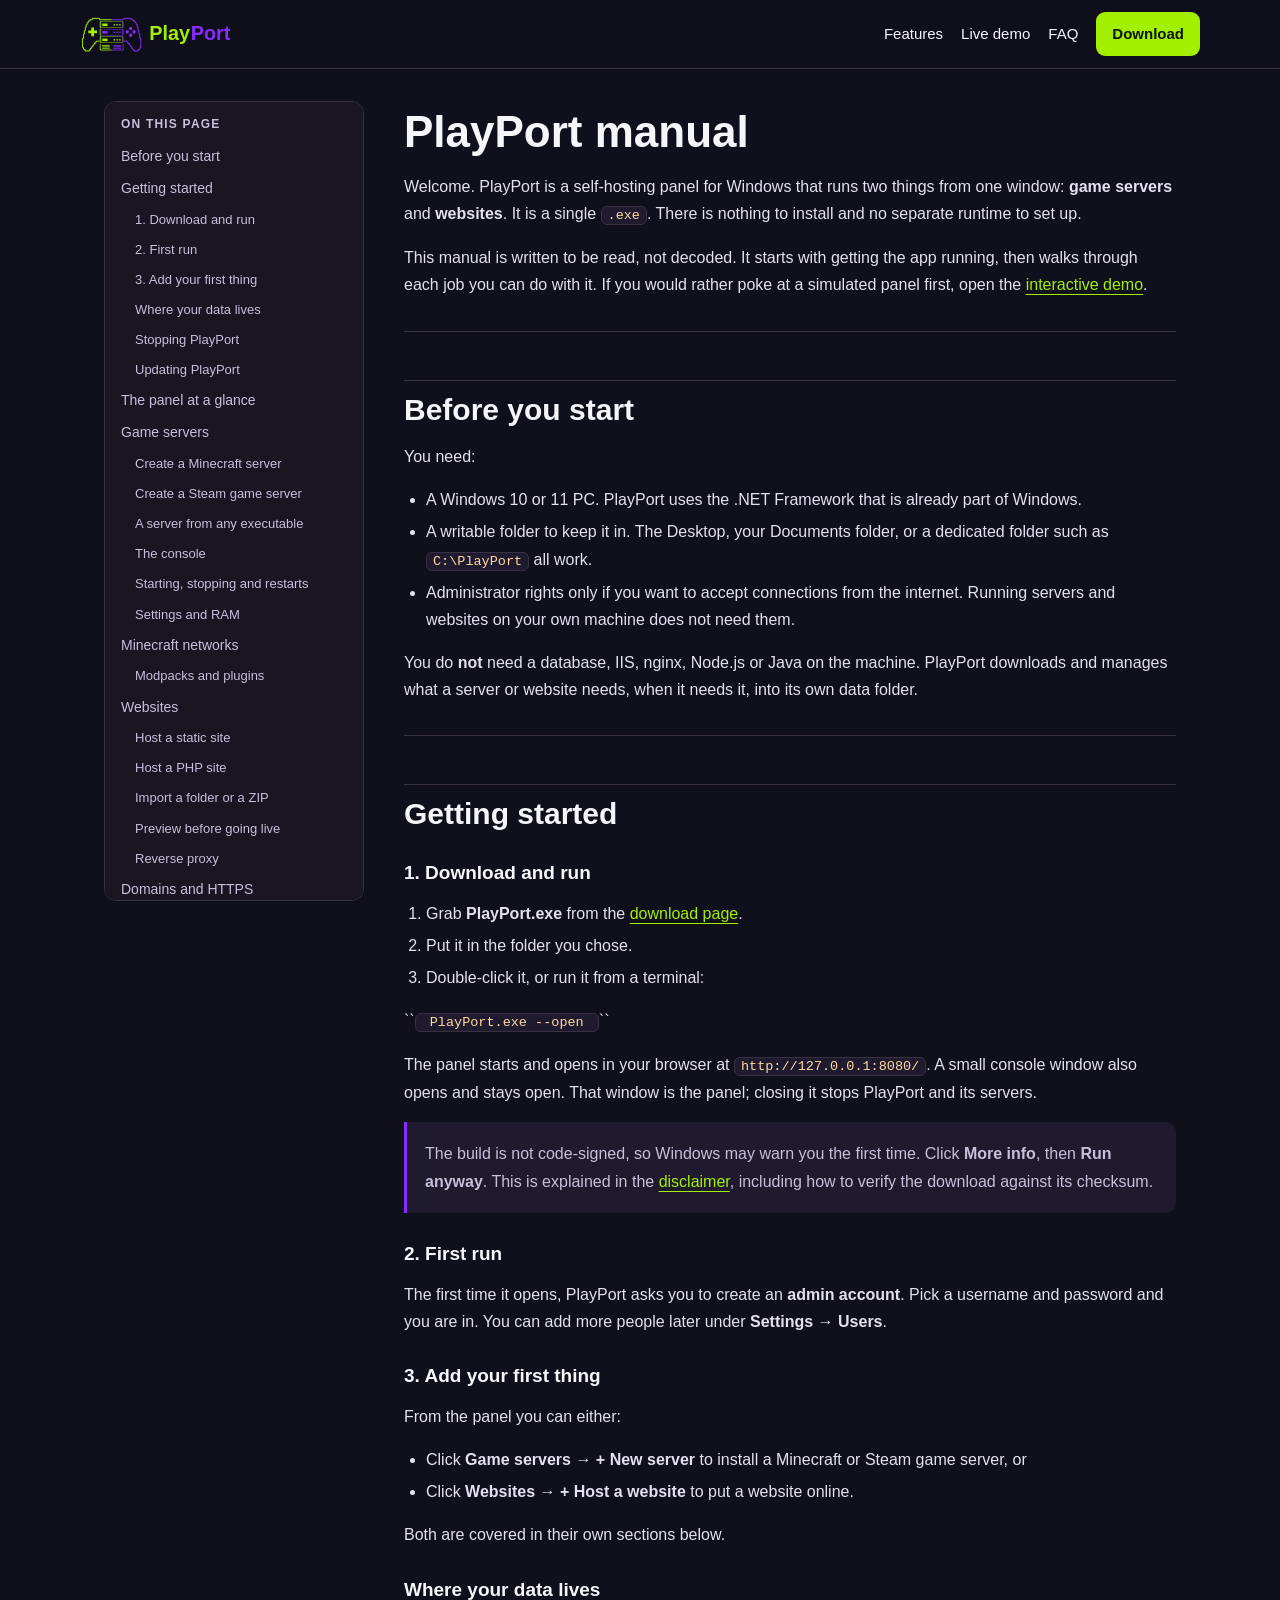
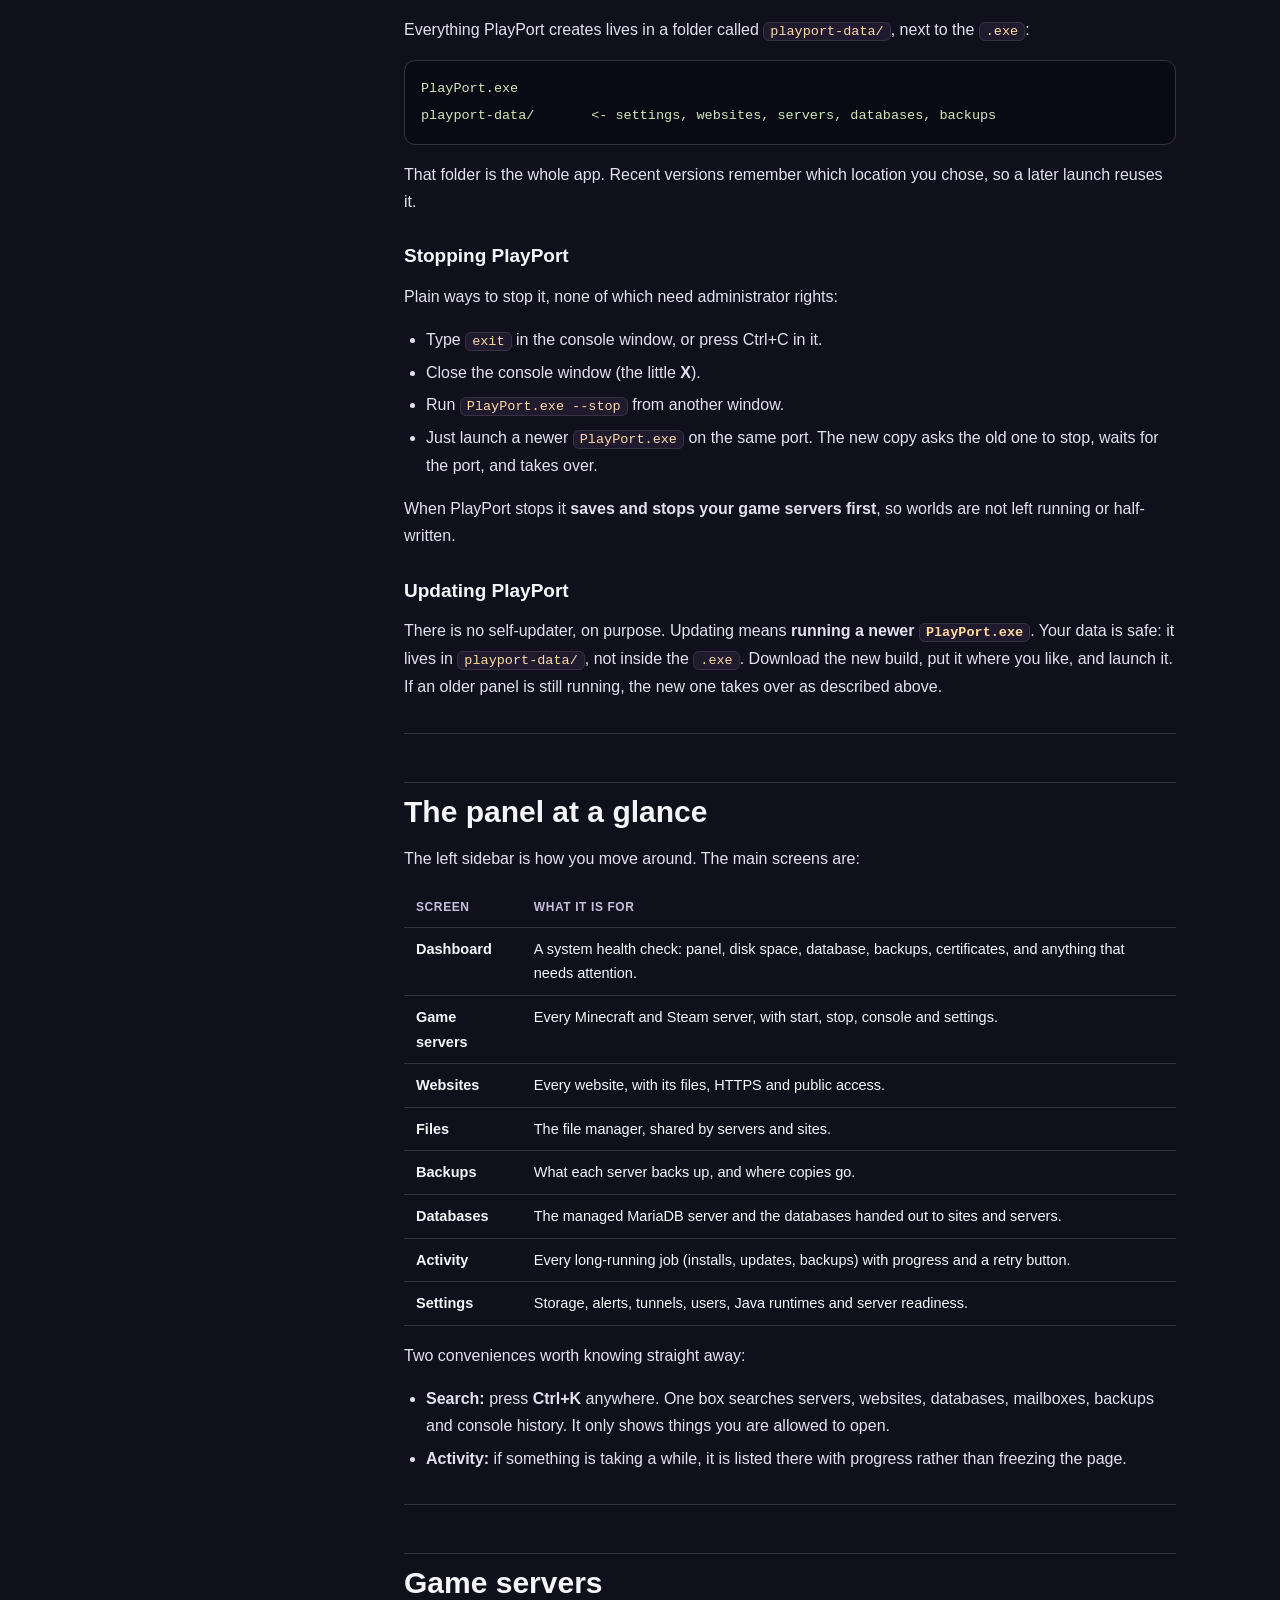
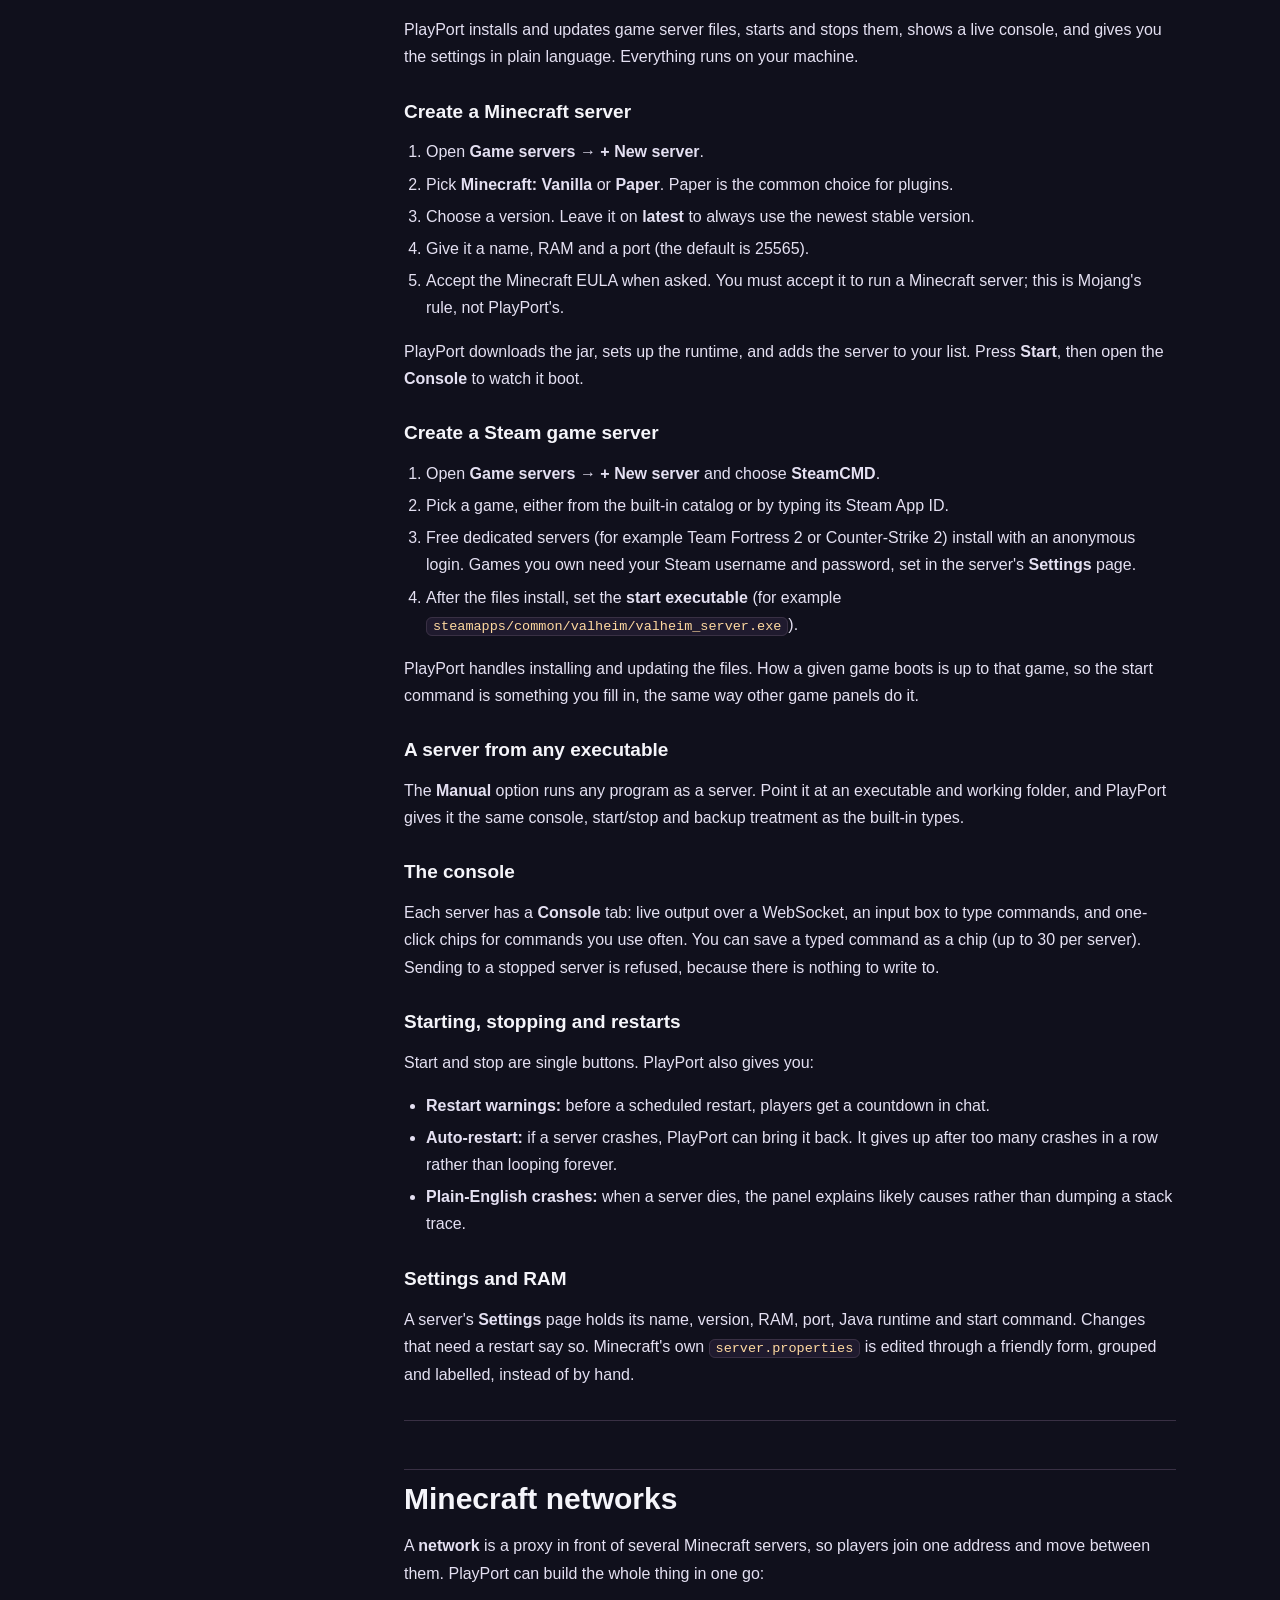
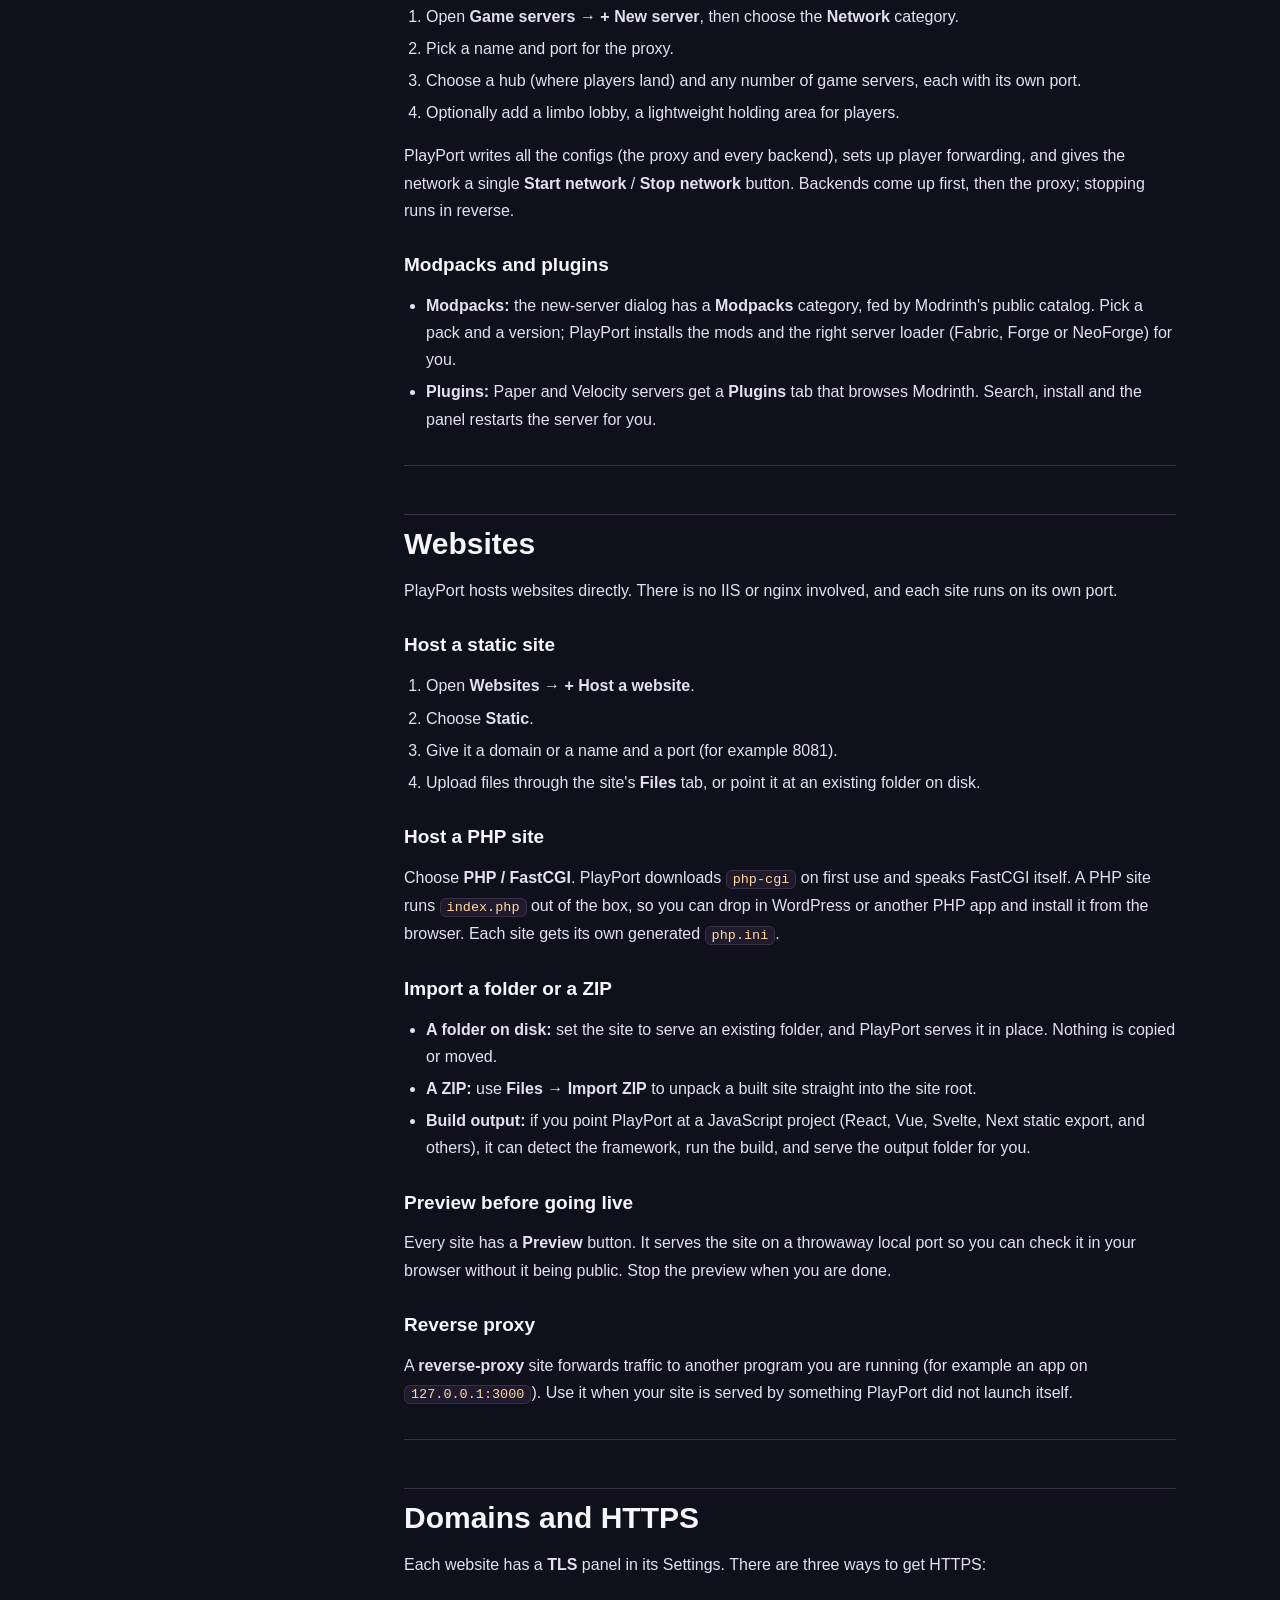
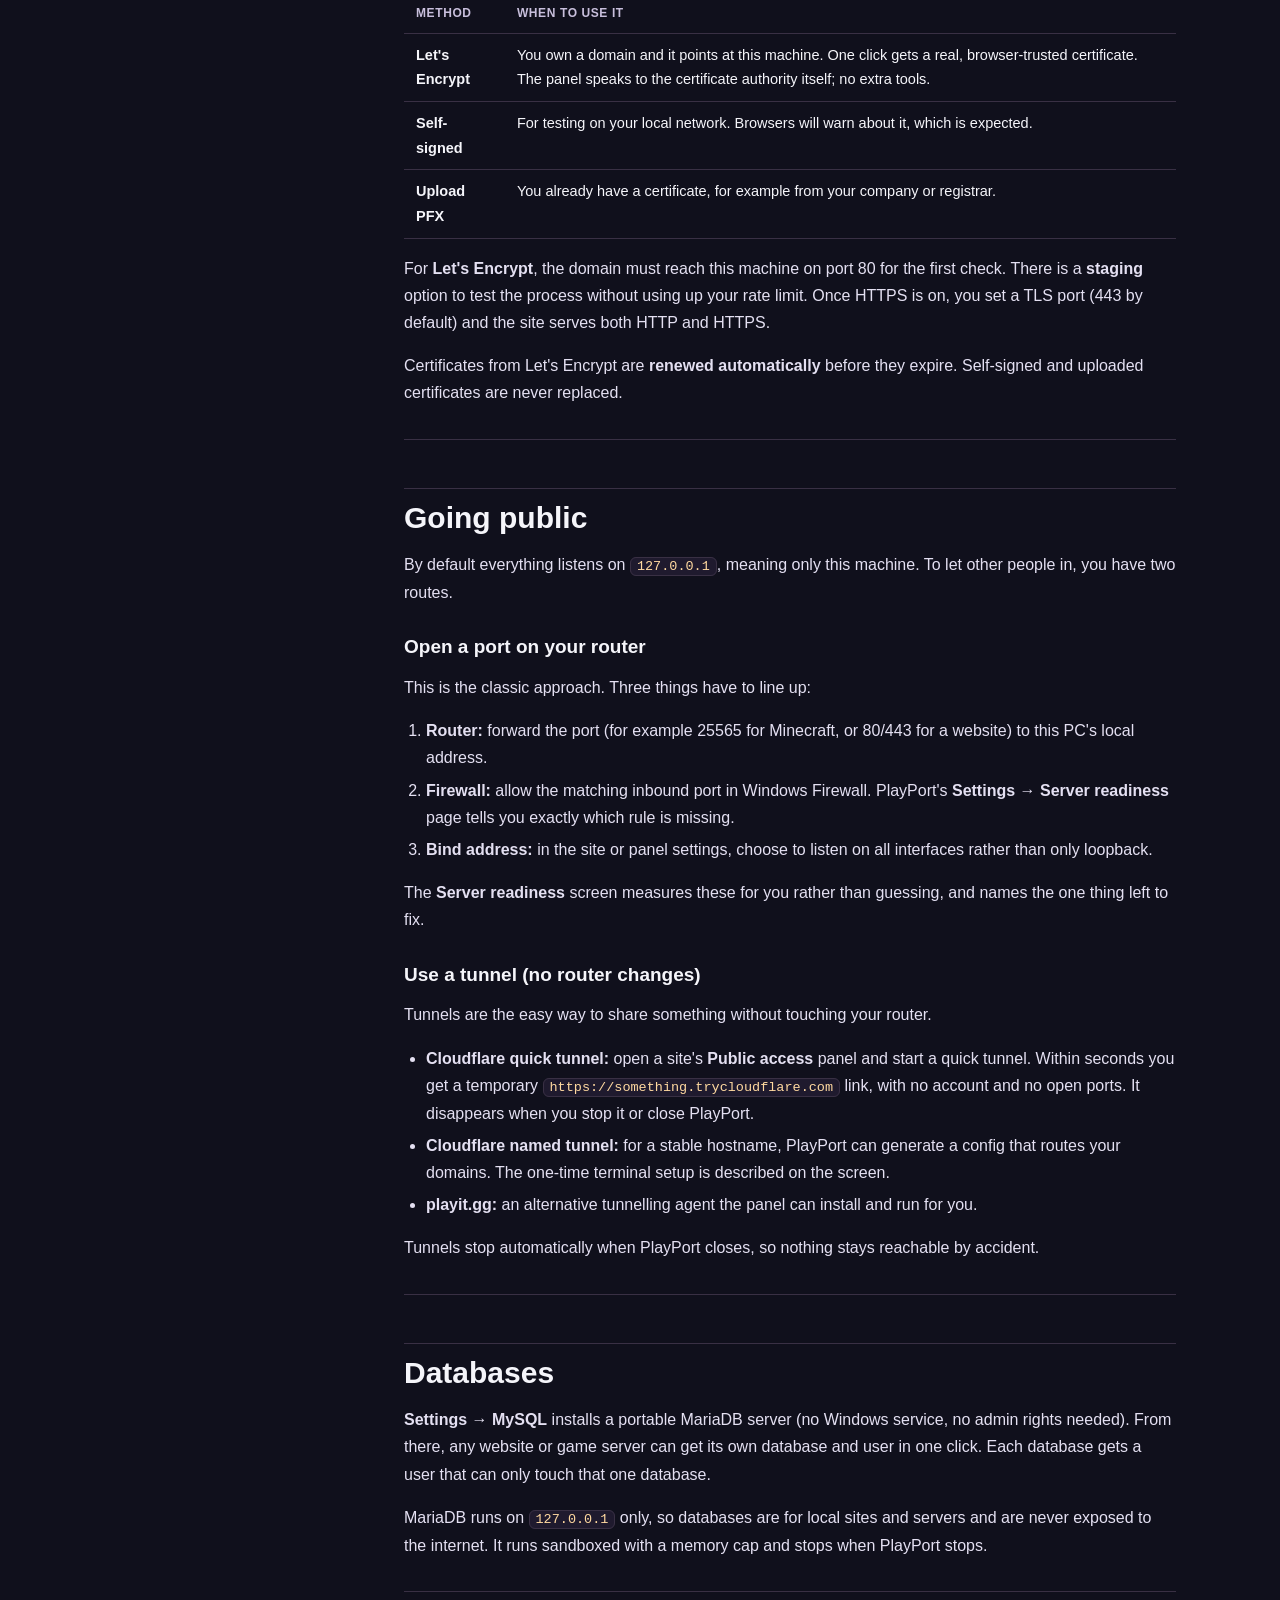
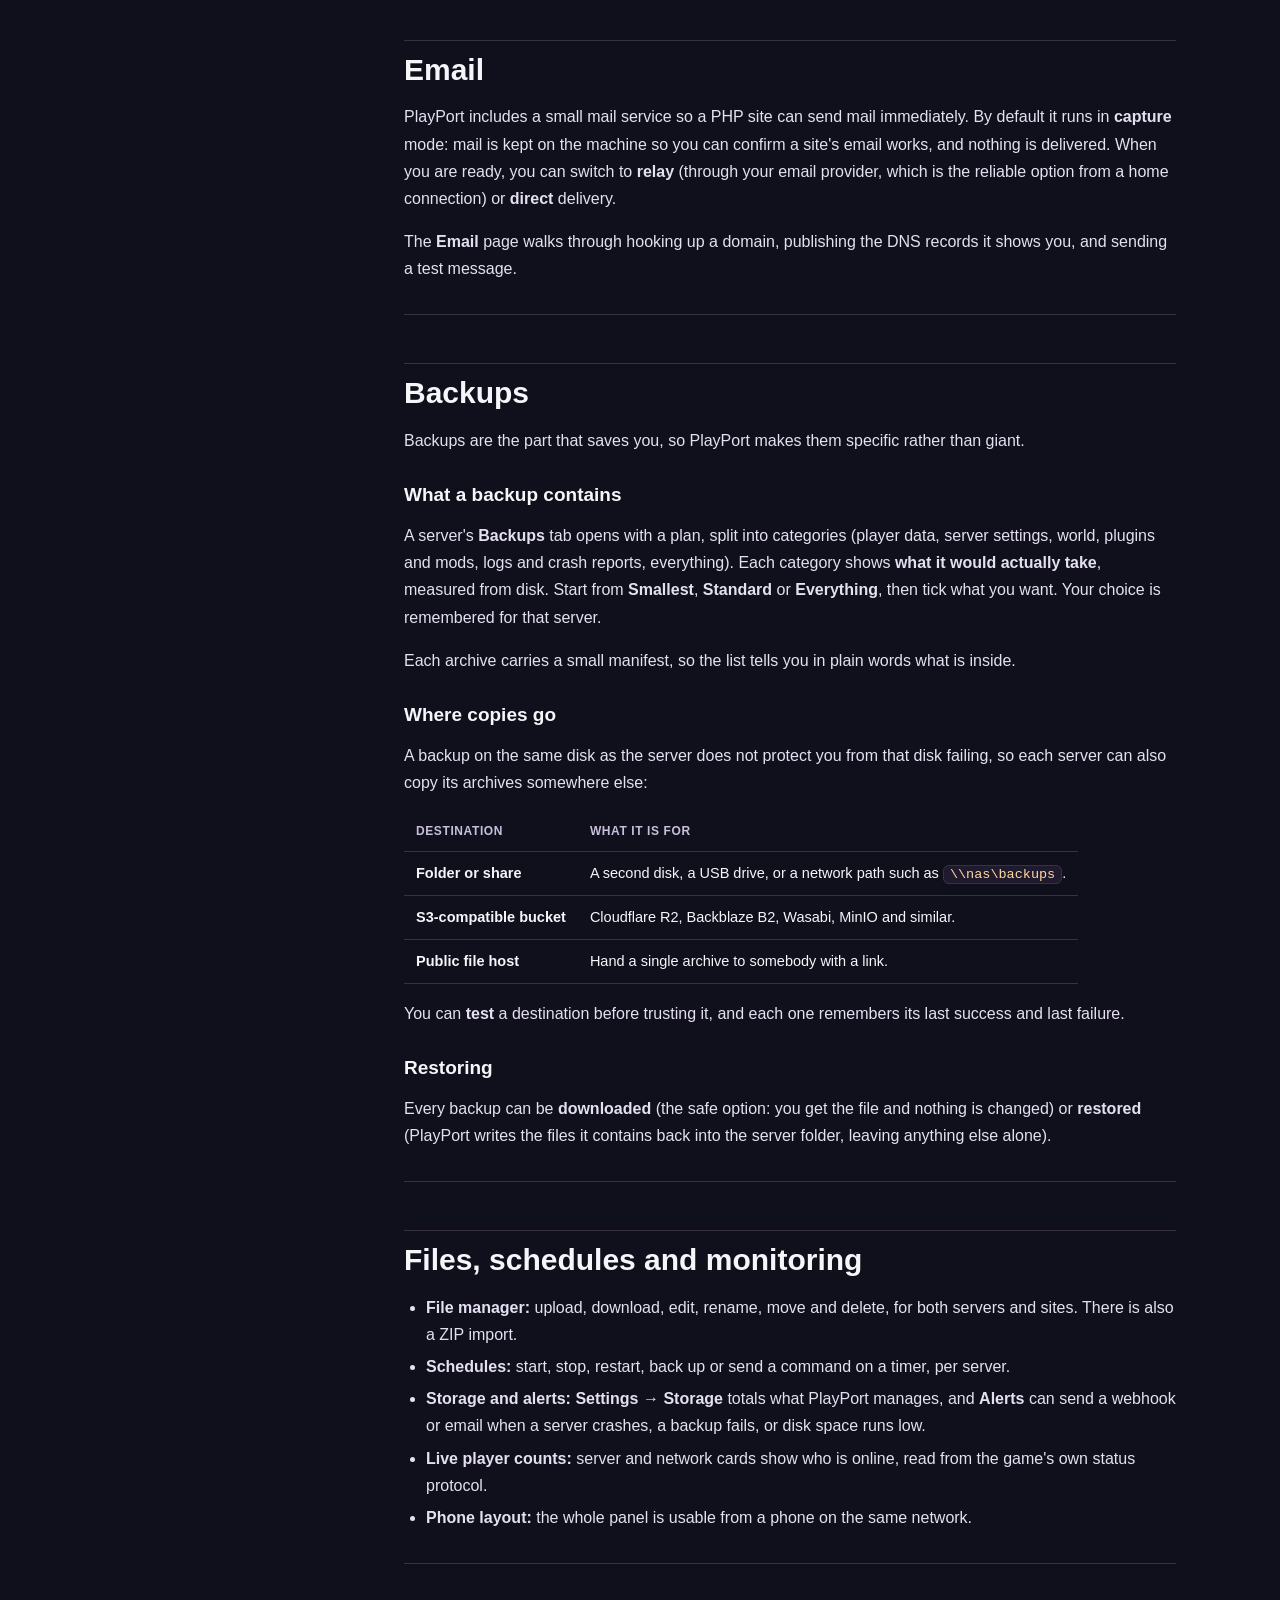
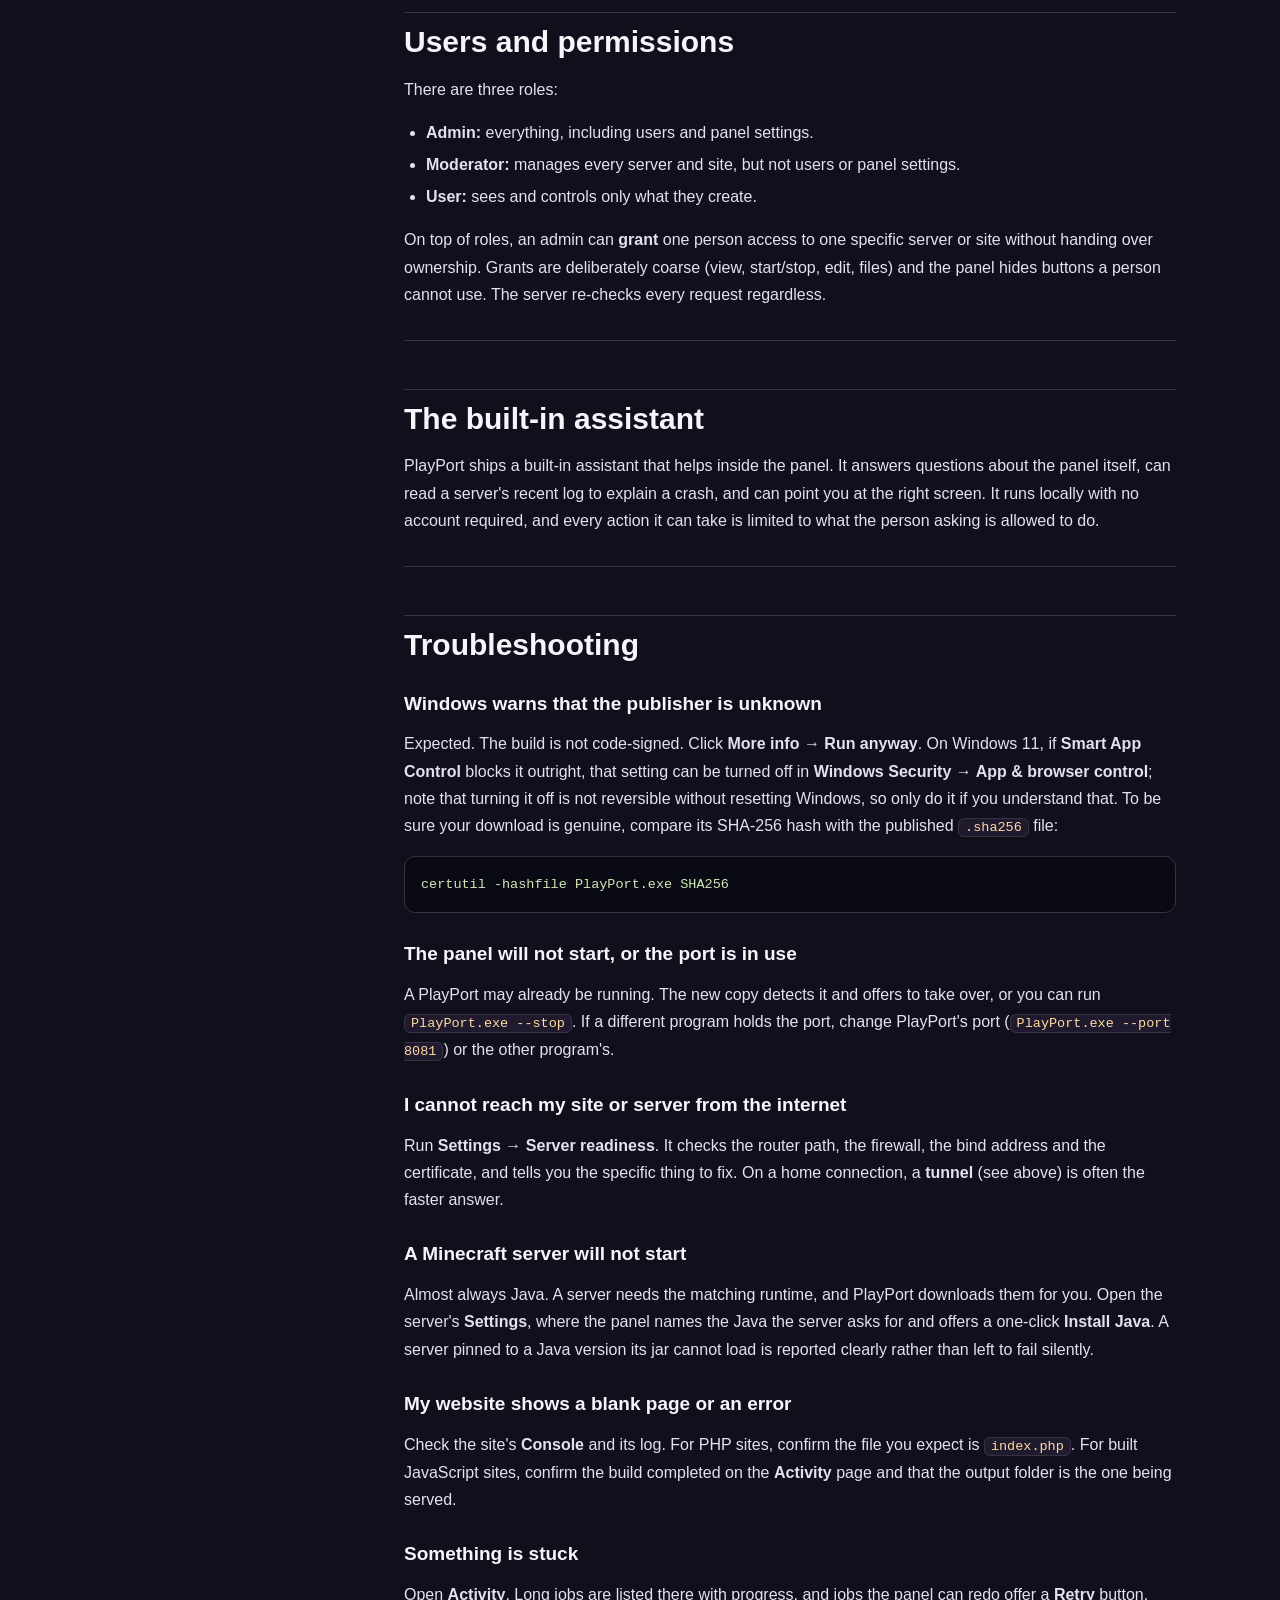
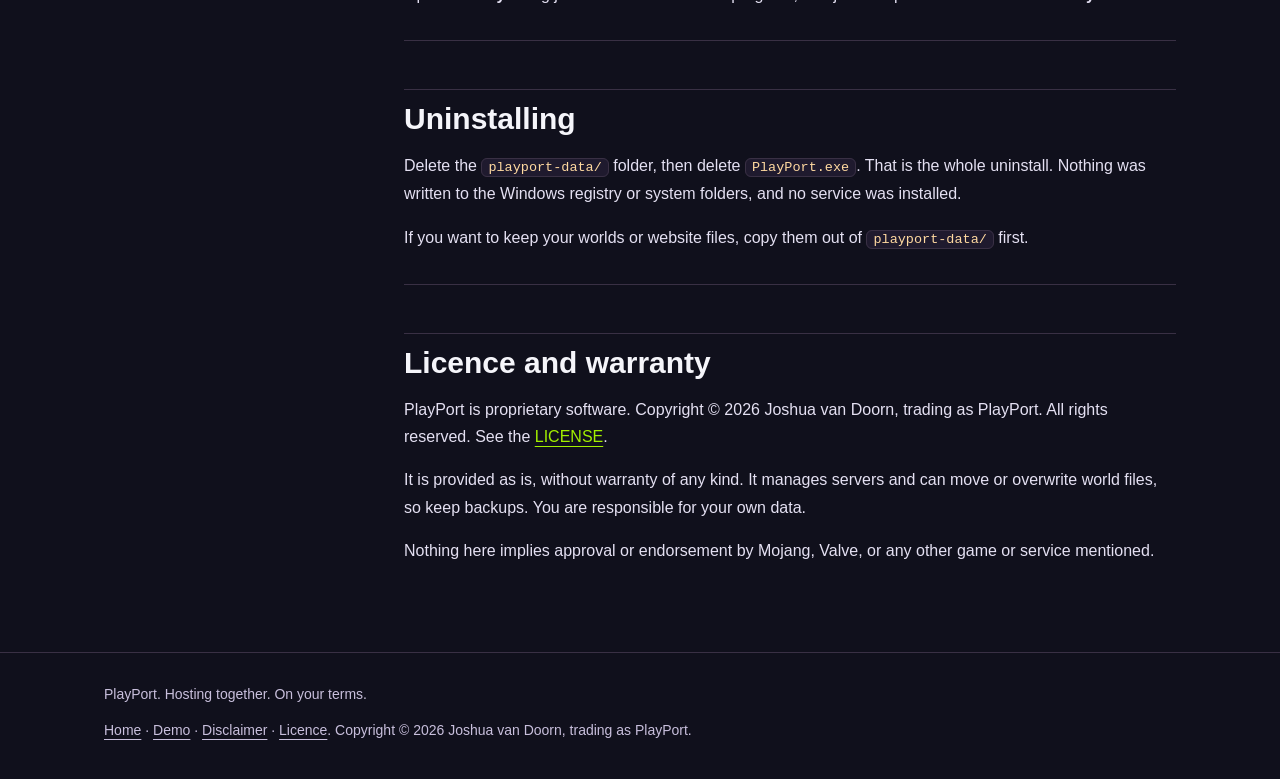
==== docs/index.html @ db8e8b23 "Rewrite the public site: readable manual, clickable demo, no em dashes The published build kept a wa" ====
<!doctype html>
<html lang="en">
<head>
<meta charset="utf-8">
<meta name="viewport" content="width=device-width, initial-scale=1">
<title>PlayPort manual</title>
<meta name="description" content="The PlayPort manual: install it, run game servers, host websites, add HTTPS and back everything up, in plain language.">
<link rel="icon" type="image/svg+xml" href="../assets/favicon.svg">
<link rel="stylesheet" href="../assets/site.css">
</head>
<body>

<header class="site">
  <div class="wrap nav">
    <a class="brand" href="../index.html"><img src="../assets/wordmark-transparent.svg" alt="PlayPort"></a>
    <nav class="links">
      <a class="link" href="../index.html#features">Features</a>
      <a class="link" href="../demo.html">Live demo</a>
      <a class="link" href="../index.html#faq">FAQ</a>
      <a class="dl-btn" href="../download/PlayPort.exe" download>Download</a>
    </nav>
  </div>
</header>

<main class="wrap" style="padding-top:32px">
  <div class="docs-layout">
    <nav class="docs-toc">
      <h4>On this page</h4>
      <a class="" href="#before-you-start">Before you start</a>
        <a class="" href="#getting-started">Getting started</a>
        <a class="sub" href="#1-download-and-run">1. Download and run</a>
        <a class="sub" href="#2-first-run">2. First run</a>
        <a class="sub" href="#3-add-your-first-thing">3. Add your first thing</a>
        <a class="sub" href="#where-your-data-lives">Where your data lives</a>
        <a class="sub" href="#stopping-playport">Stopping PlayPort</a>
        <a class="sub" href="#updating-playport">Updating PlayPort</a>
        <a class="" href="#the-panel-at-a-glance">The panel at a glance</a>
        <a class="" href="#game-servers">Game servers</a>
        <a class="sub" href="#create-a-minecraft-server">Create a Minecraft server</a>
        <a class="sub" href="#create-a-steam-game-server">Create a Steam game server</a>
        <a class="sub" href="#a-server-from-any-executable">A server from any executable</a>
        <a class="sub" href="#the-console">The console</a>
        <a class="sub" href="#starting-stopping-and-restarts">Starting, stopping and restarts</a>
        <a class="sub" href="#settings-and-ram">Settings and RAM</a>
        <a class="" href="#minecraft-networks">Minecraft networks</a>
        <a class="sub" href="#modpacks-and-plugins">Modpacks and plugins</a>
        <a class="" href="#websites">Websites</a>
        <a class="sub" href="#host-a-static-site">Host a static site</a>
        <a class="sub" href="#host-a-php-site">Host a PHP site</a>
        <a class="sub" href="#import-a-folder-or-a-zip">Import a folder or a ZIP</a>
        <a class="sub" href="#preview-before-going-live">Preview before going live</a>
        <a class="sub" href="#reverse-proxy">Reverse proxy</a>
        <a class="" href="#domains-and-https">Domains and HTTPS</a>
        <a class="" href="#going-public">Going public</a>
        <a class="sub" href="#open-a-port-on-your-router">Open a port on your router</a>
        <a class="sub" href="#use-a-tunnel-no-router-changes">Use a tunnel (no router changes)</a>
        <a class="" href="#databases">Databases</a>
        <a class="" href="#email">Email</a>
        <a class="" href="#backups">Backups</a>
        <a class="sub" href="#what-a-backup-contains">What a backup contains</a>
        <a class="sub" href="#where-copies-go">Where copies go</a>
        <a class="sub" href="#restoring">Restoring</a>
        <a class="" href="#files-schedules-and-monitoring">Files, schedules and monitoring</a>
        <a class="" href="#users-and-permissions">Users and permissions</a>
        <a class="" href="#the-built-in-assistant">The built-in assistant</a>
        <a class="" href="#troubleshooting">Troubleshooting</a>
        <a class="sub" href="#windows-warns-that-the-publisher-is-unknown">Windows warns that the publisher is unknown</a>
        <a class="sub" href="#the-panel-will-not-start-or-the-port-is-in-use">The panel will not start, or the port is in use</a>
        <a class="sub" href="#i-cannot-reach-my-site-or-server-from-the-internet">I cannot reach my site or server from the internet</a>
        <a class="sub" href="#a-minecraft-server-will-not-start">A Minecraft server will not start</a>
        <a class="sub" href="#my-website-shows-a-blank-page-or-an-error">My website shows a blank page or an error</a>
        <a class="sub" href="#something-is-stuck">Something is stuck</a>
        <a class="" href="#uninstalling">Uninstalling</a>
        <a class="" href="#licence-and-warranty">Licence and warranty</a>
    </nav>
    <article class="docs-body">
<h1 id="playport-manual">PlayPort manual</h1>
<p>Welcome. PlayPort is a self-hosting panel for Windows that runs two things from one window: <strong>game servers</strong> and <strong>websites</strong>. It is a single <code>.exe</code>. There is nothing to install and no separate runtime to set up.</p>
<p>This manual is written to be read, not decoded. It starts with getting the app running, then walks through each job you can do with it. If you would rather poke at a simulated panel first, open the <a href="../demo.html">interactive demo</a>.</p>
<hr>
<h2 id="before-you-start">Before you start <a class="anchor" href="#before-you-start" aria-label="link to this section">#</a></h2>
<p>You need:</p>
<ul><li>A Windows 10 or 11 PC. PlayPort uses the .NET Framework that is already part of Windows.</li><li>A writable folder to keep it in. The Desktop, your Documents folder, or a dedicated folder such as <code>C:\PlayPort</code> all work.</li><li>Administrator rights only if you want to accept connections from the internet. Running servers and websites on your own machine does not need them.</li></ul>
<p>You do <strong>not</strong> need a database, IIS, nginx, Node.js or Java on the machine. PlayPort downloads and manages what a server or website needs, when it needs it, into its own data folder.</p>
<hr>
<h2 id="getting-started">Getting started <a class="anchor" href="#getting-started" aria-label="link to this section">#</a></h2>
<h3 id="1-download-and-run">1. Download and run <a class="anchor" href="#1-download-and-run" aria-label="link to this section">#</a></h3>
<ol><li>Grab <strong>PlayPort.exe</strong> from the <a href="../index.html#download">download page</a>.</li><li>Put it in the folder you chose.</li><li>Double-click it, or run it from a terminal:</li></ol>
<p>   ``<code>    PlayPort.exe --open    </code>``</p>
<p>The panel starts and opens in your browser at <code>http://127.0.0.1:8080/</code>. A small console window also opens and stays open. That window is the panel; closing it stops PlayPort and its servers.</p>
<blockquote><p>The build is not code-signed, so Windows may warn you the first time. Click <strong>More info</strong>, then <strong>Run anyway</strong>. This is explained in the <a href="../DISCLAIMER.md">disclaimer</a>, including how to verify the download against its checksum.</p></blockquote>
<h3 id="2-first-run">2. First run <a class="anchor" href="#2-first-run" aria-label="link to this section">#</a></h3>
<p>The first time it opens, PlayPort asks you to create an <strong>admin account</strong>. Pick a username and password and you are in. You can add more people later under <strong>Settings → Users</strong>.</p>
<h3 id="3-add-your-first-thing">3. Add your first thing <a class="anchor" href="#3-add-your-first-thing" aria-label="link to this section">#</a></h3>
<p>From the panel you can either:</p>
<ul><li>Click <strong>Game servers → + New server</strong> to install a Minecraft or Steam game server, or</li><li>Click <strong>Websites → + Host a website</strong> to put a website online.</li></ul>
<p>Both are covered in their own sections below.</p>
<h3 id="where-your-data-lives">Where your data lives <a class="anchor" href="#where-your-data-lives" aria-label="link to this section">#</a></h3>
<p>Everything PlayPort creates lives in a folder called <code>playport-data/</code>, next to the <code>.exe</code>:</p>
<pre><code>PlayPort.exe
playport-data/       &lt;- settings, websites, servers, databases, backups</code></pre>
<p>That folder is the whole app. Recent versions remember which location you chose, so a later launch reuses it.</p>
<h3 id="stopping-playport">Stopping PlayPort <a class="anchor" href="#stopping-playport" aria-label="link to this section">#</a></h3>
<p>Plain ways to stop it, none of which need administrator rights:</p>
<ul><li>Type <code>exit</code> in the console window, or press Ctrl+C in it.</li><li>Close the console window (the little <strong>X</strong>).</li><li>Run <code>PlayPort.exe --stop</code> from another window.</li><li>Just launch a newer <code>PlayPort.exe</code> on the same port. The new copy asks the old one to stop, waits for the port, and takes over.</li></ul>
<p>When PlayPort stops it <strong>saves and stops your game servers first</strong>, so worlds are not left running or half-written.</p>
<h3 id="updating-playport">Updating PlayPort <a class="anchor" href="#updating-playport" aria-label="link to this section">#</a></h3>
<p>There is no self-updater, on purpose. Updating means <strong>running a newer <code>PlayPort.exe</code></strong>. Your data is safe: it lives in <code>playport-data/</code>, not inside the <code>.exe</code>. Download the new build, put it where you like, and launch it. If an older panel is still running, the new one takes over as described above.</p>
<hr>
<h2 id="the-panel-at-a-glance">The panel at a glance <a class="anchor" href="#the-panel-at-a-glance" aria-label="link to this section">#</a></h2>
<p>The left sidebar is how you move around. The main screens are:</p>
<table><thead><tr><th>Screen</th><th>What it is for</th></tr></thead><tbody><tr><td><strong>Dashboard</strong></td><td>A system health check: panel, disk space, database, backups, certificates, and anything that needs attention.</td></tr><tr><td><strong>Game servers</strong></td><td>Every Minecraft and Steam server, with start, stop, console and settings.</td></tr><tr><td><strong>Websites</strong></td><td>Every website, with its files, HTTPS and public access.</td></tr><tr><td><strong>Files</strong></td><td>The file manager, shared by servers and sites.</td></tr><tr><td><strong>Backups</strong></td><td>What each server backs up, and where copies go.</td></tr><tr><td><strong>Databases</strong></td><td>The managed MariaDB server and the databases handed out to sites and servers.</td></tr><tr><td><strong>Activity</strong></td><td>Every long-running job (installs, updates, backups) with progress and a retry button.</td></tr><tr><td><strong>Settings</strong></td><td>Storage, alerts, tunnels, users, Java runtimes and server readiness.</td></tr></tbody></table>
<p>Two conveniences worth knowing straight away:</p>
<ul><li><strong>Search:</strong> press <strong>Ctrl+K</strong> anywhere. One box searches servers, websites, databases, mailboxes, backups and console history. It only shows things you are allowed to open.</li><li><strong>Activity:</strong> if something is taking a while, it is listed there with progress rather than freezing the page.</li></ul>
<hr>
<h2 id="game-servers">Game servers <a class="anchor" href="#game-servers" aria-label="link to this section">#</a></h2>
<p>PlayPort installs and updates game server files, starts and stops them, shows a live console, and gives you the settings in plain language. Everything runs on your machine.</p>
<h3 id="create-a-minecraft-server">Create a Minecraft server <a class="anchor" href="#create-a-minecraft-server" aria-label="link to this section">#</a></h3>
<ol><li>Open <strong>Game servers → + New server</strong>.</li><li>Pick <strong>Minecraft: Vanilla</strong> or <strong>Paper</strong>. Paper is the common choice for plugins.</li><li>Choose a version. Leave it on <strong>latest</strong> to always use the newest stable version.</li><li>Give it a name, RAM and a port (the default is 25565).</li><li>Accept the Minecraft EULA when asked. You must accept it to run a Minecraft server; this is Mojang's rule, not PlayPort's.</li></ol>
<p>PlayPort downloads the jar, sets up the runtime, and adds the server to your list. Press <strong>Start</strong>, then open the <strong>Console</strong> to watch it boot.</p>
<h3 id="create-a-steam-game-server">Create a Steam game server <a class="anchor" href="#create-a-steam-game-server" aria-label="link to this section">#</a></h3>
<ol><li>Open <strong>Game servers → + New server</strong> and choose <strong>SteamCMD</strong>.</li><li>Pick a game, either from the built-in catalog or by typing its Steam App ID.</li><li>Free dedicated servers (for example Team Fortress 2 or Counter-Strike 2) install with an anonymous login. Games you own need your Steam username and password, set in the server's <strong>Settings</strong> page.</li><li>After the files install, set the <strong>start executable</strong> (for example <code>steamapps/common/valheim/valheim_server.exe</code>).</li></ol>
<p>PlayPort handles installing and updating the files. How a given game boots is up to that game, so the start command is something you fill in, the same way other game panels do it.</p>
<h3 id="a-server-from-any-executable">A server from any executable <a class="anchor" href="#a-server-from-any-executable" aria-label="link to this section">#</a></h3>
<p>The <strong>Manual</strong> option runs any program as a server. Point it at an executable and working folder, and PlayPort gives it the same console, start/stop and backup treatment as the built-in types.</p>
<h3 id="the-console">The console <a class="anchor" href="#the-console" aria-label="link to this section">#</a></h3>
<p>Each server has a <strong>Console</strong> tab: live output over a WebSocket, an input box to type commands, and one-click chips for commands you use often. You can save a typed command as a chip (up to 30 per server). Sending to a stopped server is refused, because there is nothing to write to.</p>
<h3 id="starting-stopping-and-restarts">Starting, stopping and restarts <a class="anchor" href="#starting-stopping-and-restarts" aria-label="link to this section">#</a></h3>
<p>Start and stop are single buttons. PlayPort also gives you:</p>
<ul><li><strong>Restart warnings:</strong> before a scheduled restart, players get a countdown in chat.</li><li><strong>Auto-restart:</strong> if a server crashes, PlayPort can bring it back. It gives up after too many crashes in a row rather than looping forever.</li><li><strong>Plain-English crashes:</strong> when a server dies, the panel explains likely causes rather than dumping a stack trace.</li></ul>
<h3 id="settings-and-ram">Settings and RAM <a class="anchor" href="#settings-and-ram" aria-label="link to this section">#</a></h3>
<p>A server's <strong>Settings</strong> page holds its name, version, RAM, port, Java runtime and start command. Changes that need a restart say so. Minecraft's own <code>server.properties</code> is edited through a friendly form, grouped and labelled, instead of by hand.</p>
<hr>
<h2 id="minecraft-networks">Minecraft networks <a class="anchor" href="#minecraft-networks" aria-label="link to this section">#</a></h2>
<p>A <strong>network</strong> is a proxy in front of several Minecraft servers, so players join one address and move between them. PlayPort can build the whole thing in one go:</p>
<ol><li>Open <strong>Game servers → + New server</strong>, then choose the <strong>Network</strong> category.</li><li>Pick a name and port for the proxy.</li><li>Choose a hub (where players land) and any number of game servers, each with its own port.</li><li>Optionally add a limbo lobby, a lightweight holding area for players.</li></ol>
<p>PlayPort writes all the configs (the proxy and every backend), sets up player forwarding, and gives the network a single <strong>Start network</strong> / <strong>Stop network</strong> button. Backends come up first, then the proxy; stopping runs in reverse.</p>
<h3 id="modpacks-and-plugins">Modpacks and plugins <a class="anchor" href="#modpacks-and-plugins" aria-label="link to this section">#</a></h3>
<ul><li><strong>Modpacks:</strong> the new-server dialog has a <strong>Modpacks</strong> category, fed by Modrinth's public catalog. Pick a pack and a version; PlayPort installs the mods and the right server loader (Fabric, Forge or NeoForge) for you.</li><li><strong>Plugins:</strong> Paper and Velocity servers get a <strong>Plugins</strong> tab that browses Modrinth. Search, install and the panel restarts the server for you.</li></ul>
<hr>
<h2 id="websites">Websites <a class="anchor" href="#websites" aria-label="link to this section">#</a></h2>
<p>PlayPort hosts websites directly. There is no IIS or nginx involved, and each site runs on its own port.</p>
<h3 id="host-a-static-site">Host a static site <a class="anchor" href="#host-a-static-site" aria-label="link to this section">#</a></h3>
<ol><li>Open <strong>Websites → + Host a website</strong>.</li><li>Choose <strong>Static</strong>.</li><li>Give it a domain or a name and a port (for example 8081).</li><li>Upload files through the site's <strong>Files</strong> tab, or point it at an existing folder on disk.</li></ol>
<h3 id="host-a-php-site">Host a PHP site <a class="anchor" href="#host-a-php-site" aria-label="link to this section">#</a></h3>
<p>Choose <strong>PHP / FastCGI</strong>. PlayPort downloads <code>php-cgi</code> on first use and speaks FastCGI itself. A PHP site runs <code>index.php</code> out of the box, so you can drop in WordPress or another PHP app and install it from the browser. Each site gets its own generated <code>php.ini</code>.</p>
<h3 id="import-a-folder-or-a-zip">Import a folder or a ZIP <a class="anchor" href="#import-a-folder-or-a-zip" aria-label="link to this section">#</a></h3>
<ul><li><strong>A folder on disk:</strong> set the site to serve an existing folder, and PlayPort serves it in place. Nothing is copied or moved.</li><li><strong>A ZIP:</strong> use <strong>Files → Import ZIP</strong> to unpack a built site straight into the site root.</li><li><strong>Build output:</strong> if you point PlayPort at a JavaScript project (React, Vue, Svelte, Next static export, and others), it can detect the framework, run the build, and serve the output folder for you.</li></ul>
<h3 id="preview-before-going-live">Preview before going live <a class="anchor" href="#preview-before-going-live" aria-label="link to this section">#</a></h3>
<p>Every site has a <strong>Preview</strong> button. It serves the site on a throwaway local port so you can check it in your browser without it being public. Stop the preview when you are done.</p>
<h3 id="reverse-proxy">Reverse proxy <a class="anchor" href="#reverse-proxy" aria-label="link to this section">#</a></h3>
<p>A <strong>reverse-proxy</strong> site forwards traffic to another program you are running (for example an app on <code>127.0.0.1:3000</code>). Use it when your site is served by something PlayPort did not launch itself.</p>
<hr>
<h2 id="domains-and-https">Domains and HTTPS <a class="anchor" href="#domains-and-https" aria-label="link to this section">#</a></h2>
<p>Each website has a <strong>TLS</strong> panel in its Settings. There are three ways to get HTTPS:</p>
<table><thead><tr><th>Method</th><th>When to use it</th></tr></thead><tbody><tr><td><strong>Let's Encrypt</strong></td><td>You own a domain and it points at this machine. One click gets a real, browser-trusted certificate. The panel speaks to the certificate authority itself; no extra tools.</td></tr><tr><td><strong>Self-signed</strong></td><td>For testing on your local network. Browsers will warn about it, which is expected.</td></tr><tr><td><strong>Upload PFX</strong></td><td>You already have a certificate, for example from your company or registrar.</td></tr></tbody></table>
<p>For <strong>Let's Encrypt</strong>, the domain must reach this machine on port 80 for the first check. There is a <strong>staging</strong> option to test the process without using up your rate limit. Once HTTPS is on, you set a TLS port (443 by default) and the site serves both HTTP and HTTPS.</p>
<p>Certificates from Let's Encrypt are <strong>renewed automatically</strong> before they expire. Self-signed and uploaded certificates are never replaced.</p>
<hr>
<h2 id="going-public">Going public <a class="anchor" href="#going-public" aria-label="link to this section">#</a></h2>
<p>By default everything listens on <code>127.0.0.1</code>, meaning only this machine. To let other people in, you have two routes.</p>
<h3 id="open-a-port-on-your-router">Open a port on your router <a class="anchor" href="#open-a-port-on-your-router" aria-label="link to this section">#</a></h3>
<p>This is the classic approach. Three things have to line up:</p>
<ol><li><strong>Router:</strong> forward the port (for example 25565 for Minecraft, or 80/443 for a website) to this PC's local address.</li><li><strong>Firewall:</strong> allow the matching inbound port in Windows Firewall. PlayPort's <strong>Settings → Server readiness</strong> page tells you exactly which rule is missing.</li><li><strong>Bind address:</strong> in the site or panel settings, choose to listen on all interfaces rather than only loopback.</li></ol>
<p>The <strong>Server readiness</strong> screen measures these for you rather than guessing, and names the one thing left to fix.</p>
<h3 id="use-a-tunnel-no-router-changes">Use a tunnel (no router changes) <a class="anchor" href="#use-a-tunnel-no-router-changes" aria-label="link to this section">#</a></h3>
<p>Tunnels are the easy way to share something without touching your router.</p>
<ul><li><strong>Cloudflare quick tunnel:</strong> open a site's <strong>Public access</strong> panel and start a quick tunnel. Within seconds you get a temporary <code>https://something.trycloudflare.com</code> link, with no account and no open ports. It disappears when you stop it or close PlayPort.</li><li><strong>Cloudflare named tunnel:</strong> for a stable hostname, PlayPort can generate a config that routes your domains. The one-time terminal setup is described on the screen.</li><li><strong>playit.gg:</strong> an alternative tunnelling agent the panel can install and run for you.</li></ul>
<p>Tunnels stop automatically when PlayPort closes, so nothing stays reachable by accident.</p>
<hr>
<h2 id="databases">Databases <a class="anchor" href="#databases" aria-label="link to this section">#</a></h2>
<p><strong>Settings → MySQL</strong> installs a portable MariaDB server (no Windows service, no admin rights needed). From there, any website or game server can get its own database and user in one click. Each database gets a user that can only touch that one database.</p>
<p>MariaDB runs on <code>127.0.0.1</code> only, so databases are for local sites and servers and are never exposed to the internet. It runs sandboxed with a memory cap and stops when PlayPort stops.</p>
<hr>
<h2 id="email">Email <a class="anchor" href="#email" aria-label="link to this section">#</a></h2>
<p>PlayPort includes a small mail service so a PHP site can send mail immediately. By default it runs in <strong>capture</strong> mode: mail is kept on the machine so you can confirm a site's email works, and nothing is delivered. When you are ready, you can switch to <strong>relay</strong> (through your email provider, which is the reliable option from a home connection) or <strong>direct</strong> delivery.</p>
<p>The <strong>Email</strong> page walks through hooking up a domain, publishing the DNS records it shows you, and sending a test message.</p>
<hr>
<h2 id="backups">Backups <a class="anchor" href="#backups" aria-label="link to this section">#</a></h2>
<p>Backups are the part that saves you, so PlayPort makes them specific rather than giant.</p>
<h3 id="what-a-backup-contains">What a backup contains <a class="anchor" href="#what-a-backup-contains" aria-label="link to this section">#</a></h3>
<p>A server's <strong>Backups</strong> tab opens with a plan, split into categories (player data, server settings, world, plugins and mods, logs and crash reports, everything). Each category shows <strong>what it would actually take</strong>, measured from disk. Start from <strong>Smallest</strong>, <strong>Standard</strong> or <strong>Everything</strong>, then tick what you want. Your choice is remembered for that server.</p>
<p>Each archive carries a small manifest, so the list tells you in plain words what is inside.</p>
<h3 id="where-copies-go">Where copies go <a class="anchor" href="#where-copies-go" aria-label="link to this section">#</a></h3>
<p>A backup on the same disk as the server does not protect you from that disk failing, so each server can also copy its archives somewhere else:</p>
<table><thead><tr><th>Destination</th><th>What it is for</th></tr></thead><tbody><tr><td><strong>Folder or share</strong></td><td>A second disk, a USB drive, or a network path such as <code>\\nas\backups</code>.</td></tr><tr><td><strong>S3-compatible bucket</strong></td><td>Cloudflare R2, Backblaze B2, Wasabi, MinIO and similar.</td></tr><tr><td><strong>Public file host</strong></td><td>Hand a single archive to somebody with a link.</td></tr></tbody></table>
<p>You can <strong>test</strong> a destination before trusting it, and each one remembers its last success and last failure.</p>
<h3 id="restoring">Restoring <a class="anchor" href="#restoring" aria-label="link to this section">#</a></h3>
<p>Every backup can be <strong>downloaded</strong> (the safe option: you get the file and nothing is changed) or <strong>restored</strong> (PlayPort writes the files it contains back into the server folder, leaving anything else alone).</p>
<hr>
<h2 id="files-schedules-and-monitoring">Files, schedules and monitoring <a class="anchor" href="#files-schedules-and-monitoring" aria-label="link to this section">#</a></h2>
<ul><li><strong>File manager:</strong> upload, download, edit, rename, move and delete, for both servers and sites. There is also a ZIP import.</li><li><strong>Schedules:</strong> start, stop, restart, back up or send a command on a timer, per server.</li><li><strong>Storage and alerts:</strong> <strong>Settings → Storage</strong> totals what PlayPort manages, and <strong>Alerts</strong> can send a webhook or email when a server crashes, a backup fails, or disk space runs low.</li><li><strong>Live player counts:</strong> server and network cards show who is online, read from the game's own status protocol.</li><li><strong>Phone layout:</strong> the whole panel is usable from a phone on the same network.</li></ul>
<hr>
<h2 id="users-and-permissions">Users and permissions <a class="anchor" href="#users-and-permissions" aria-label="link to this section">#</a></h2>
<p>There are three roles:</p>
<ul><li><strong>Admin:</strong> everything, including users and panel settings.</li><li><strong>Moderator:</strong> manages every server and site, but not users or panel settings.</li><li><strong>User:</strong> sees and controls only what they create.</li></ul>
<p>On top of roles, an admin can <strong>grant</strong> one person access to one specific server or site without handing over ownership. Grants are deliberately coarse (view, start/stop, edit, files) and the panel hides buttons a person cannot use. The server re-checks every request regardless.</p>
<hr>
<h2 id="the-built-in-assistant">The built-in assistant <a class="anchor" href="#the-built-in-assistant" aria-label="link to this section">#</a></h2>
<p>PlayPort ships a built-in assistant that helps inside the panel. It answers questions about the panel itself, can read a server's recent log to explain a crash, and can point you at the right screen. It runs locally with no account required, and every action it can take is limited to what the person asking is allowed to do.</p>
<hr>
<h2 id="troubleshooting">Troubleshooting <a class="anchor" href="#troubleshooting" aria-label="link to this section">#</a></h2>
<h3 id="windows-warns-that-the-publisher-is-unknown">Windows warns that the publisher is unknown <a class="anchor" href="#windows-warns-that-the-publisher-is-unknown" aria-label="link to this section">#</a></h3>
<p>Expected. The build is not code-signed. Click <strong>More info → Run anyway</strong>. On Windows 11, if <strong>Smart App Control</strong> blocks it outright, that setting can be turned off in <strong>Windows Security → App &amp; browser control</strong>; note that turning it off is not reversible without resetting Windows, so only do it if you understand that. To be sure your download is genuine, compare its SHA-256 hash with the published <code>.sha256</code> file:</p>
<pre><code>certutil -hashfile PlayPort.exe SHA256</code></pre>
<h3 id="the-panel-will-not-start-or-the-port-is-in-use">The panel will not start, or the port is in use <a class="anchor" href="#the-panel-will-not-start-or-the-port-is-in-use" aria-label="link to this section">#</a></h3>
<p>A PlayPort may already be running. The new copy detects it and offers to take over, or you can run <code>PlayPort.exe --stop</code>. If a different program holds the port, change PlayPort's port (<code>PlayPort.exe --port 8081</code>) or the other program's.</p>
<h3 id="i-cannot-reach-my-site-or-server-from-the-internet">I cannot reach my site or server from the internet <a class="anchor" href="#i-cannot-reach-my-site-or-server-from-the-internet" aria-label="link to this section">#</a></h3>
<p>Run <strong>Settings → Server readiness</strong>. It checks the router path, the firewall, the bind address and the certificate, and tells you the specific thing to fix. On a home connection, a <strong>tunnel</strong> (see above) is often the faster answer.</p>
<h3 id="a-minecraft-server-will-not-start">A Minecraft server will not start <a class="anchor" href="#a-minecraft-server-will-not-start" aria-label="link to this section">#</a></h3>
<p>Almost always Java. A server needs the matching runtime, and PlayPort downloads them for you. Open the server's <strong>Settings</strong>, where the panel names the Java the server asks for and offers a one-click <strong>Install Java</strong>. A server pinned to a Java version its jar cannot load is reported clearly rather than left to fail silently.</p>
<h3 id="my-website-shows-a-blank-page-or-an-error">My website shows a blank page or an error <a class="anchor" href="#my-website-shows-a-blank-page-or-an-error" aria-label="link to this section">#</a></h3>
<p>Check the site's <strong>Console</strong> and its log. For PHP sites, confirm the file you expect is <code>index.php</code>. For built JavaScript sites, confirm the build completed on the <strong>Activity</strong> page and that the output folder is the one being served.</p>
<h3 id="something-is-stuck">Something is stuck <a class="anchor" href="#something-is-stuck" aria-label="link to this section">#</a></h3>
<p>Open <strong>Activity</strong>. Long jobs are listed there with progress, and jobs the panel can redo offer a <strong>Retry</strong> button.</p>
<hr>
<h2 id="uninstalling">Uninstalling <a class="anchor" href="#uninstalling" aria-label="link to this section">#</a></h2>
<p>Delete the <code>playport-data/</code> folder, then delete <code>PlayPort.exe</code>. That is the whole uninstall. Nothing was written to the Windows registry or system folders, and no service was installed.</p>
<p>If you want to keep your worlds or website files, copy them out of <code>playport-data/</code> first.</p>
<hr>
<h2 id="licence-and-warranty">Licence and warranty <a class="anchor" href="#licence-and-warranty" aria-label="link to this section">#</a></h2>
<p>PlayPort is proprietary software. Copyright © 2026 Joshua van Doorn, trading as PlayPort. All rights reserved. See the <a href="../LICENSE">LICENSE</a>.</p>
<p>It is provided as is, without warranty of any kind. It manages servers and can move or overwrite world files, so keep backups. You are responsible for your own data.</p>
<p>Nothing here implies approval or endorsement by Mojang, Valve, or any other game or service mentioned.</p>
    </article>
  </div>
</main>

<footer class="site">
  <div class="wrap">
    <p style="margin:0">PlayPort. Hosting together. On your terms.</p>
    <p style="margin:12px 0 0"><a href="../index.html">Home</a> &middot; <a href="../demo.html">Demo</a> &middot; <a href="../DISCLAIMER.md">Disclaimer</a> &middot; <a href="../LICENSE">Licence</a>. Copyright &copy; 2026 Joshua van Doorn, trading as PlayPort.</p>
  </div>
</footer>

</body>
</html>
---- assets/site.css ----
/* PlayPort public site styles.
   One stylesheet for the landing page, the interactive demo and the manual.
   No external fonts: Arial/Helvetica only. */
*,
*::before,
*::after { box-sizing: border-box; }

:root {
  --bg: #10101c;
  --panel: #191522;
  --panel-2: #1f1a2e;
  --line: #393044;
  --ink: #f5f5fa;
  --muted: #c8bfdc;
  --lime: #a2ef00;
  --violet: #872bff;
  --radius: 14px;
  --wrap: 1120px;
  --shadow: 0 18px 40px rgba(0, 0, 0, .45);
}

html { scroll-behavior: smooth; }

body {
  margin: 0;
  background: var(--bg);
  color: var(--ink);
  font: 16px/1.7 Arial, Helvetica, sans-serif;
  -webkit-font-smoothing: antialiased;
}

img { max-width: 100%; }
a { color: var(--lime); text-underline-offset: 4px; }
h1, h2, h3, h4 { line-height: 1.15; }

.wrap { max-width: var(--wrap); margin: 0 auto; padding: 0 24px; }
.narrow { max-width: 820px; }

/* ---------- Header / nav ---------- */
header.site {
  position: sticky; top: 0; z-index: 30;
  background: rgba(16, 16, 28, .9);
  backdrop-filter: blur(10px);
  border-bottom: 1px solid var(--line);
}
.nav { display: flex; align-items: center; gap: 18px; padding: 12px 0; }
.nav .brand { display: flex; align-items: center; }
.nav .brand img { height: 38px; display: block; }
.nav .links { display: flex; align-items: center; gap: 18px; margin-left: auto; flex-wrap: wrap; }
.nav a.link { color: var(--ink); text-decoration: none; font-size: 15px; }
.nav a.link:hover { color: var(--lime); }
.nav .dl-btn {
  background: var(--lime); color: #0d1305; font-weight: bold;
  padding: 9px 16px; border-radius: 9px; text-decoration: none; font-size: 15px;
}

/* ---------- Buttons ---------- */
.btn {
  display: inline-block; padding: 13px 22px; border-radius: 10px;
  text-decoration: none; font-weight: bold; border: 1px solid var(--lime);
  font-size: 16px; transition: transform .12s ease, background .12s ease;
}
.btn:hover { transform: translateY(-1px); }
.btn.primary { background: var(--lime); color: #0d1305; }
.btn.ghost { background: transparent; color: var(--lime); }
.btn.violet { background: var(--violet); border-color: var(--violet); color: #fff; }
.btn.small { padding: 9px 16px; font-size: 14px; }

/* ---------- Hero ---------- */
.hero { padding: 68px 0 24px; }
.hero .eyebrow {
  color: var(--lime); font-size: 12px; letter-spacing: .18em;
  font-weight: bold; text-transform: uppercase;
}
.hero h1 { font-size: clamp(40px, 7vw, 78px); margin: 14px 0 12px; }
.hero h1 span { color: var(--lime); }
.hero p.lead { color: var(--muted); max-width: 680px; font-size: 20px; }
.cta { display: flex; gap: 12px; flex-wrap: wrap; margin-top: 26px; }

/* ---------- Screens / figures ---------- */
.shot {
  margin: 40px 0; border: 1px solid var(--line); border-radius: var(--radius);
  overflow: hidden; background: var(--panel); box-shadow: var(--shadow);
}
.shot img { display: block; width: 100%; }
.shot figcaption { padding: 12px 18px; color: var(--muted); font-size: 14px; }

/* ---------- Sections ---------- */
section { scroll-margin-top: 80px; }
h2 { font-size: clamp(26px, 4vw, 40px); margin: 60px 0 8px; }
h2 + p.section-lead { color: var(--muted); max-width: 760px; margin-top: 4px; font-size: 18px; }

.grid { display: grid; grid-template-columns: repeat(auto-fit, minmax(min(100%, 280px), 1fr)); gap: 18px; margin-top: 26px; }
.card { border: 1px solid var(--line); border-radius: 12px; background: var(--panel); padding: 22px; }
.card h3 { margin: 0 0 8px; font-size: 17px; }
.card p { margin: 0; color: var(--muted); font-size: 15px; }
.card .tag { display: inline-block; font-size: 12px; color: var(--violet); border: 1px solid var(--violet); border-radius: 999px; padding: 2px 10px; margin-bottom: 10px; }

/* ---------- Gallery ---------- */
.gallery { display: grid; grid-template-columns: repeat(auto-fit, minmax(min(100%, 420px), 1fr)); gap: 20px; margin-top: 26px; }
.gallery figure { margin: 0; border: 1px solid var(--line); border-radius: 12px; overflow: hidden; background: var(--panel); }
.gallery img { display: block; width: 100%; }
.gallery figcaption { padding: 12px 16px; color: var(--muted); font-size: 14px; }

/* ---------- Download box ---------- */
.dl-box { background: var(--panel); border: 1px solid var(--line); border-radius: var(--radius); padding: 28px; margin-top: 26px; }
.ok { color: var(--lime); font-weight: bold; }
.note {
  border-left: 3px solid var(--violet); background: var(--panel-2);
  border-radius: 0 10px 10px 0; padding: 14px 20px; color: var(--muted); margin-top: 18px;
}
.note.warn { border-left-color: #ff9d3c; }
.hash { font-family: ui-monospace, Consolas, monospace; font-size: 13px; word-break: break-all; color: var(--muted); }

/* ---------- FAQ ---------- */
details.faq { border: 1px solid var(--line); border-radius: 12px; background: var(--panel); padding: 4px 20px; margin-top: 12px; }
details.faq summary { cursor: pointer; font-weight: bold; padding: 14px 0; list-style: none; }
details.faq summary::-webkit-details-marker { display: none; }
details.faq summary::after { content: "+"; float: right; color: var(--lime); }
details.faq[open] summary::after { content: "\2013"; }
details.faq p { margin: 0 0 16px; color: var(--muted); }

/* ---------- Footer ---------- */
footer.site { margin-top: 72px; border-top: 1px solid var(--line); padding: 30px 0 56px; color: var(--muted); font-size: 14px; }
footer.site a { color: var(--muted); }
footer.site .cols { display: flex; flex-wrap: wrap; gap: 40px; justify-content: space-between; }
footer.site .cols > div { min-width: 200px; }
footer.site h4 { color: var(--ink); font-size: 14px; margin: 0 0 8px; }
footer.site ul { list-style: none; margin: 0; padding: 0; }
footer.site li { margin: 4px 0; }

/* =======================================================
   Interactive demo (demo.html)
   ======================================================= */
.demo-shell {
  border: 1px solid var(--line); border-radius: var(--radius);
  background: #0c0c16; overflow: hidden; box-shadow: var(--shadow); margin-top: 24px;
}
.demo-bar { display: flex; align-items: center; gap: 10px; padding: 10px 14px; background: var(--panel); border-bottom: 1px solid var(--line); }
.demo-bar .dots { display: flex; gap: 6px; }
.demo-bar .dots i { width: 11px; height: 11px; border-radius: 50%; display: block; }
.demo-bar .dots i:nth-child(1) { background: #ff5f57; }
.demo-bar .dots i:nth-child(2) { background: #febc2e; }
.demo-bar .dots i:nth-child(3) { background: #28c840; }
.demo-bar .url { font-size: 12px; color: var(--muted); background: #0c0c16; border: 1px solid var(--line); border-radius: 999px; padding: 3px 12px; }
.demo-body { display: grid; grid-template-columns: 210px 1fr; min-height: 460px; }
.demo-side { background: var(--panel); border-right: 1px solid var(--line); padding: 14px 10px; }
.demo-side .demo-logo { display: flex; align-items: center; gap: 8px; padding: 4px 8px 14px; color: var(--muted); font-size: 13px; }
.demo-side .demo-logo img { height: 26px; }
.demo-side button {
  display: block; width: 100%; text-align: left; background: transparent; border: 0;
  color: var(--muted); font: inherit; font-size: 14px; padding: 9px 12px; border-radius: 9px; cursor: pointer;
}
.demo-side button:hover { background: var(--panel-2); color: var(--ink); }
.demo-side button.active { background: var(--violet); color: #fff; font-weight: bold; }
.demo-main { padding: 22px 24px; min-width: 0; }
.demo-main h3 { margin: 0 0 4px; font-size: 22px; }
.demo-main .sub { color: var(--muted); font-size: 14px; margin: 0 0 18px; }
.demo-view { display: none; }
.demo-view.active { display: block; }

.tiles { display: grid; grid-template-columns: repeat(auto-fit, minmax(min(100%, 190px), 1fr)); gap: 14px; }
.tile { border: 1px solid var(--line); border-radius: 11px; background: var(--panel); padding: 16px; }
.tile .k { color: var(--muted); font-size: 12px; text-transform: uppercase; letter-spacing: .08em; }
.tile .v { font-size: 24px; font-weight: bold; margin-top: 6px; }
.tile .v small { font-size: 13px; color: var(--muted); font-weight: normal; }

table.demo { width: 100%; border-collapse: collapse; font-size: 14px; }
table.demo th, table.demo td { text-align: left; padding: 10px 12px; border-bottom: 1px solid var(--line); }
table.demo th { color: var(--muted); font-weight: normal; font-size: 12px; text-transform: uppercase; letter-spacing: .06em; }
.pill { display: inline-block; font-size: 12px; border-radius: 999px; padding: 2px 10px; }
.pill.on { background: rgba(162, 239, 0, .16); color: var(--lime); border: 1px solid var(--lime); }
.pill.off { background: rgba(200, 191, 220, .12); color: var(--muted); border: 1px solid var(--line); }
.pill.warn { background: rgba(255, 157, 60, .14); color: #ff9d3c; border: 1px solid #ff9d3c; }

.console {
  background: #07070e; border: 1px solid var(--line); border-radius: 11px;
  padding: 14px 16px; font-family: ui-monospace, Consolas, monospace; font-size: 13px;
  color: #cfe8b8; height: 260px; overflow: auto; white-space: pre-wrap;
}
.console .t { color: #6c6a86; }
.console .cmd { color: var(--lime); }

.demo-controls { display: flex; gap: 10px; flex-wrap: wrap; margin: 14px 0; }
.demo-controls button {
  font: inherit; font-size: 14px; border-radius: 9px; padding: 9px 16px; cursor: pointer;
  border: 1px solid var(--line); background: var(--panel); color: var(--ink);
}
.demo-controls button:hover { border-color: var(--lime); }
.demo-controls button.go { background: var(--lime); border-color: var(--lime); color: #0d1305; font-weight: bold; }

.demo-steps { display: flex; gap: 8px; flex-wrap: wrap; margin-top: 18px; }
.demo-steps button {
  font: inherit; font-size: 13px; cursor: pointer; border-radius: 999px;
  border: 1px solid var(--line); background: transparent; color: var(--muted); padding: 6px 14px;
}
.demo-steps button:hover { color: var(--ink); border-color: var(--lime); }
.demo-steps button.active { background: var(--lime); color: #0d1305; border-color: var(--lime); font-weight: bold; }

@media (max-width: 720px) {
  .demo-body { grid-template-columns: 1fr; }
  .demo-side { border-right: 0; border-bottom: 1px solid var(--line); display: flex; flex-wrap: wrap; gap: 4px; }
  .demo-side .demo-logo { display: none; }
  .demo-side button { width: auto; }
}

/* =======================================================
   Manual (docs)
   ======================================================= */
.docs-layout { display: grid; grid-template-columns: 260px minmax(0, 1fr); gap: 40px; align-items: start; }
.docs-toc {
  position: sticky; top: 78px; align-self: start; max-height: calc(100vh - 100px);
  overflow: auto; border: 1px solid var(--line); border-radius: 12px; background: var(--panel); padding: 16px;
  font-size: 14px;
}
.docs-toc h4 { margin: 0 0 10px; color: var(--muted); font-size: 12px; text-transform: uppercase; letter-spacing: .1em; }
.docs-toc a { display: block; color: var(--muted); text-decoration: none; padding: 4px 0; }
.docs-toc a:hover { color: var(--lime); }
.docs-toc a.sub { padding-left: 14px; font-size: 13px; }
.docs-body { min-width: 0; }
.docs-body h1 { font-size: clamp(30px, 4.5vw, 44px); margin: 6px 0 10px; }
.docs-body h2 { margin: 48px 0 10px; padding-top: 12px; border-top: 1px solid var(--line); font-size: clamp(22px, 3vw, 30px); }
.docs-body h3 { font-size: 19px; margin: 30px 0 6px; }
.docs-body h4 { font-size: 16px; margin: 22px 0 4px; color: var(--muted); }
.docs-body p, .docs-body li { color: #e4e0f2; }
.docs-body ul, .docs-body ol { padding-left: 22px; }
.docs-body li { margin: 5px 0; }
.docs-body code { background: var(--panel-2); border: 1px solid var(--line); border-radius: 6px; padding: 1px 6px; font-family: ui-monospace, Consolas, monospace; font-size: 13.5px; color: #ffd9a0; }
.docs-body pre { background: #0a0a14; border: 1px solid var(--line); border-radius: 11px; padding: 14px 16px; overflow: auto; }
.docs-body pre code { background: none; border: 0; padding: 0; color: #cfe8b8; }
.docs-body blockquote { margin: 16px 0; border-left: 3px solid var(--violet); background: var(--panel-2); border-radius: 0 10px 10px 0; padding: 12px 18px; color: var(--muted); }
.docs-body blockquote p { margin: 6px 0; color: var(--muted); }
.docs-body table { width: 100%; border-collapse: collapse; margin: 16px 0; font-size: 14.5px; display: block; overflow-x: auto; }
.docs-body th, .docs-body td { text-align: left; padding: 9px 12px; border-bottom: 1px solid var(--line); vertical-align: top; }
.docs-body th { color: var(--muted); font-size: 12px; text-transform: uppercase; letter-spacing: .05em; }
.docs-body hr { border: 0; border-top: 1px solid var(--line); margin: 32px 0; }
.docs-body a.anchor { color: var(--lime); text-decoration: none; margin-left: 8px; opacity: 0; font-size: .7em; }
.docs-body h2:hover a.anchor, .docs-body h3:hover a.anchor { opacity: 1; }

@media (max-width: 860px) {
  .docs-layout { grid-template-columns: 1fr; }
  .docs-toc { position: static; max-height: none; }
}

@media (max-width: 640px) {
  .nav .links a.link { display: none; }
  .nav .links a.dl-btn { display: inline-block; }
}
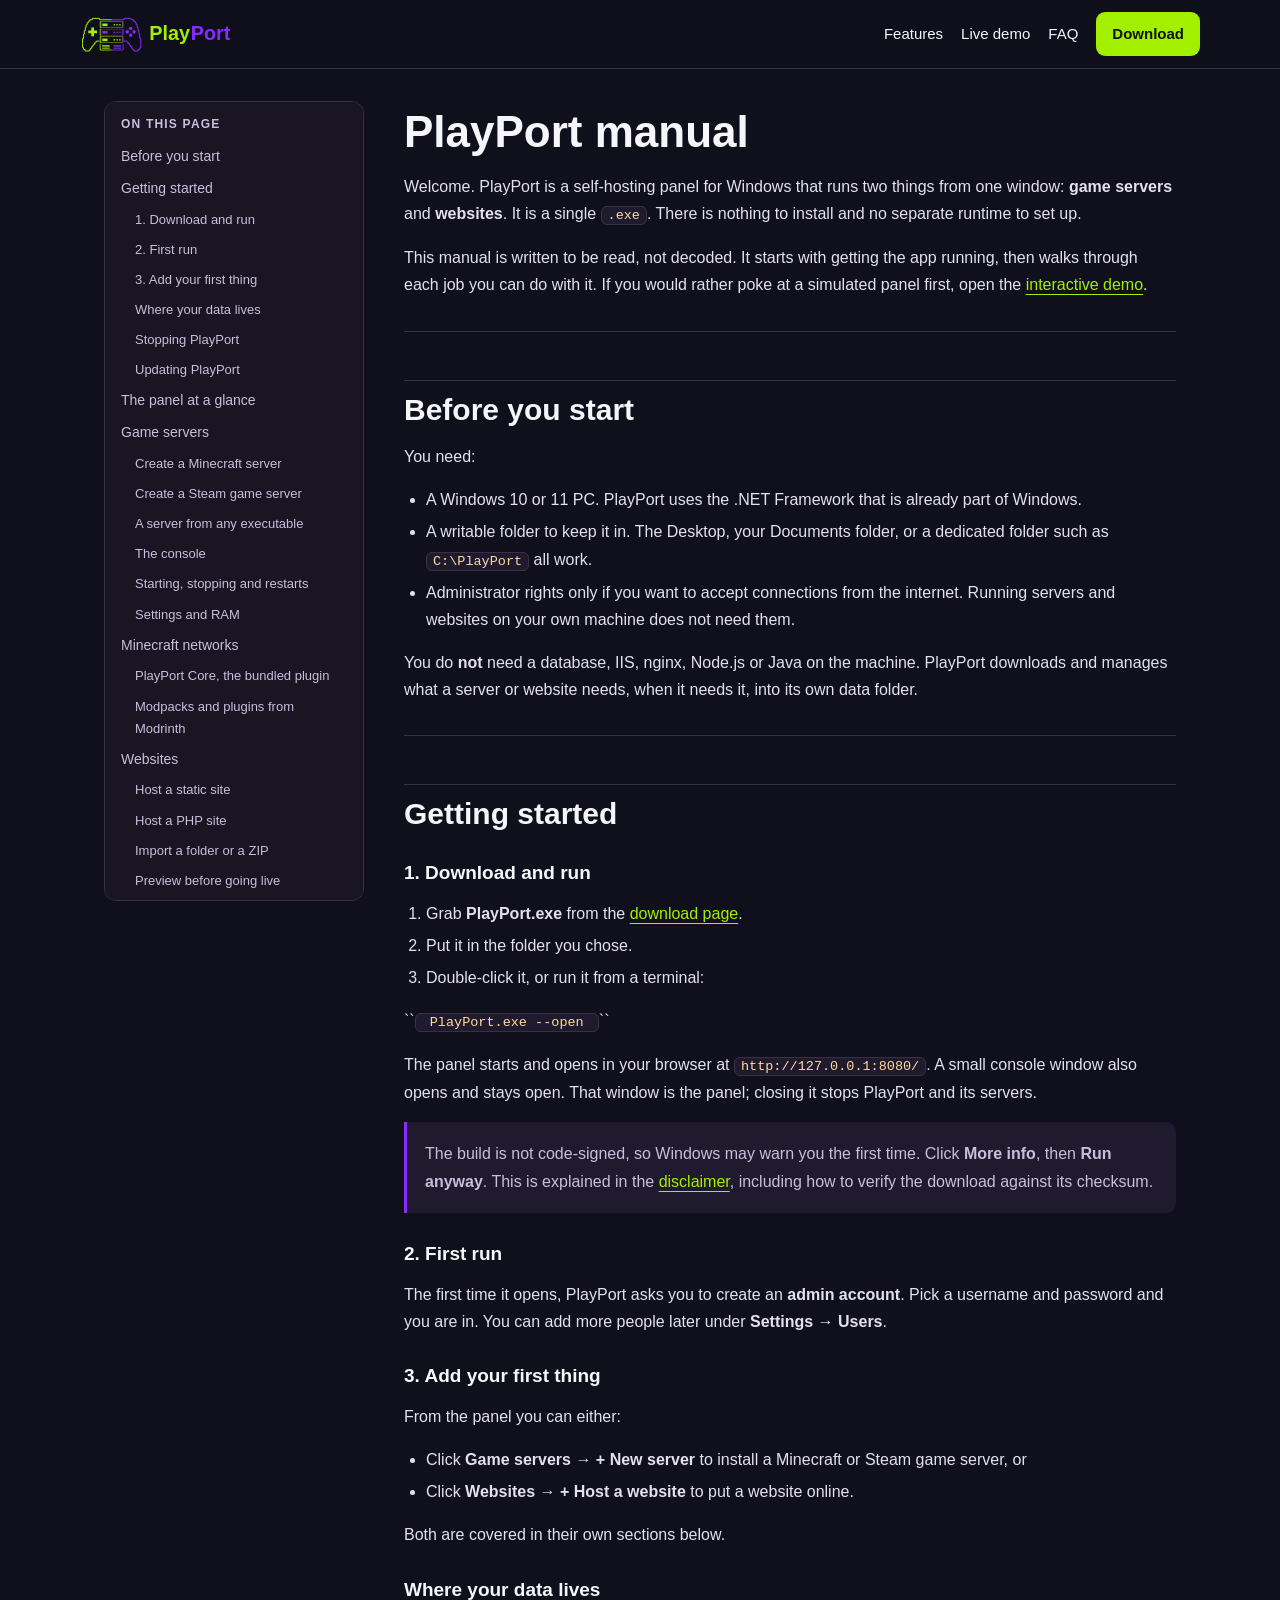
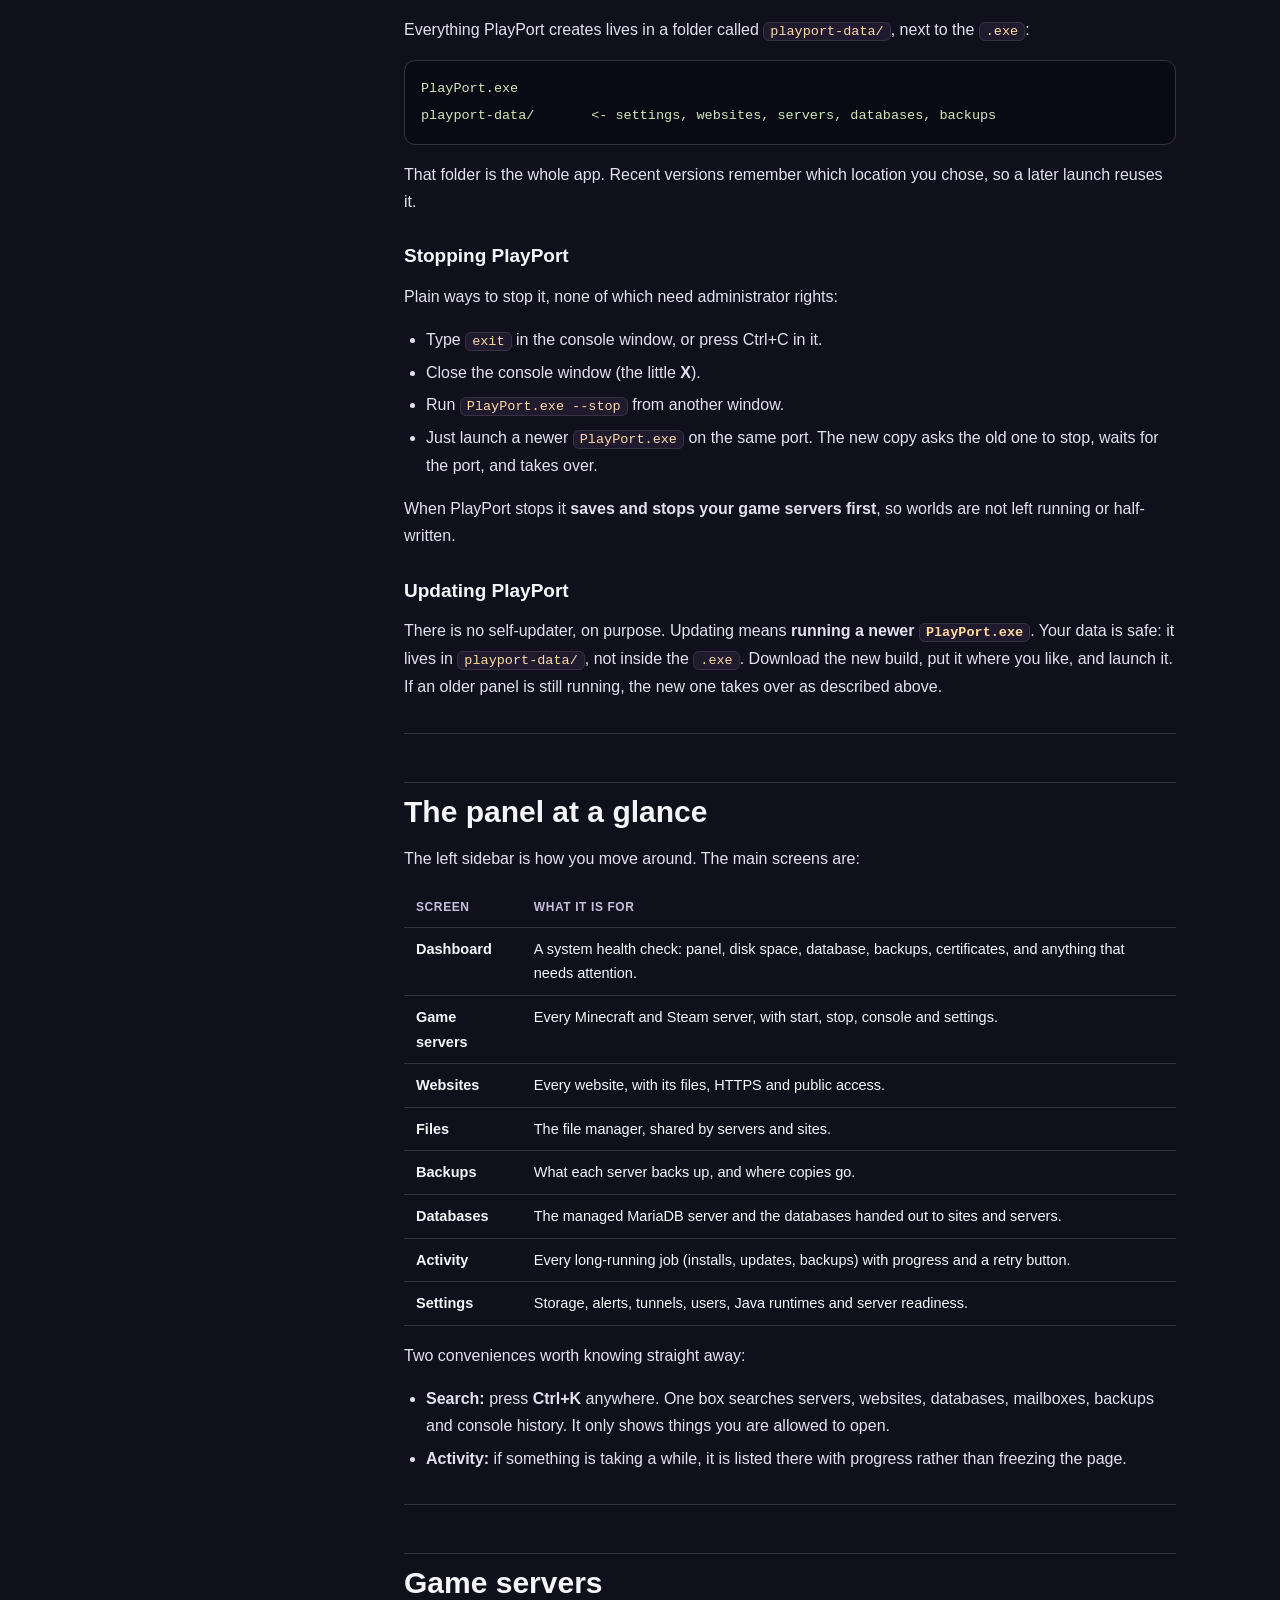
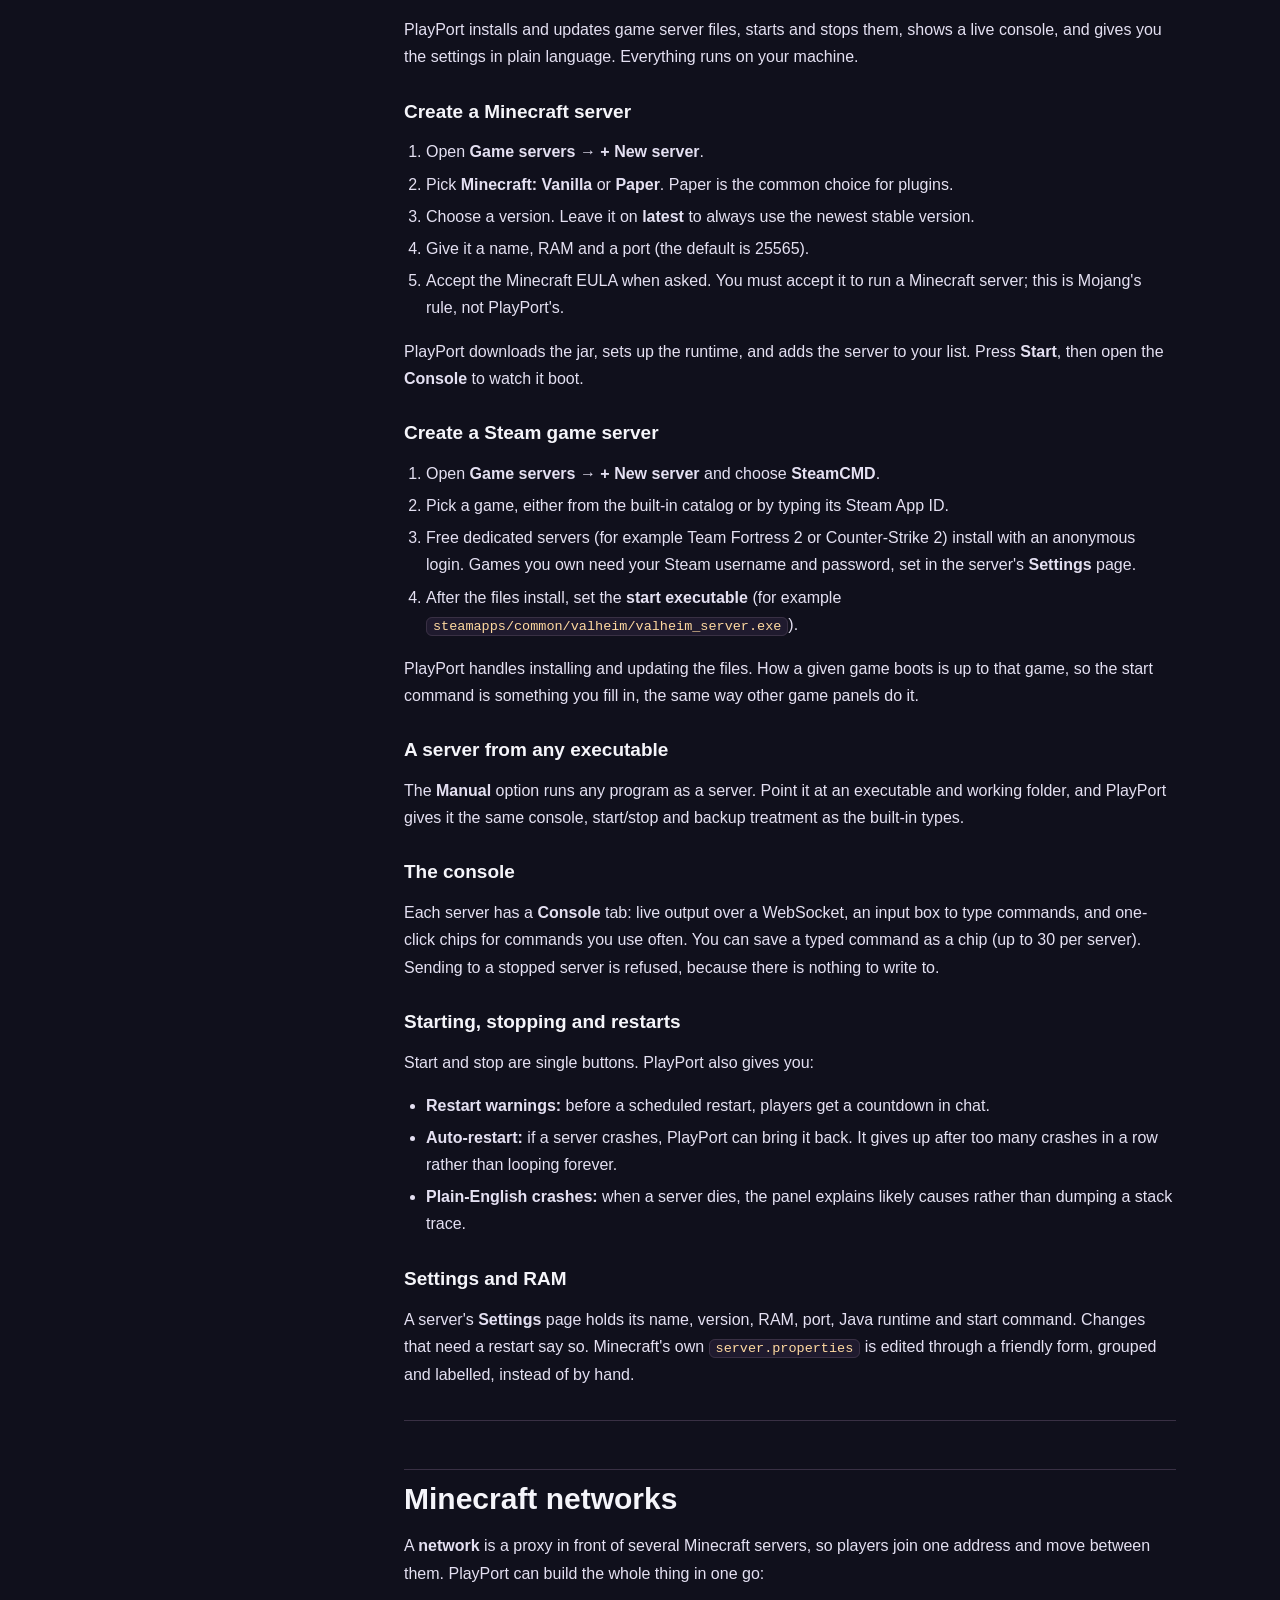
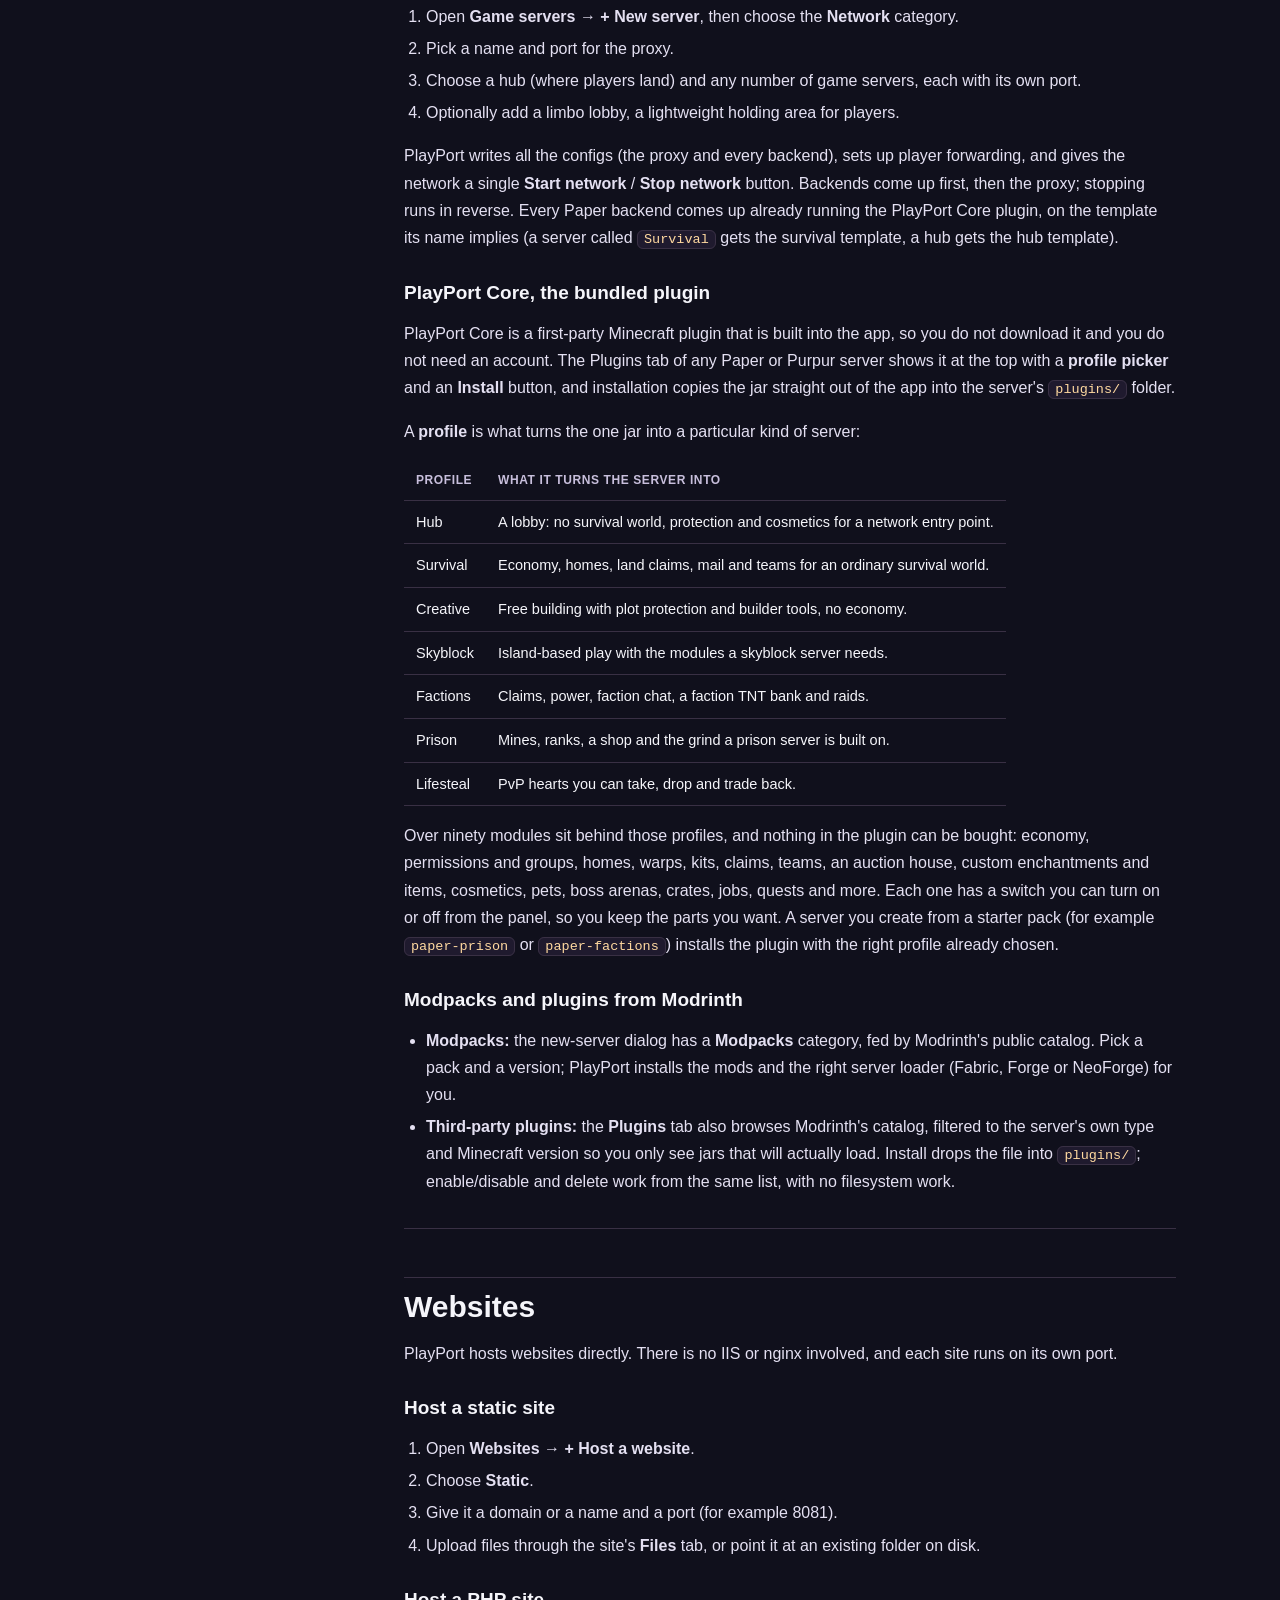
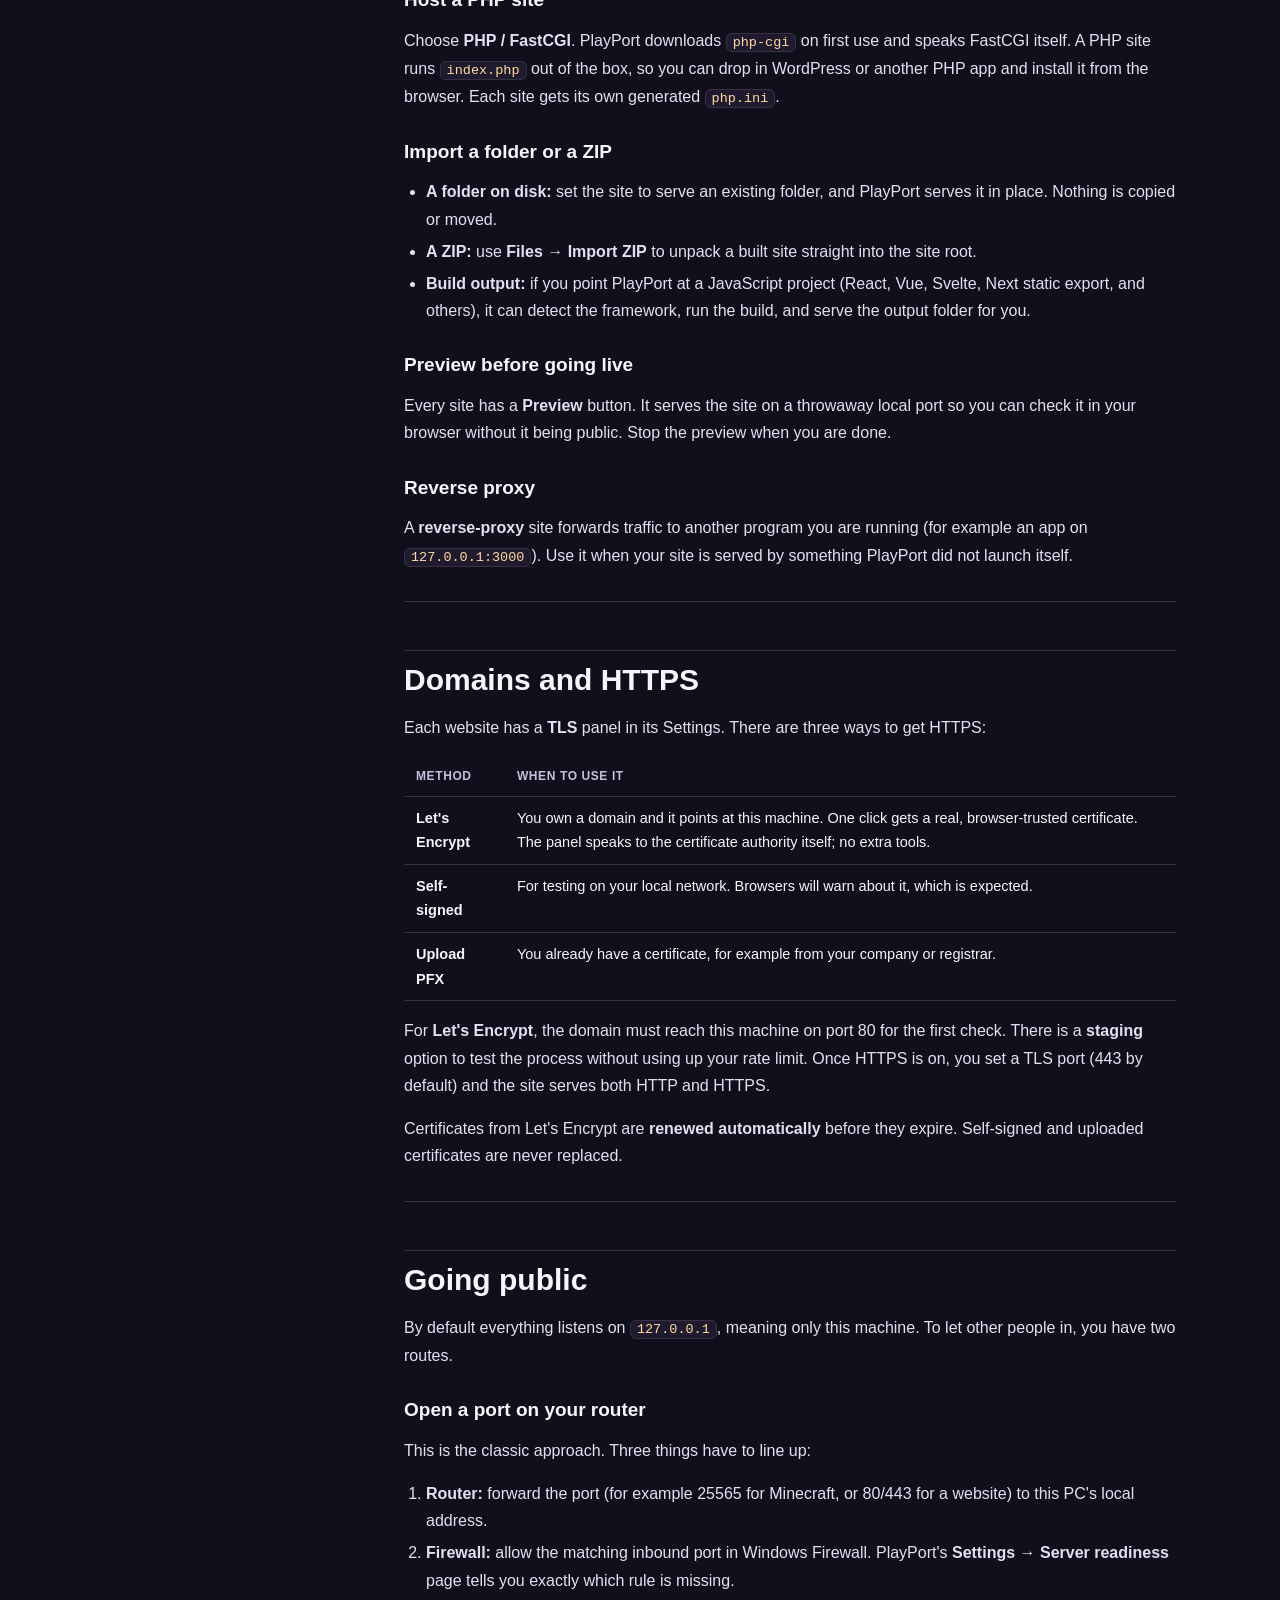
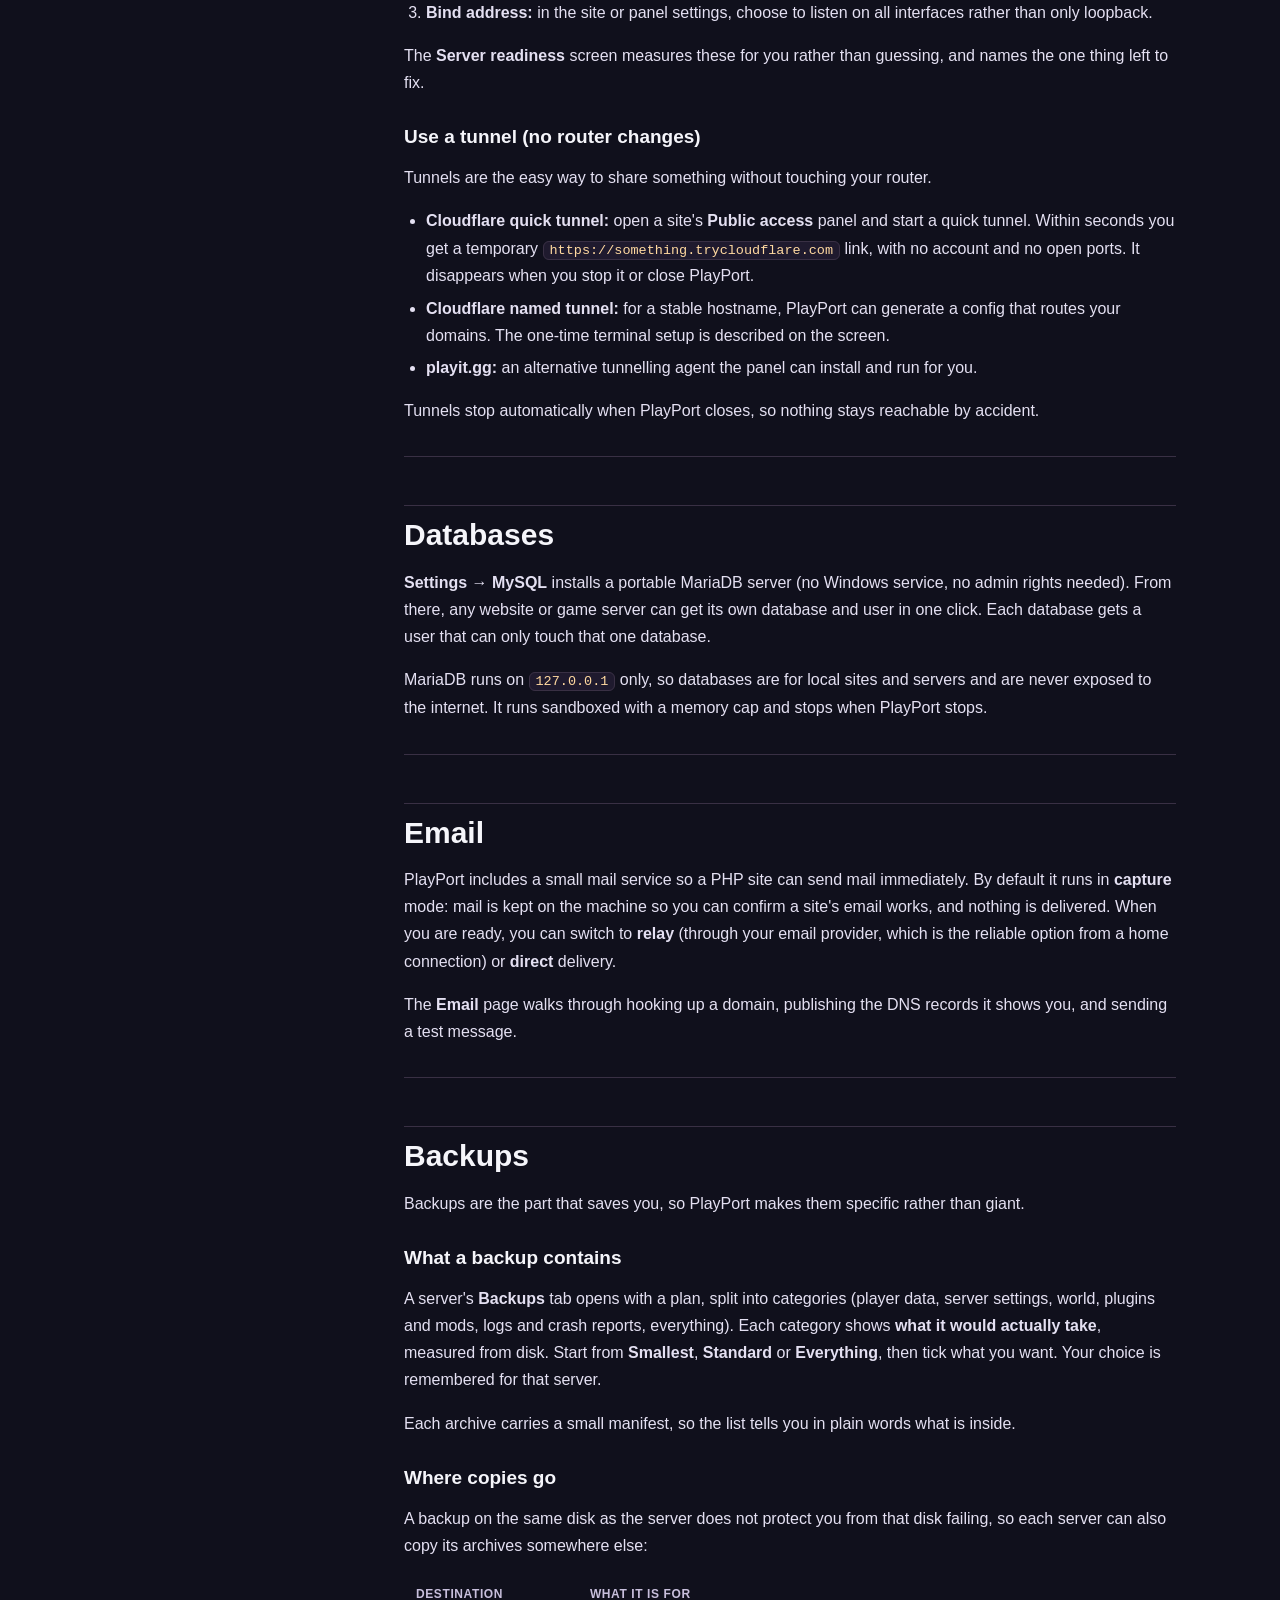
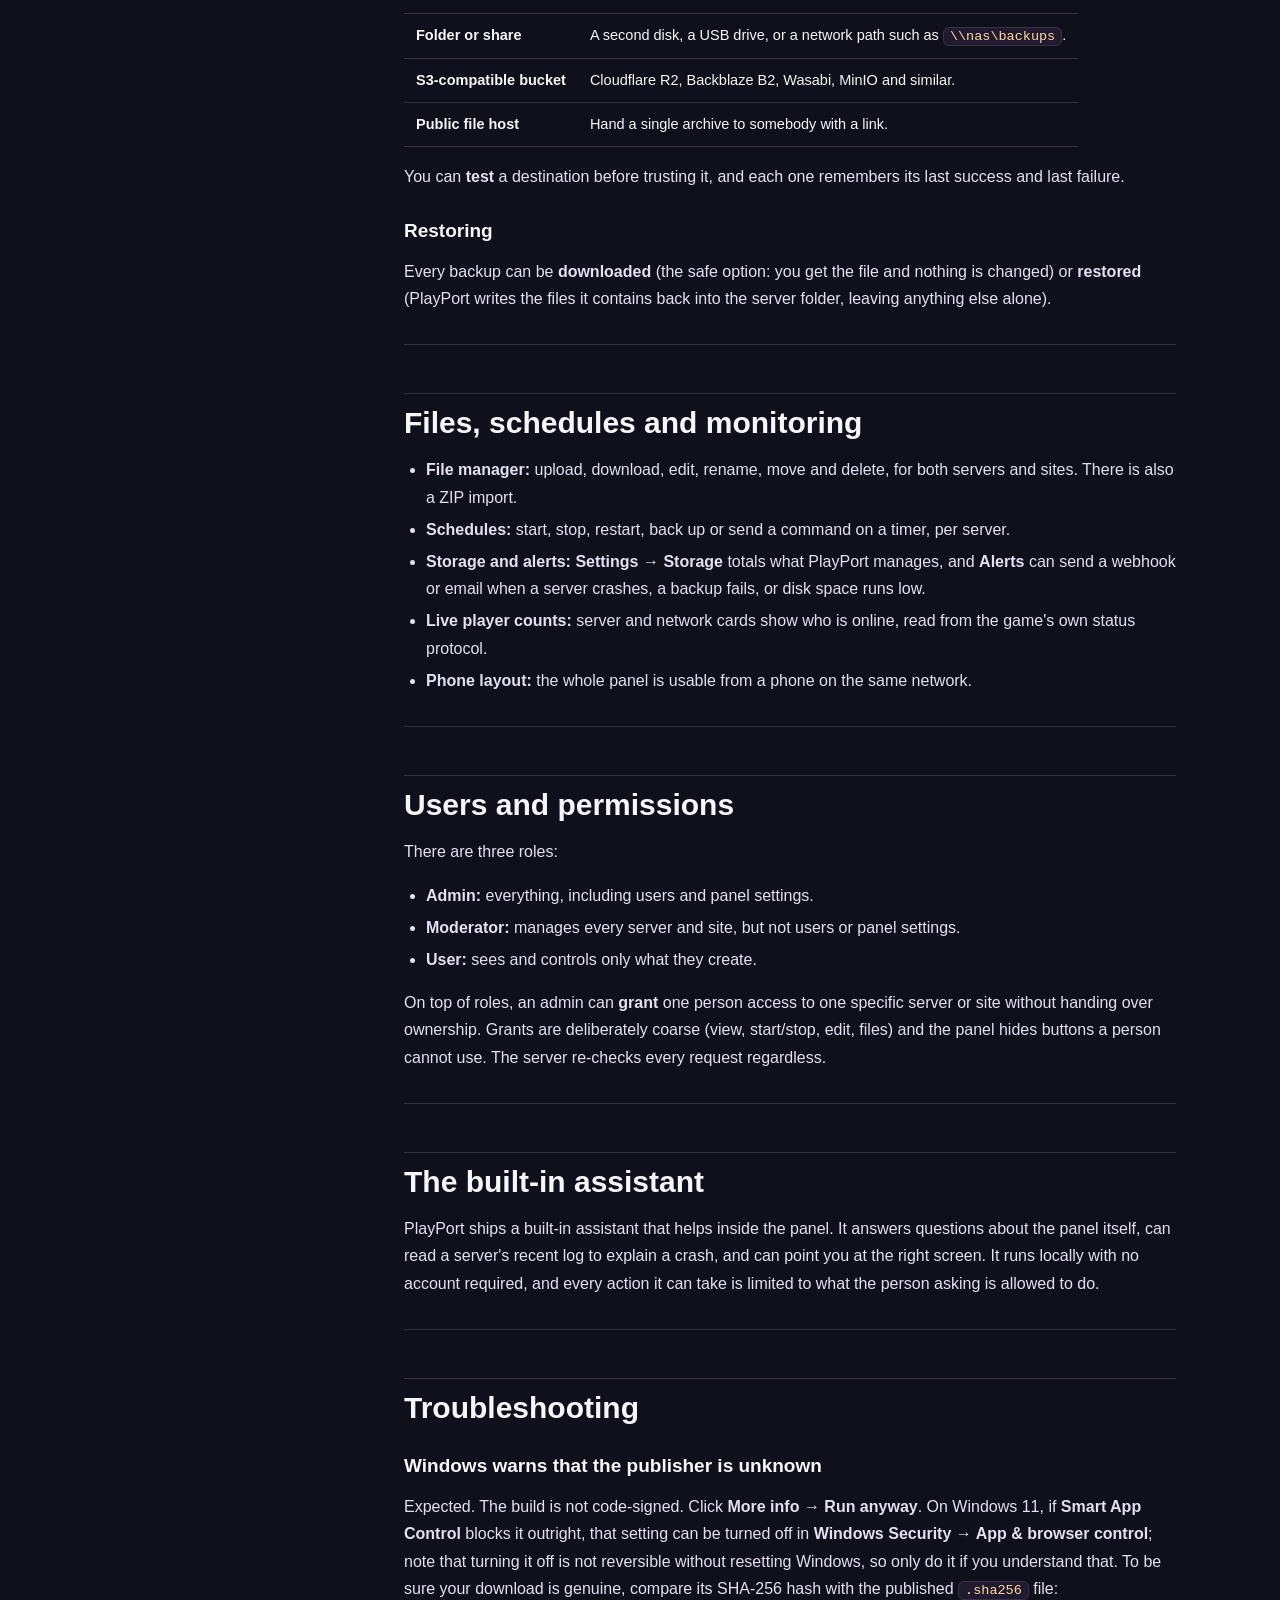
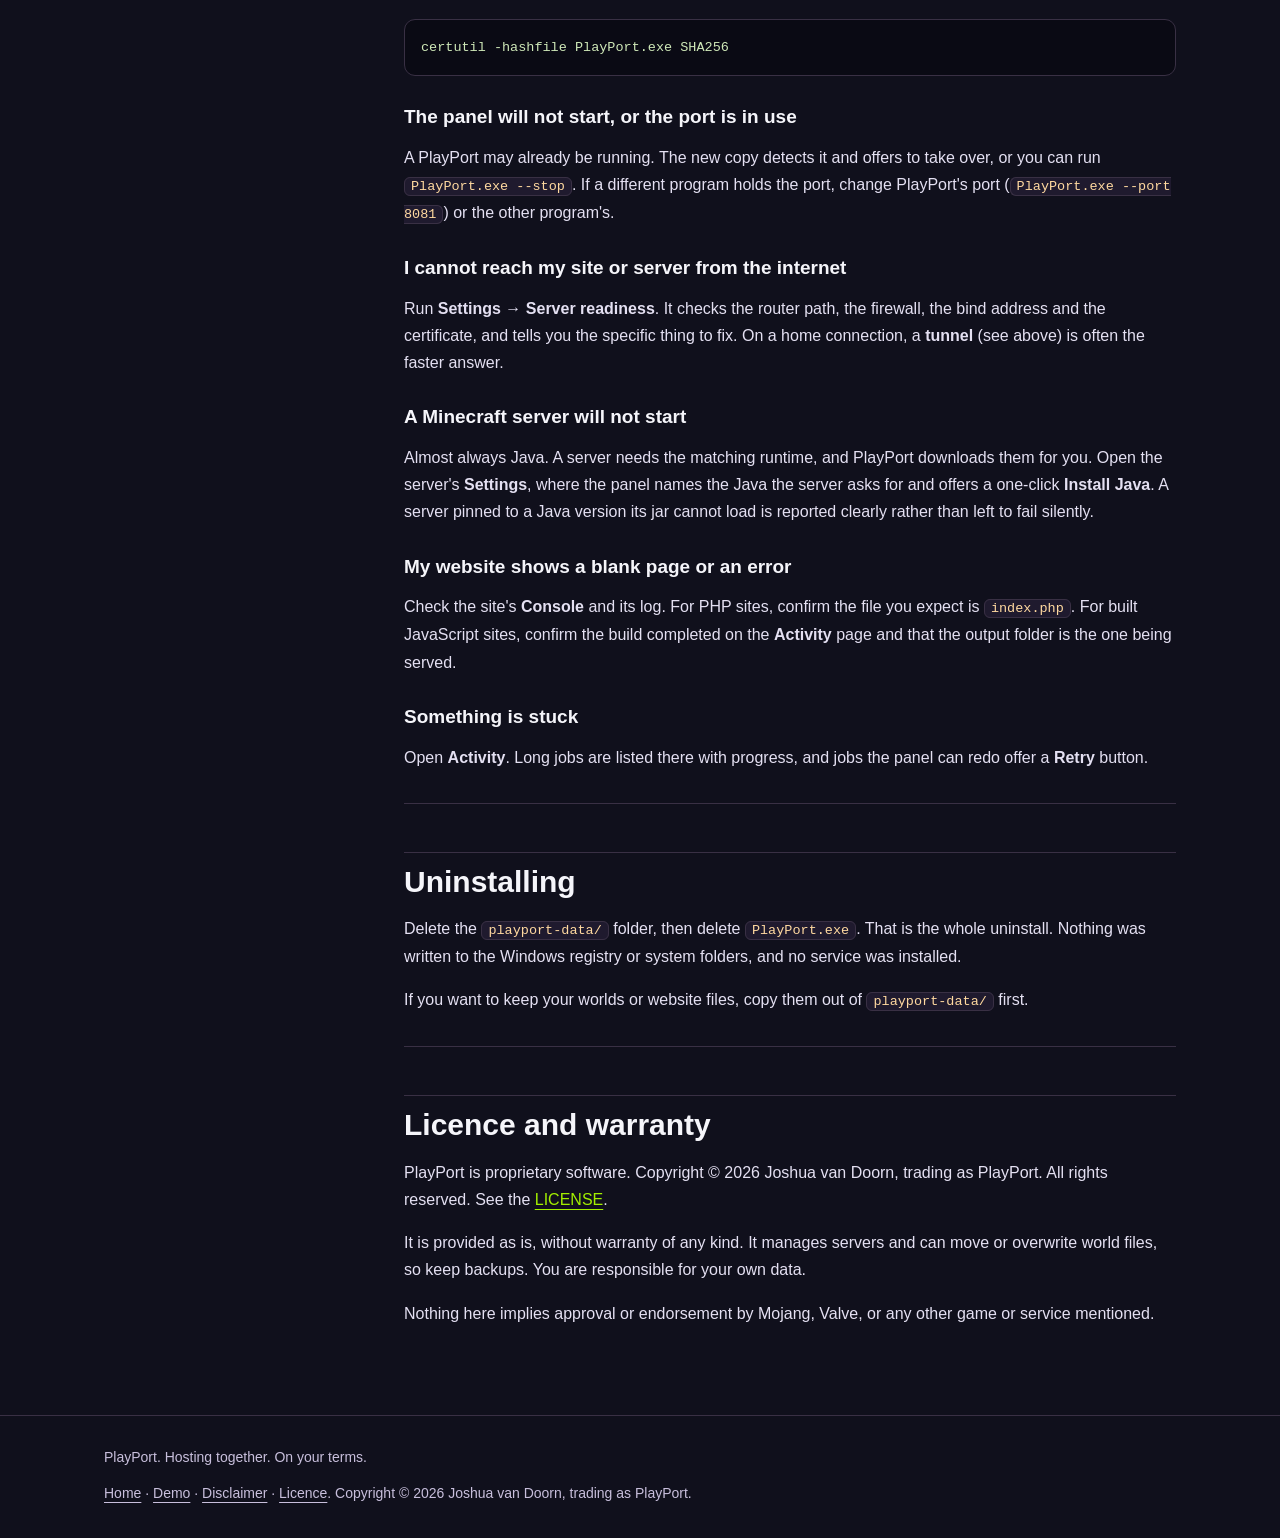
==== commit 33bafbd5: "Advertise the bundled core plugin and the one-click network installer The demo showed servers, websi" ====
--- a/docs/index.html
+++ b/docs/index.html
@@ -43,7 +43,8 @@
         <a class="sub" href="#starting-stopping-and-restarts">Starting, stopping and restarts</a>
         <a class="sub" href="#settings-and-ram">Settings and RAM</a>
         <a class="" href="#minecraft-networks">Minecraft networks</a>
-        <a class="sub" href="#modpacks-and-plugins">Modpacks and plugins</a>
+        <a class="sub" href="#playport-core-the-bundled-plugin">PlayPort Core, the bundled plugin</a>
+        <a class="sub" href="#modpacks-and-plugins-from-modrinth">Modpacks and plugins from Modrinth</a>
         <a class="" href="#websites">Websites</a>
         <a class="sub" href="#host-a-static-site">Host a static site</a>
         <a class="sub" href="#host-a-php-site">Host a PHP site</a>
@@ -134,9 +135,14 @@
 <h2 id="minecraft-networks">Minecraft networks <a class="anchor" href="#minecraft-networks" aria-label="link to this section">#</a></h2>
 <p>A <strong>network</strong> is a proxy in front of several Minecraft servers, so players join one address and move between them. PlayPort can build the whole thing in one go:</p>
 <ol><li>Open <strong>Game servers → + New server</strong>, then choose the <strong>Network</strong> category.</li><li>Pick a name and port for the proxy.</li><li>Choose a hub (where players land) and any number of game servers, each with its own port.</li><li>Optionally add a limbo lobby, a lightweight holding area for players.</li></ol>
-<p>PlayPort writes all the configs (the proxy and every backend), sets up player forwarding, and gives the network a single <strong>Start network</strong> / <strong>Stop network</strong> button. Backends come up first, then the proxy; stopping runs in reverse.</p>
-<h3 id="modpacks-and-plugins">Modpacks and plugins <a class="anchor" href="#modpacks-and-plugins" aria-label="link to this section">#</a></h3>
-<ul><li><strong>Modpacks:</strong> the new-server dialog has a <strong>Modpacks</strong> category, fed by Modrinth's public catalog. Pick a pack and a version; PlayPort installs the mods and the right server loader (Fabric, Forge or NeoForge) for you.</li><li><strong>Plugins:</strong> Paper and Velocity servers get a <strong>Plugins</strong> tab that browses Modrinth. Search, install and the panel restarts the server for you.</li></ul>
+<p>PlayPort writes all the configs (the proxy and every backend), sets up player forwarding, and gives the network a single <strong>Start network</strong> / <strong>Stop network</strong> button. Backends come up first, then the proxy; stopping runs in reverse. Every Paper backend comes up already running the PlayPort Core plugin, on the template its name implies (a server called <code>Survival</code> gets the survival template, a hub gets the hub template).</p>
+<h3 id="playport-core-the-bundled-plugin">PlayPort Core, the bundled plugin <a class="anchor" href="#playport-core-the-bundled-plugin" aria-label="link to this section">#</a></h3>
+<p>PlayPort Core is a first-party Minecraft plugin that is built into the app, so you do not download it and you do not need an account. The Plugins tab of any Paper or Purpur server shows it at the top with a <strong>profile picker</strong> and an <strong>Install</strong> button, and installation copies the jar straight out of the app into the server's <code>plugins/</code> folder.</p>
+<p>A <strong>profile</strong> is what turns the one jar into a particular kind of server:</p>
+<table><thead><tr><th>Profile</th><th>What it turns the server into</th></tr></thead><tbody><tr><td>Hub</td><td>A lobby: no survival world, protection and cosmetics for a network entry point.</td></tr><tr><td>Survival</td><td>Economy, homes, land claims, mail and teams for an ordinary survival world.</td></tr><tr><td>Creative</td><td>Free building with plot protection and builder tools, no economy.</td></tr><tr><td>Skyblock</td><td>Island-based play with the modules a skyblock server needs.</td></tr><tr><td>Factions</td><td>Claims, power, faction chat, a faction TNT bank and raids.</td></tr><tr><td>Prison</td><td>Mines, ranks, a shop and the grind a prison server is built on.</td></tr><tr><td>Lifesteal</td><td>PvP hearts you can take, drop and trade back.</td></tr></tbody></table>
+<p>Over ninety modules sit behind those profiles, and nothing in the plugin can be bought: economy, permissions and groups, homes, warps, kits, claims, teams, an auction house, custom enchantments and items, cosmetics, pets, boss arenas, crates, jobs, quests and more. Each one has a switch you can turn on or off from the panel, so you keep the parts you want. A server you create from a starter pack (for example <code>paper-prison</code> or <code>paper-factions</code>) installs the plugin with the right profile already chosen.</p>
+<h3 id="modpacks-and-plugins-from-modrinth">Modpacks and plugins from Modrinth <a class="anchor" href="#modpacks-and-plugins-from-modrinth" aria-label="link to this section">#</a></h3>
+<ul><li><strong>Modpacks:</strong> the new-server dialog has a <strong>Modpacks</strong> category, fed by Modrinth's public catalog. Pick a pack and a version; PlayPort installs the mods and the right server loader (Fabric, Forge or NeoForge) for you.</li><li><strong>Third-party plugins:</strong> the <strong>Plugins</strong> tab also browses Modrinth's catalog, filtered to the server's own type and Minecraft version so you only see jars that will actually load. Install drops the file into <code>plugins/</code>; enable/disable and delete work from the same list, with no filesystem work.</li></ul>
 <hr>
 <h2 id="websites">Websites <a class="anchor" href="#websites" aria-label="link to this section">#</a></h2>
 <p>PlayPort hosts websites directly. There is no IIS or nginx involved, and each site runs on its own port.</p>
--- a/assets/site.css
+++ b/assets/site.css
@@ -180,6 +180,12 @@
 }
 .console .t { color: #6c6a86; }
 .console .cmd { color: var(--lime); }
+
+select.field {
+  background: var(--panel); color: var(--ink); border: 1px solid var(--line);
+  border-radius: 9px; padding: 9px 12px; font: inherit; font-size: 14px;
+}
+select.field:hover { border-color: var(--lime); }
 
 .demo-controls { display: flex; gap: 10px; flex-wrap: wrap; margin: 14px 0; }
 .demo-controls button {
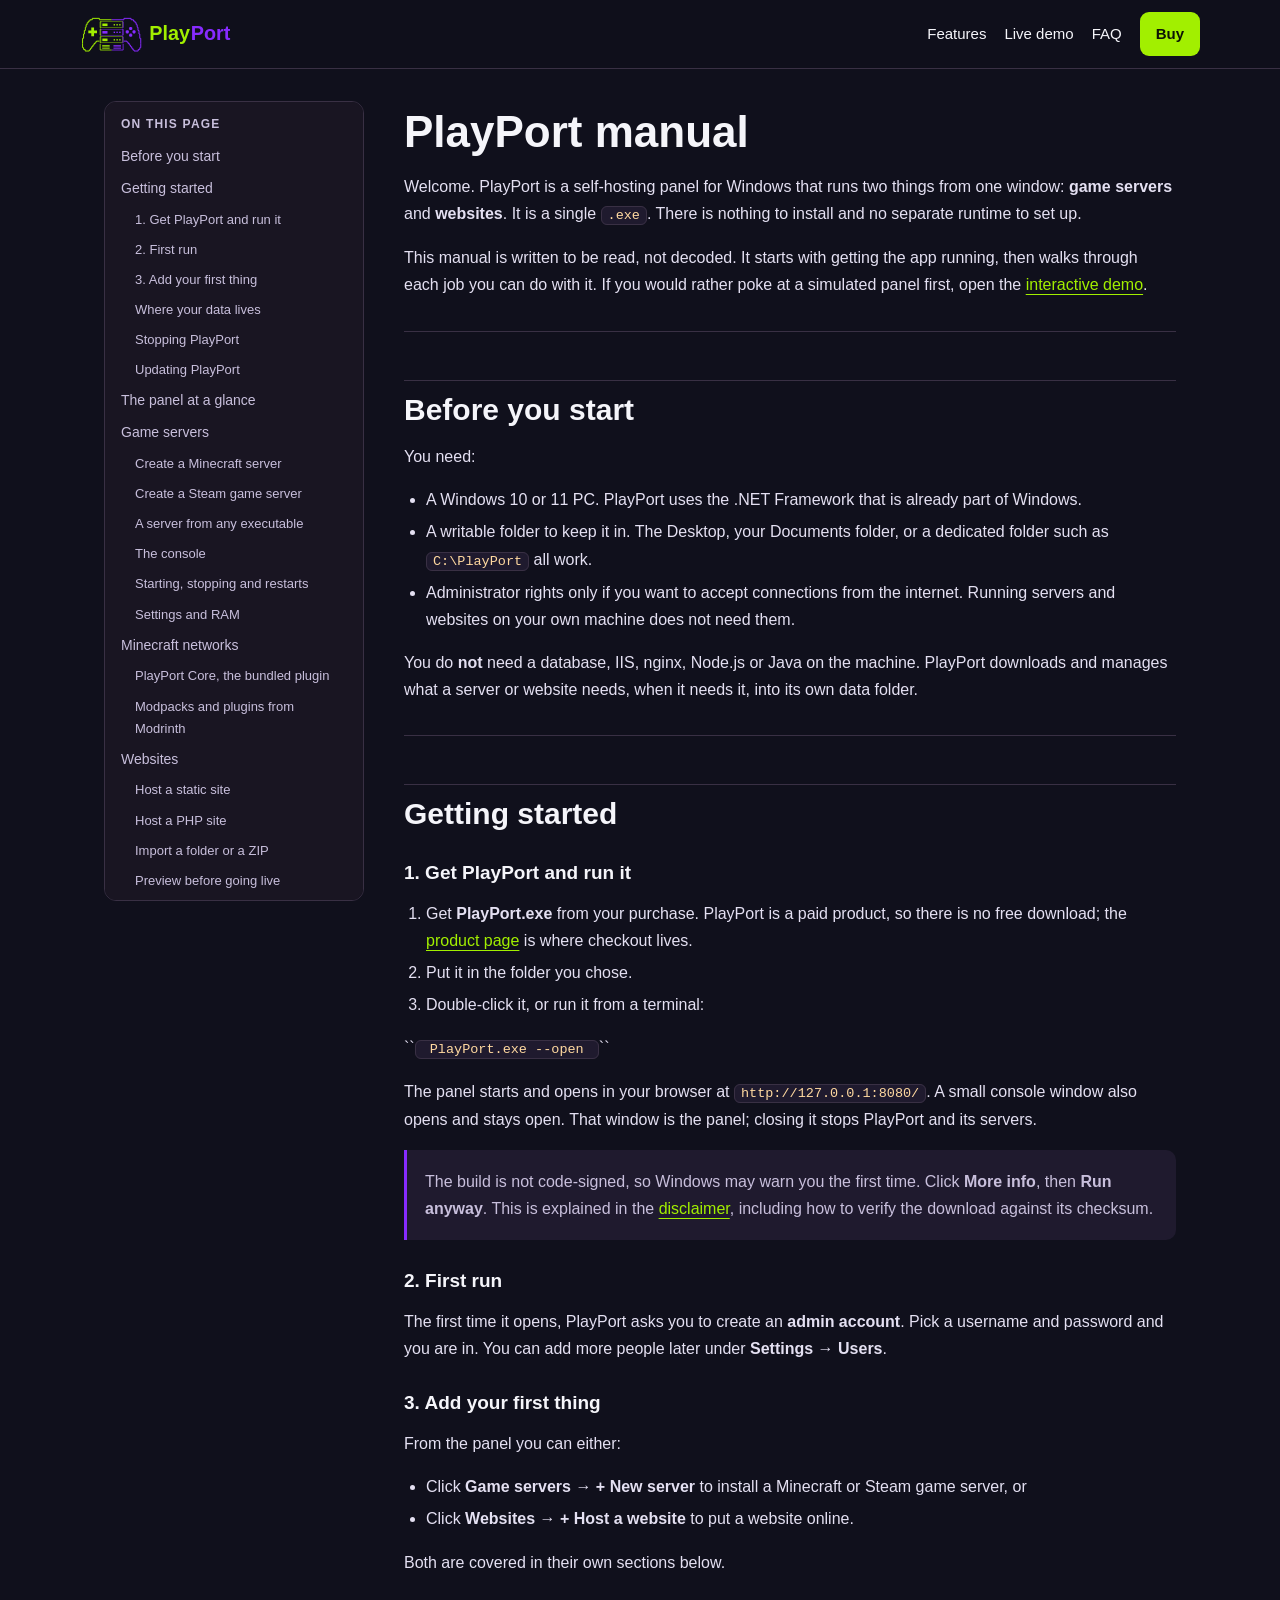
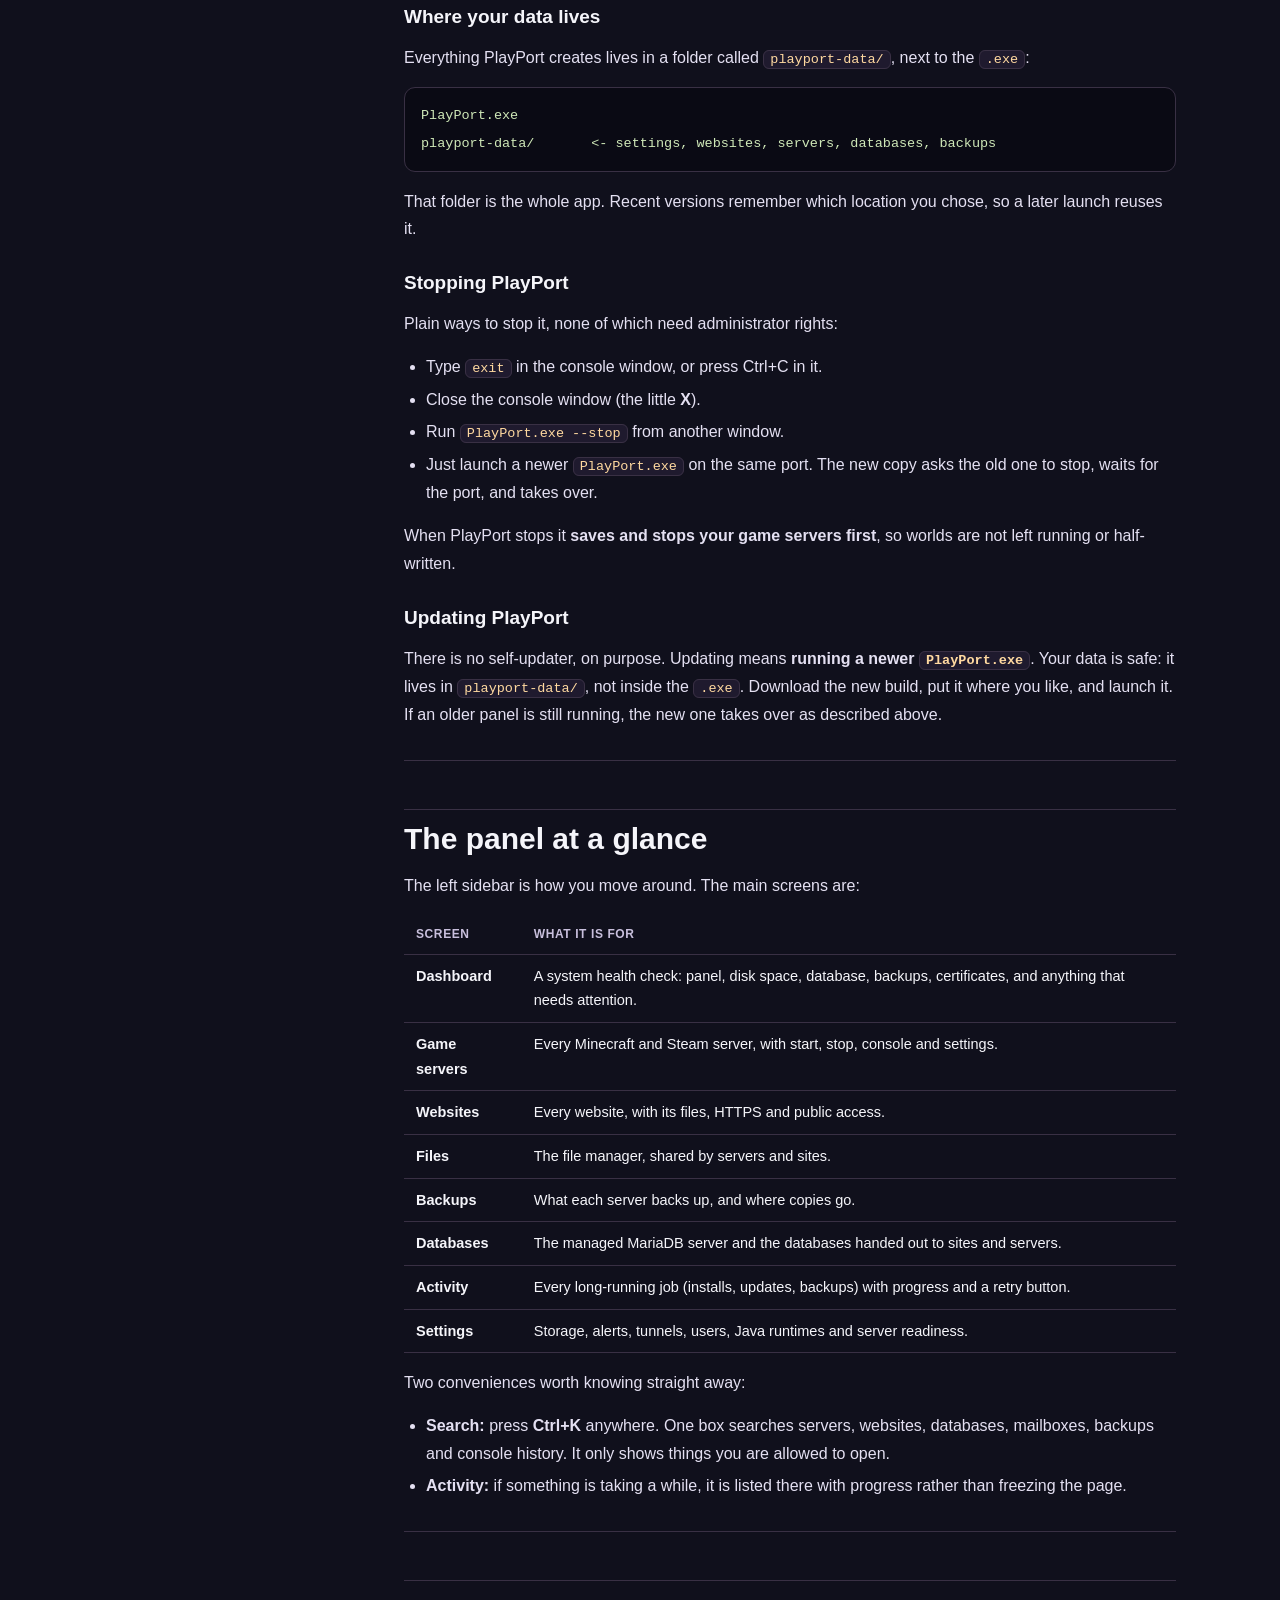
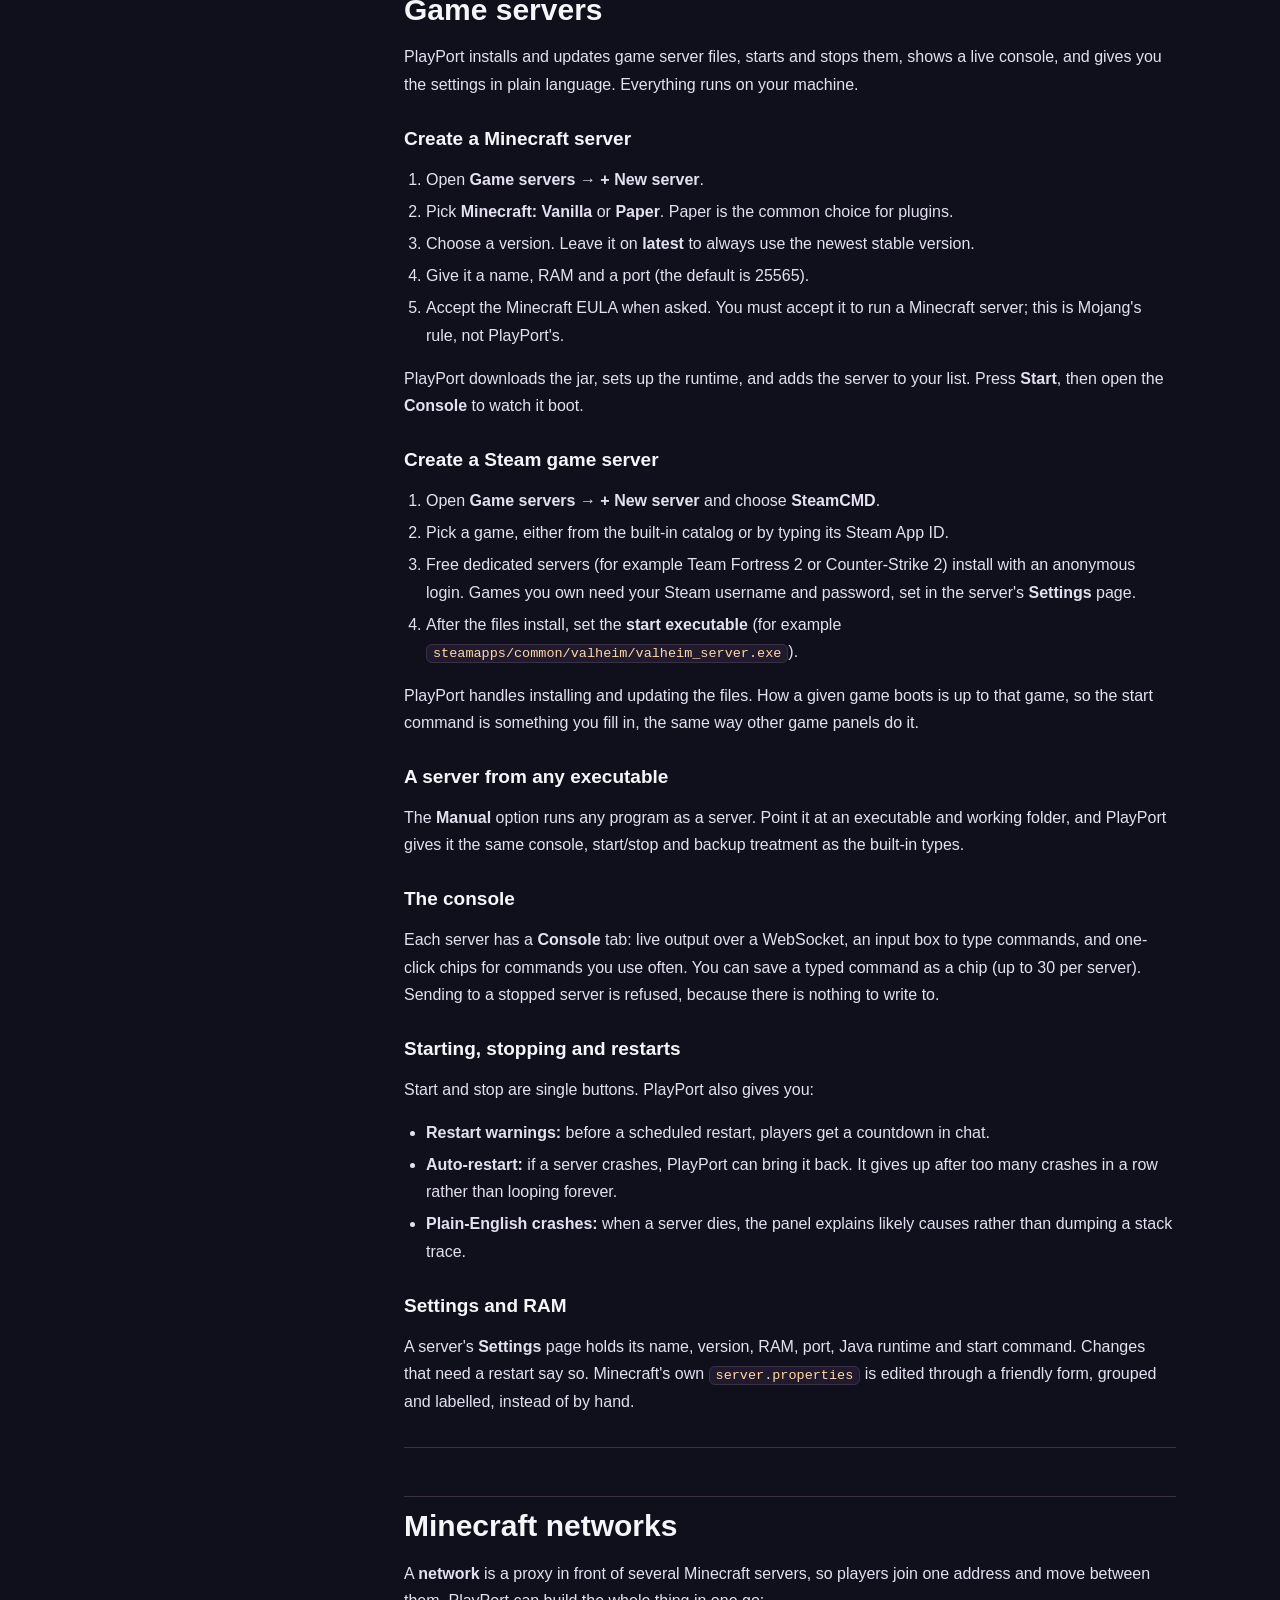
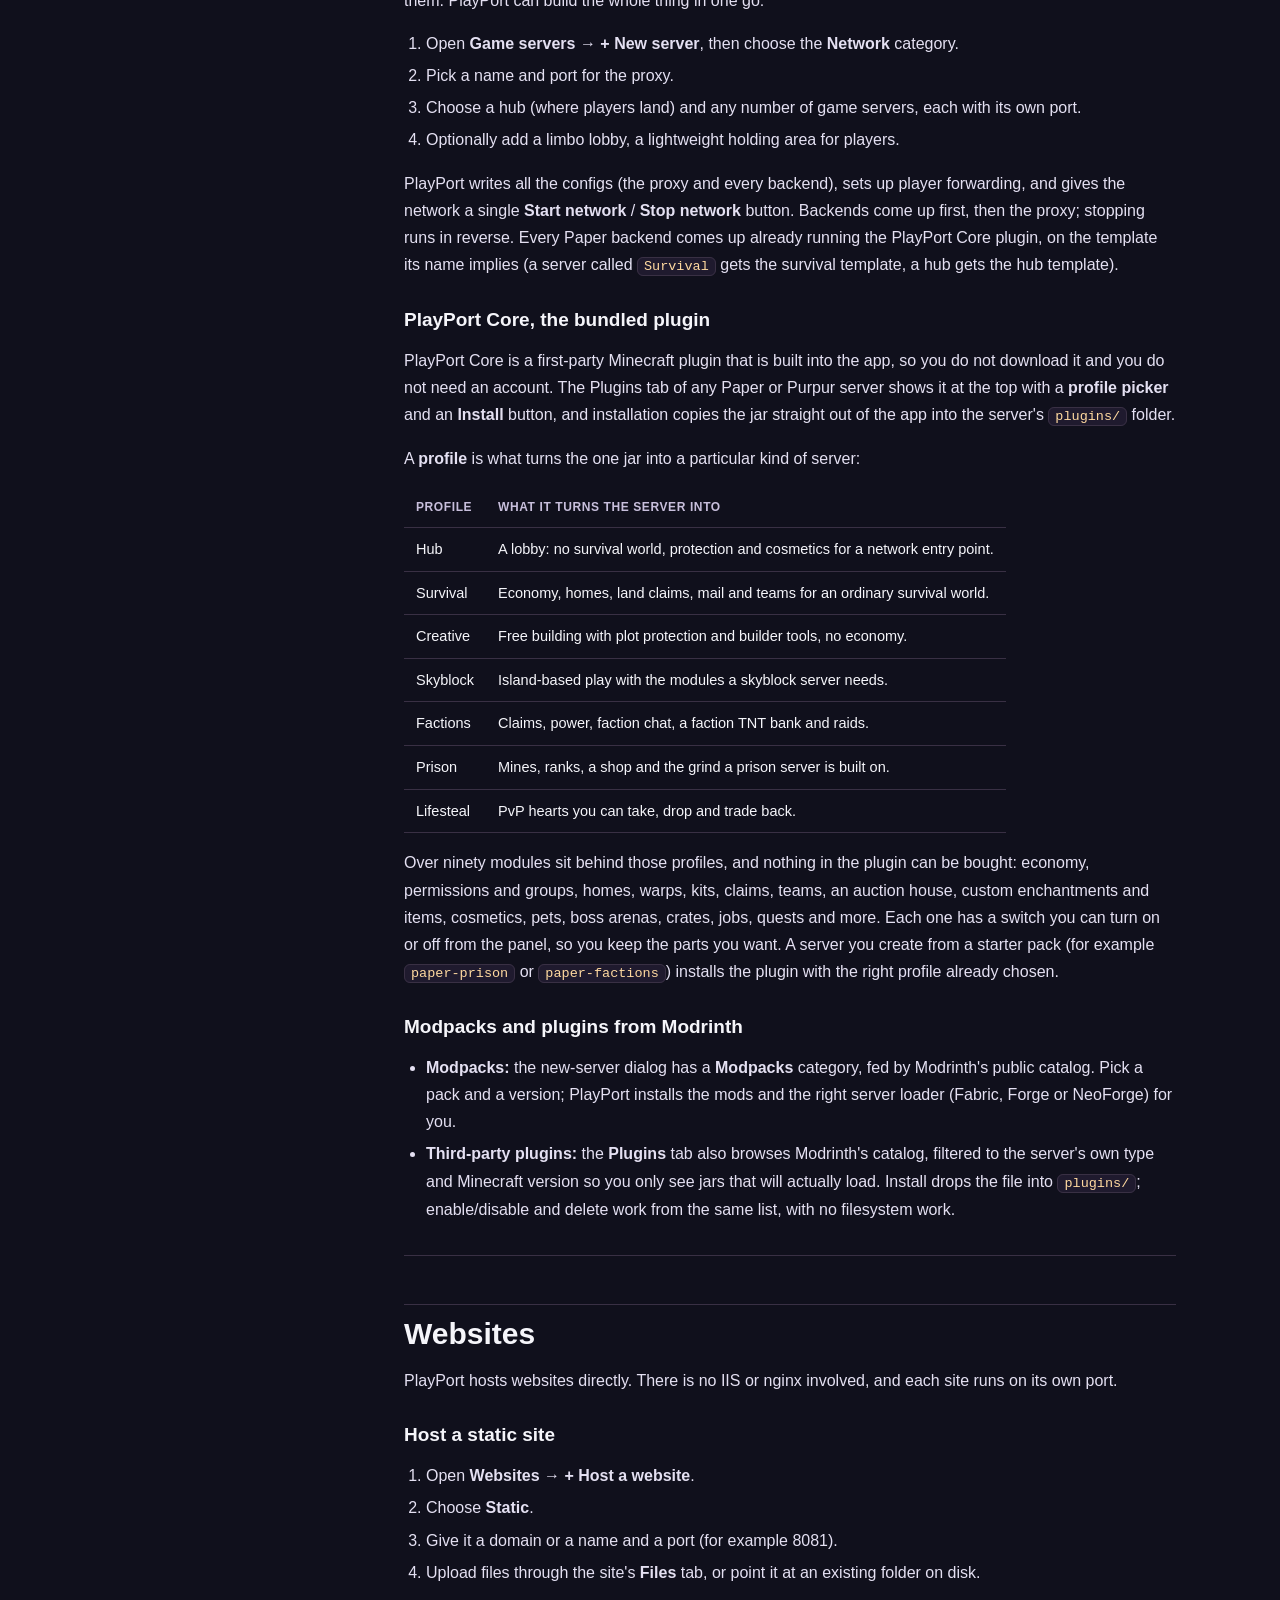
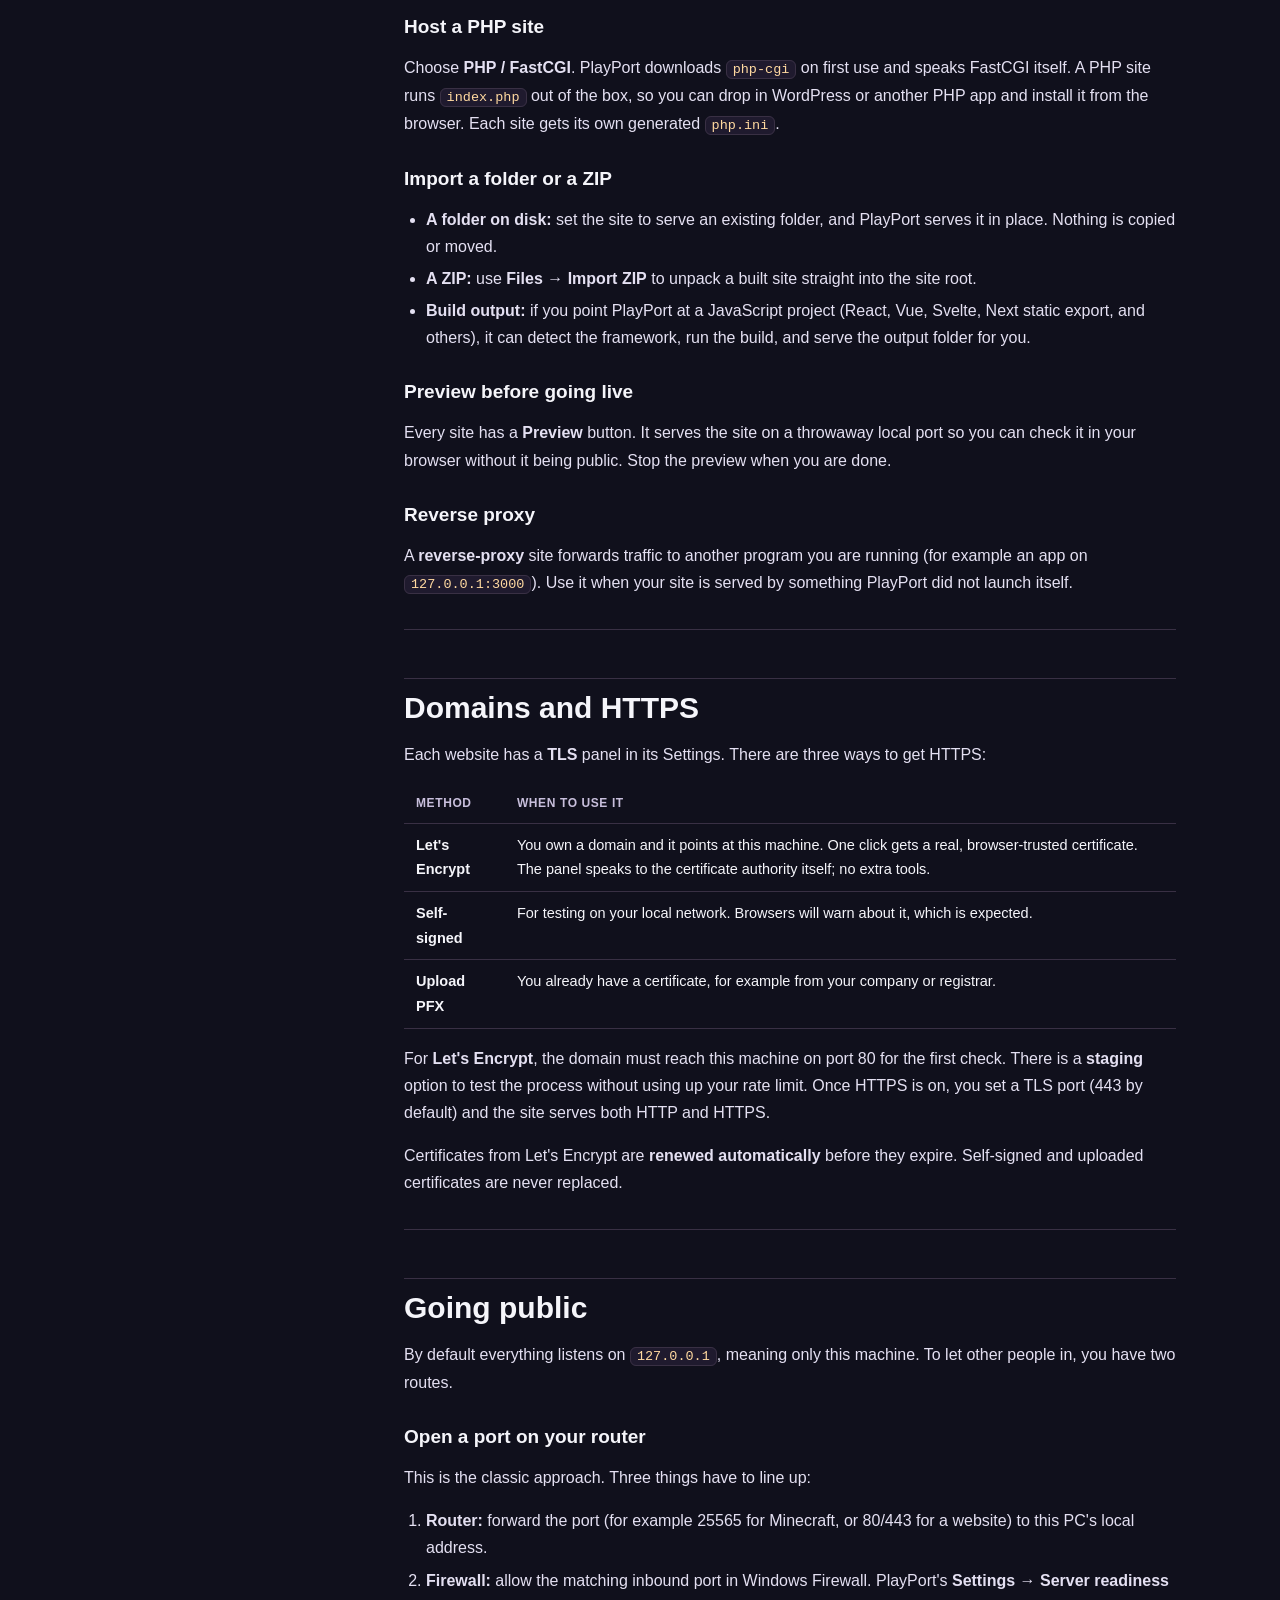
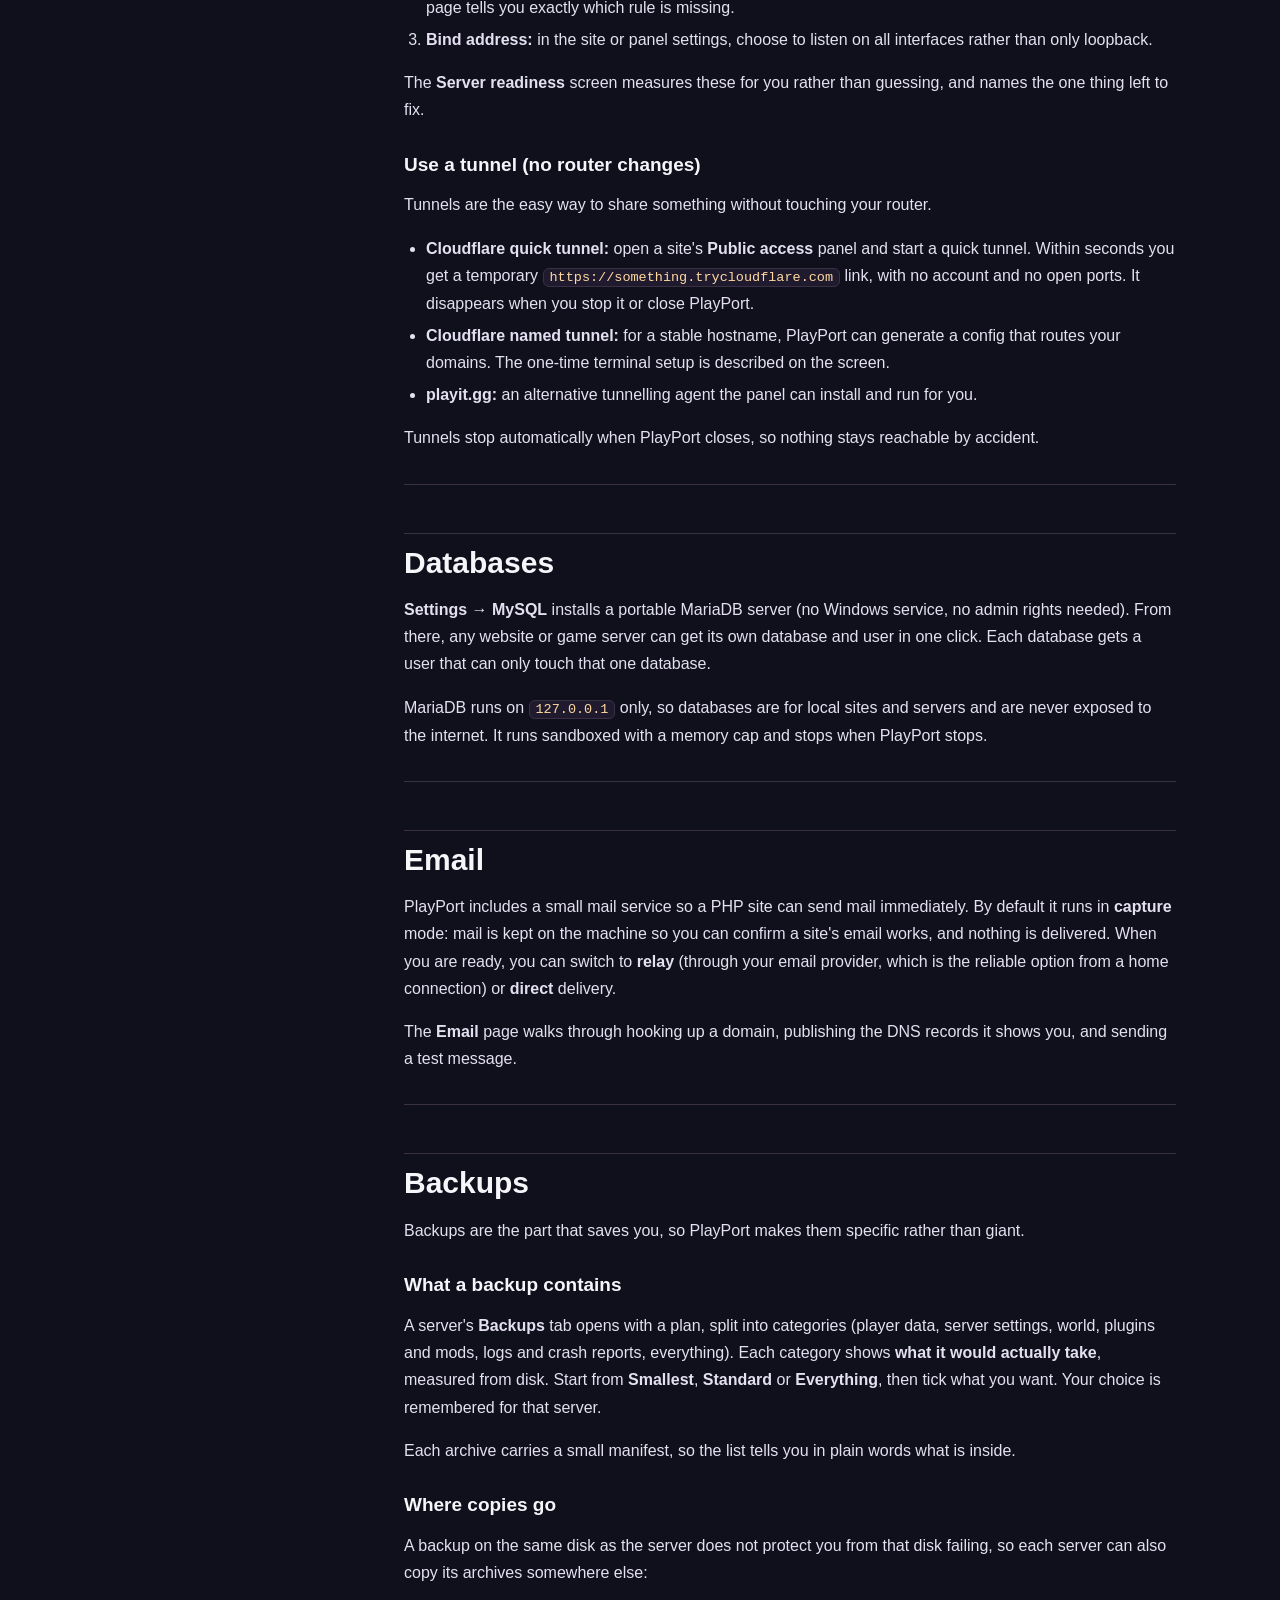
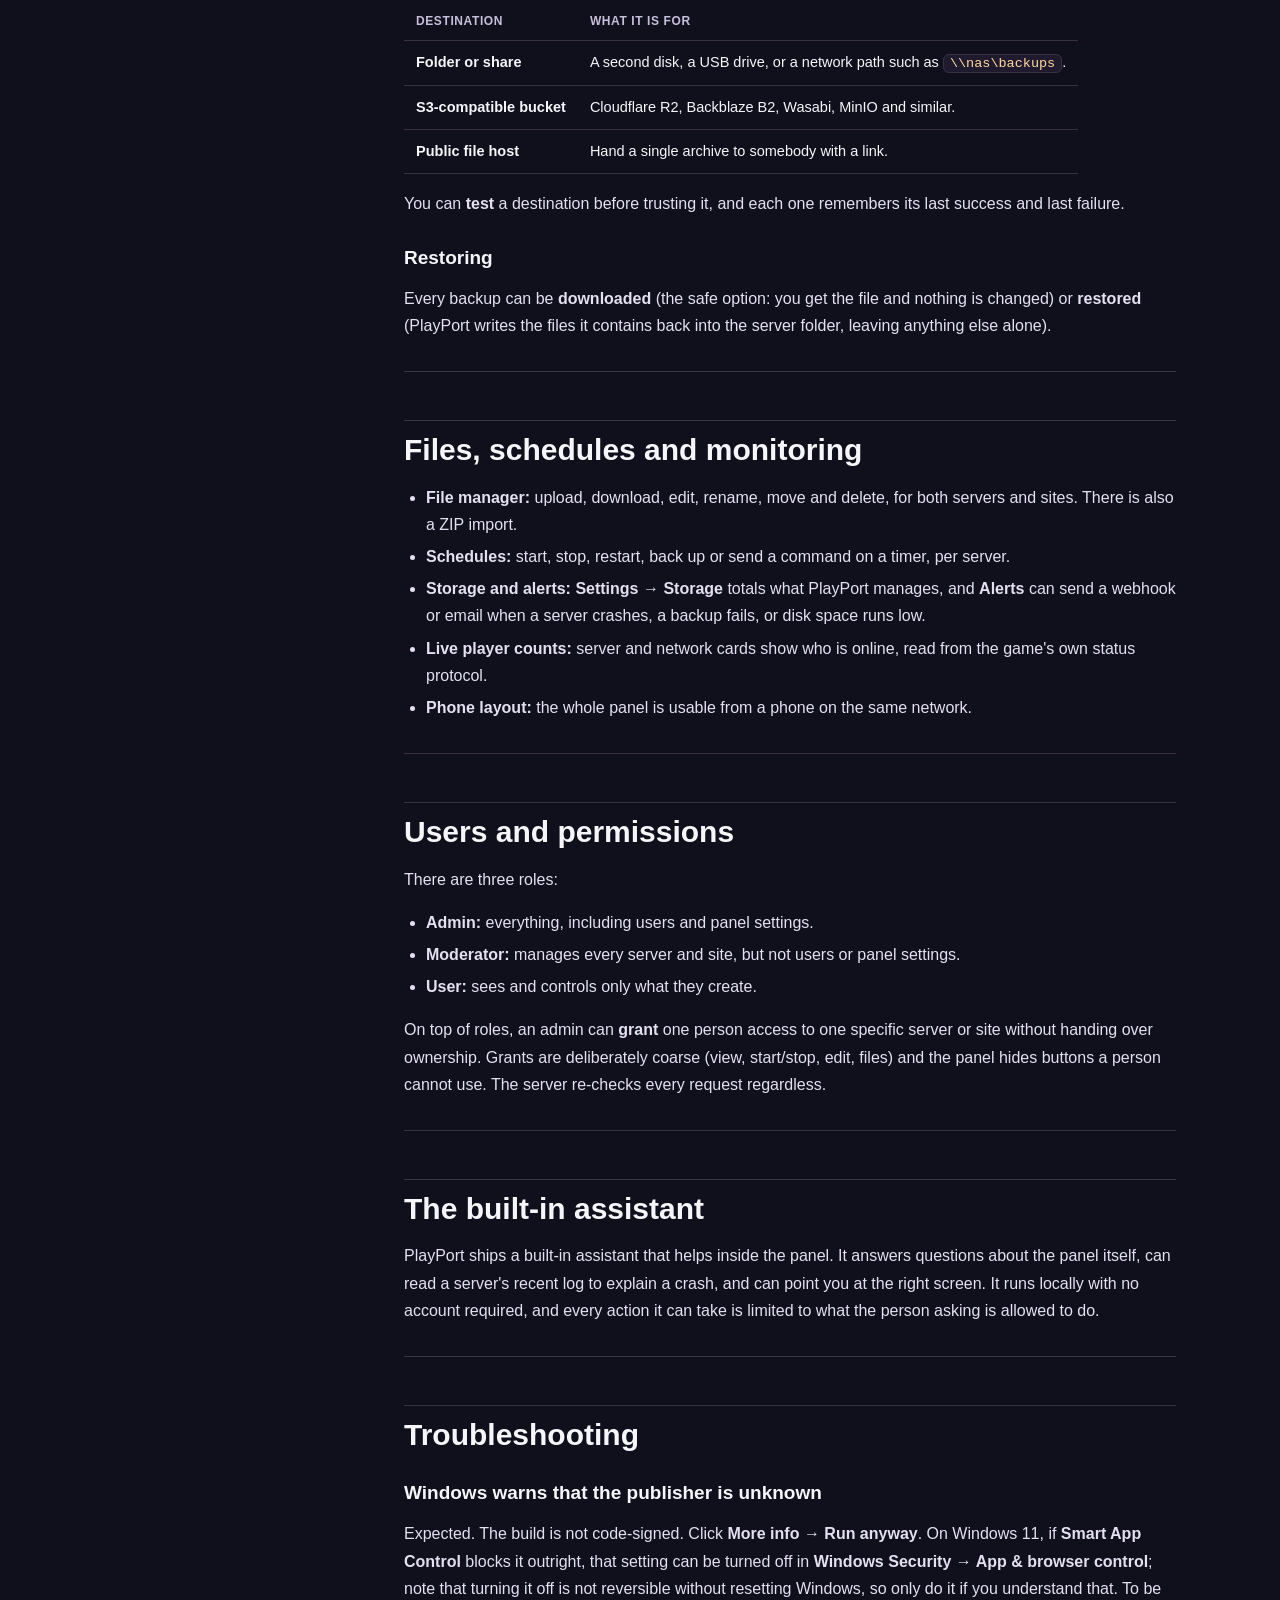
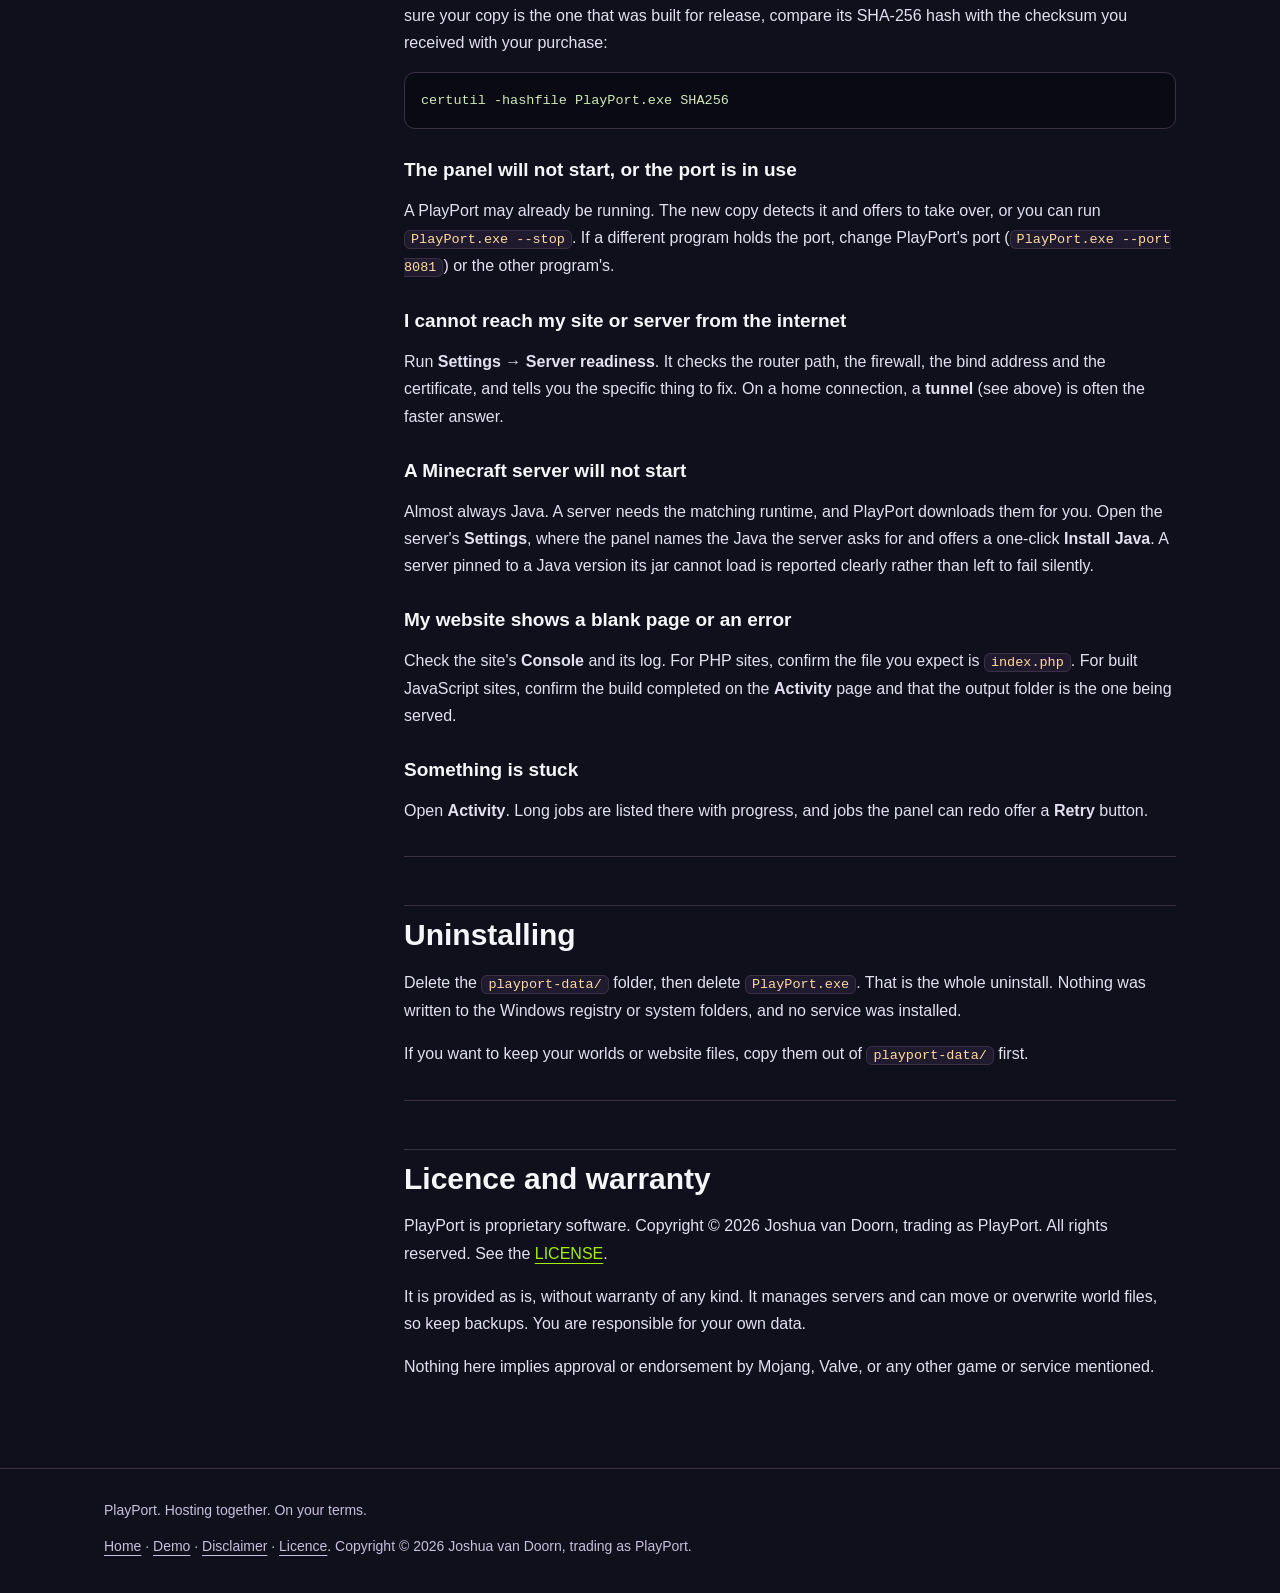
==== commit e9f00eca: "Remove the free download: PlayPort is sold, not published The repository shipped the portable exe an" ====
--- a/docs/index.html
+++ b/docs/index.html
@@ -17,7 +17,7 @@
       <a class="link" href="../index.html#features">Features</a>
       <a class="link" href="../demo.html">Live demo</a>
       <a class="link" href="../index.html#faq">FAQ</a>
-      <a class="dl-btn" href="../download/PlayPort.exe" download>Download</a>
+      <a class="dl-btn" href="../index.html#download">Buy</a>
     </nav>
   </div>
 </header>
@@ -28,7 +28,7 @@
       <h4>On this page</h4>
       <a class="" href="#before-you-start">Before you start</a>
         <a class="" href="#getting-started">Getting started</a>
-        <a class="sub" href="#1-download-and-run">1. Download and run</a>
+        <a class="sub" href="#1-get-playport-and-run-it">1. Get PlayPort and run it</a>
         <a class="sub" href="#2-first-run">2. First run</a>
         <a class="sub" href="#3-add-your-first-thing">3. Add your first thing</a>
         <a class="sub" href="#where-your-data-lives">Where your data lives</a>
@@ -85,8 +85,8 @@
 <p>You do <strong>not</strong> need a database, IIS, nginx, Node.js or Java on the machine. PlayPort downloads and manages what a server or website needs, when it needs it, into its own data folder.</p>
 <hr>
 <h2 id="getting-started">Getting started <a class="anchor" href="#getting-started" aria-label="link to this section">#</a></h2>
-<h3 id="1-download-and-run">1. Download and run <a class="anchor" href="#1-download-and-run" aria-label="link to this section">#</a></h3>
-<ol><li>Grab <strong>PlayPort.exe</strong> from the <a href="../index.html#download">download page</a>.</li><li>Put it in the folder you chose.</li><li>Double-click it, or run it from a terminal:</li></ol>
+<h3 id="1-get-playport-and-run-it">1. Get PlayPort and run it <a class="anchor" href="#1-get-playport-and-run-it" aria-label="link to this section">#</a></h3>
+<ol><li>Get <strong>PlayPort.exe</strong> from your purchase. PlayPort is a paid product, so there is no free download; the <a href="../index.html#download">product page</a> is where checkout lives.</li><li>Put it in the folder you chose.</li><li>Double-click it, or run it from a terminal:</li></ol>
 <p>   ``<code>    PlayPort.exe --open    </code>``</p>
 <p>The panel starts and opens in your browser at <code>http://127.0.0.1:8080/</code>. A small console window also opens and stays open. That window is the panel; closing it stops PlayPort and its servers.</p>
 <blockquote><p>The build is not code-signed, so Windows may warn you the first time. Click <strong>More info</strong>, then <strong>Run anyway</strong>. This is explained in the <a href="../DISCLAIMER.md">disclaimer</a>, including how to verify the download against its checksum.</p></blockquote>
@@ -207,7 +207,7 @@
 <hr>
 <h2 id="troubleshooting">Troubleshooting <a class="anchor" href="#troubleshooting" aria-label="link to this section">#</a></h2>
 <h3 id="windows-warns-that-the-publisher-is-unknown">Windows warns that the publisher is unknown <a class="anchor" href="#windows-warns-that-the-publisher-is-unknown" aria-label="link to this section">#</a></h3>
-<p>Expected. The build is not code-signed. Click <strong>More info → Run anyway</strong>. On Windows 11, if <strong>Smart App Control</strong> blocks it outright, that setting can be turned off in <strong>Windows Security → App &amp; browser control</strong>; note that turning it off is not reversible without resetting Windows, so only do it if you understand that. To be sure your download is genuine, compare its SHA-256 hash with the published <code>.sha256</code> file:</p>
+<p>Expected. The build is not code-signed. Click <strong>More info → Run anyway</strong>. On Windows 11, if <strong>Smart App Control</strong> blocks it outright, that setting can be turned off in <strong>Windows Security → App &amp; browser control</strong>; note that turning it off is not reversible without resetting Windows, so only do it if you understand that. To be sure your copy is the one that was built for release, compare its SHA-256 hash with the checksum you received with your purchase:</p>
 <pre><code>certutil -hashfile PlayPort.exe SHA256</code></pre>
 <h3 id="the-panel-will-not-start-or-the-port-is-in-use">The panel will not start, or the port is in use <a class="anchor" href="#the-panel-will-not-start-or-the-port-is-in-use" aria-label="link to this section">#</a></h3>
 <p>A PlayPort may already be running. The new copy detects it and offers to take over, or you can run <code>PlayPort.exe --stop</code>. If a different program holds the port, change PlayPort's port (<code>PlayPort.exe --port 8081</code>) or the other program's.</p>
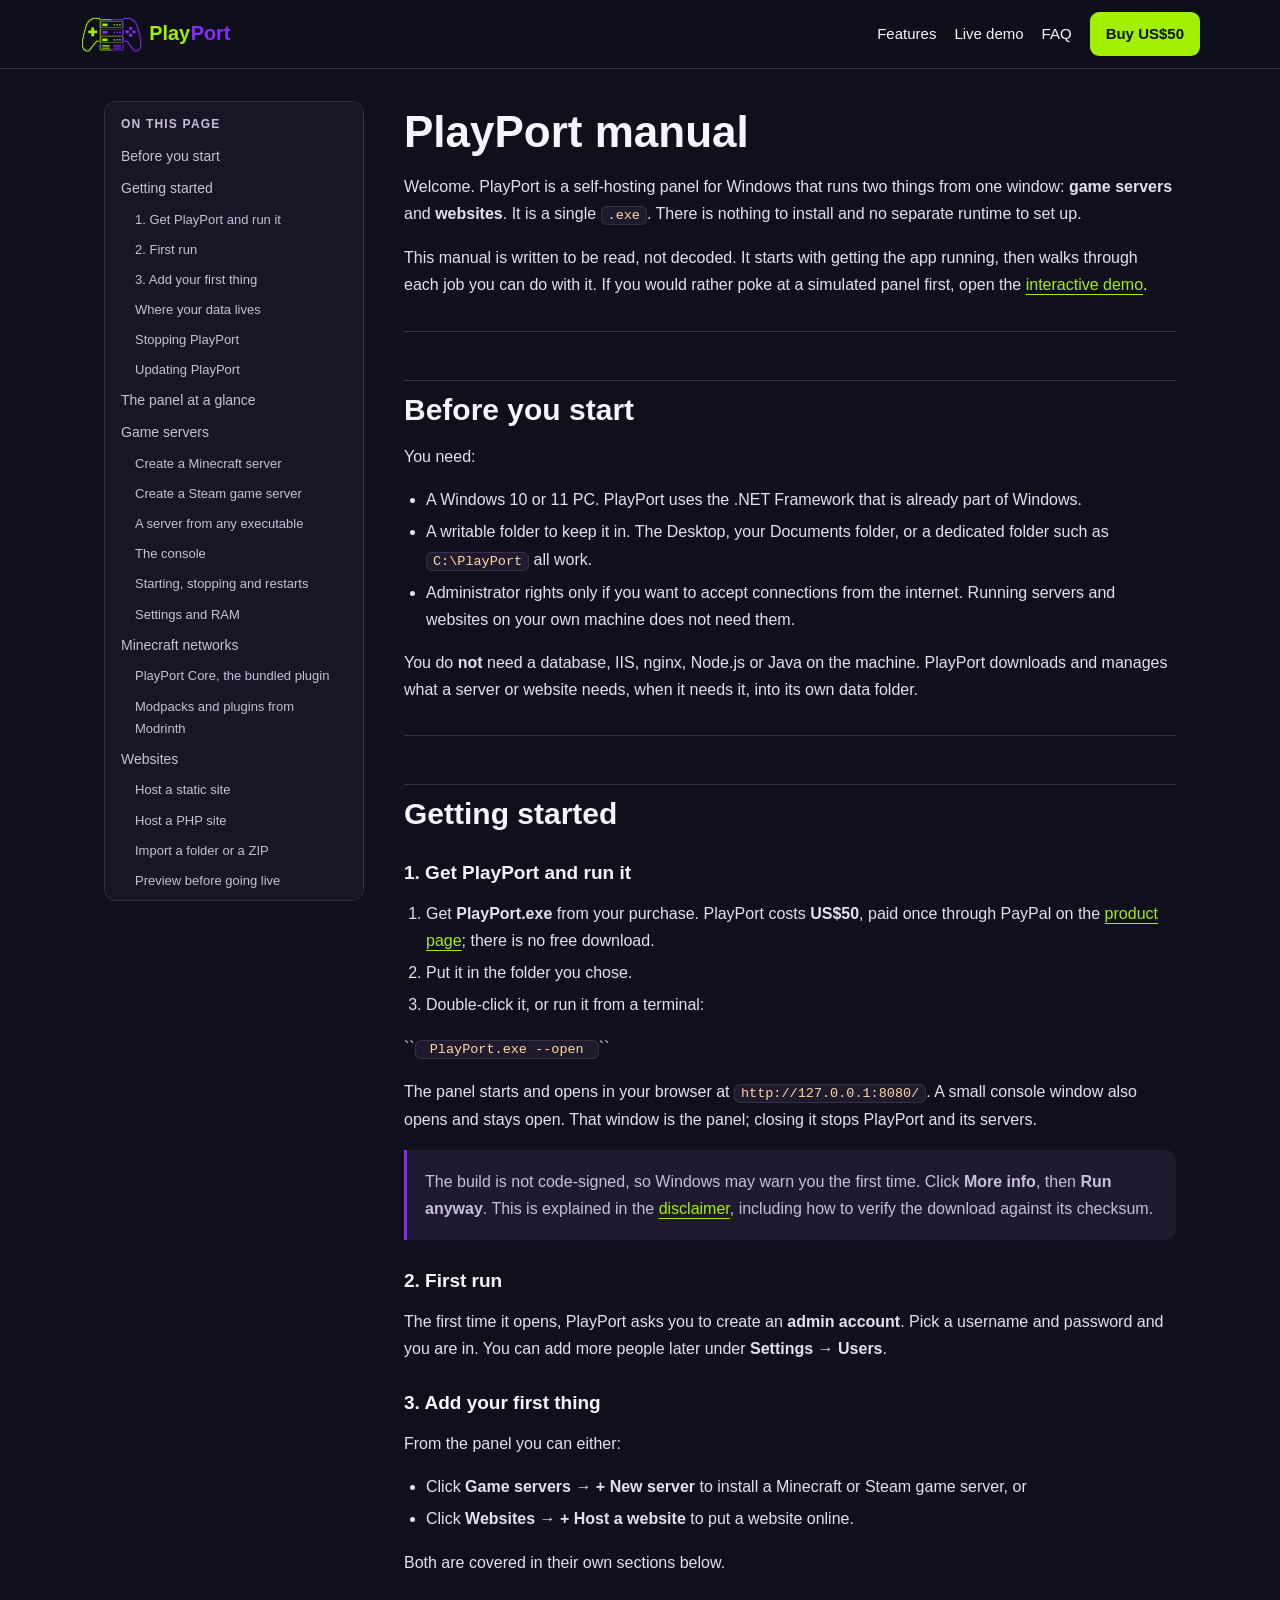
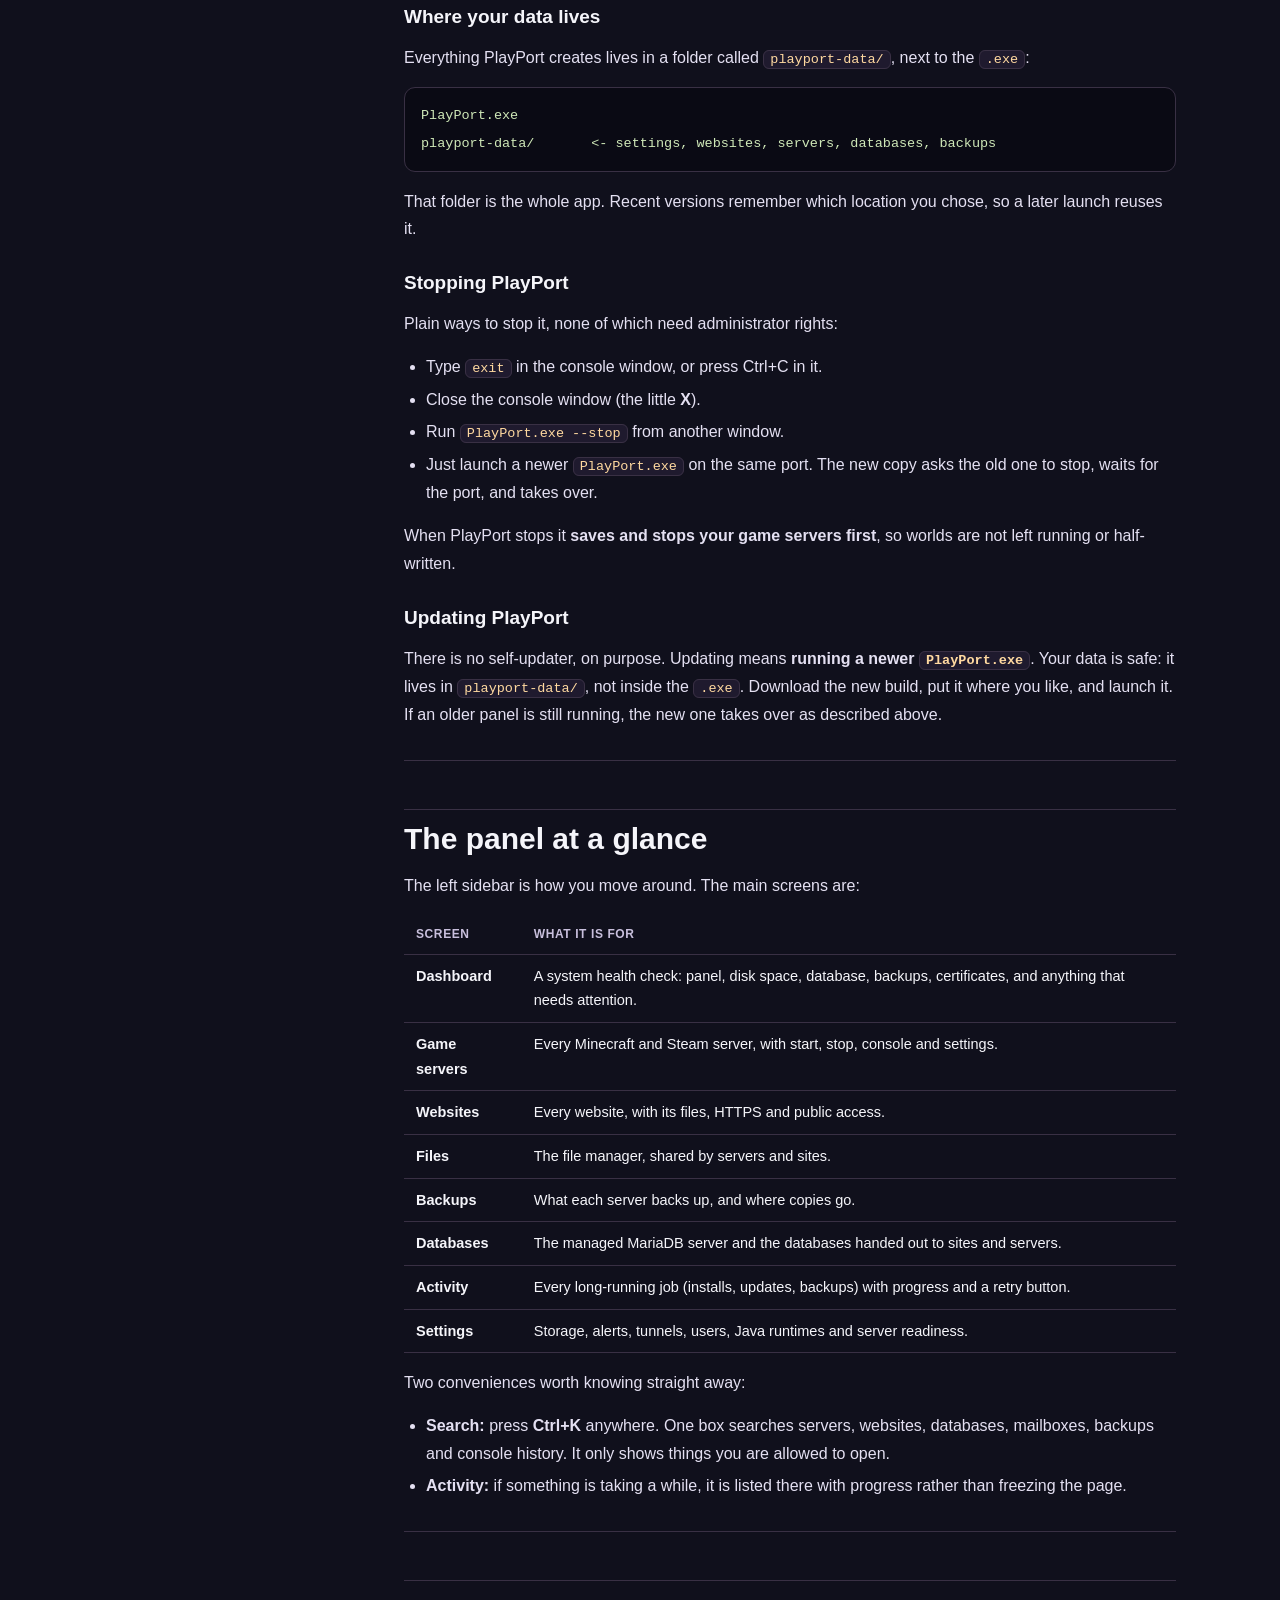
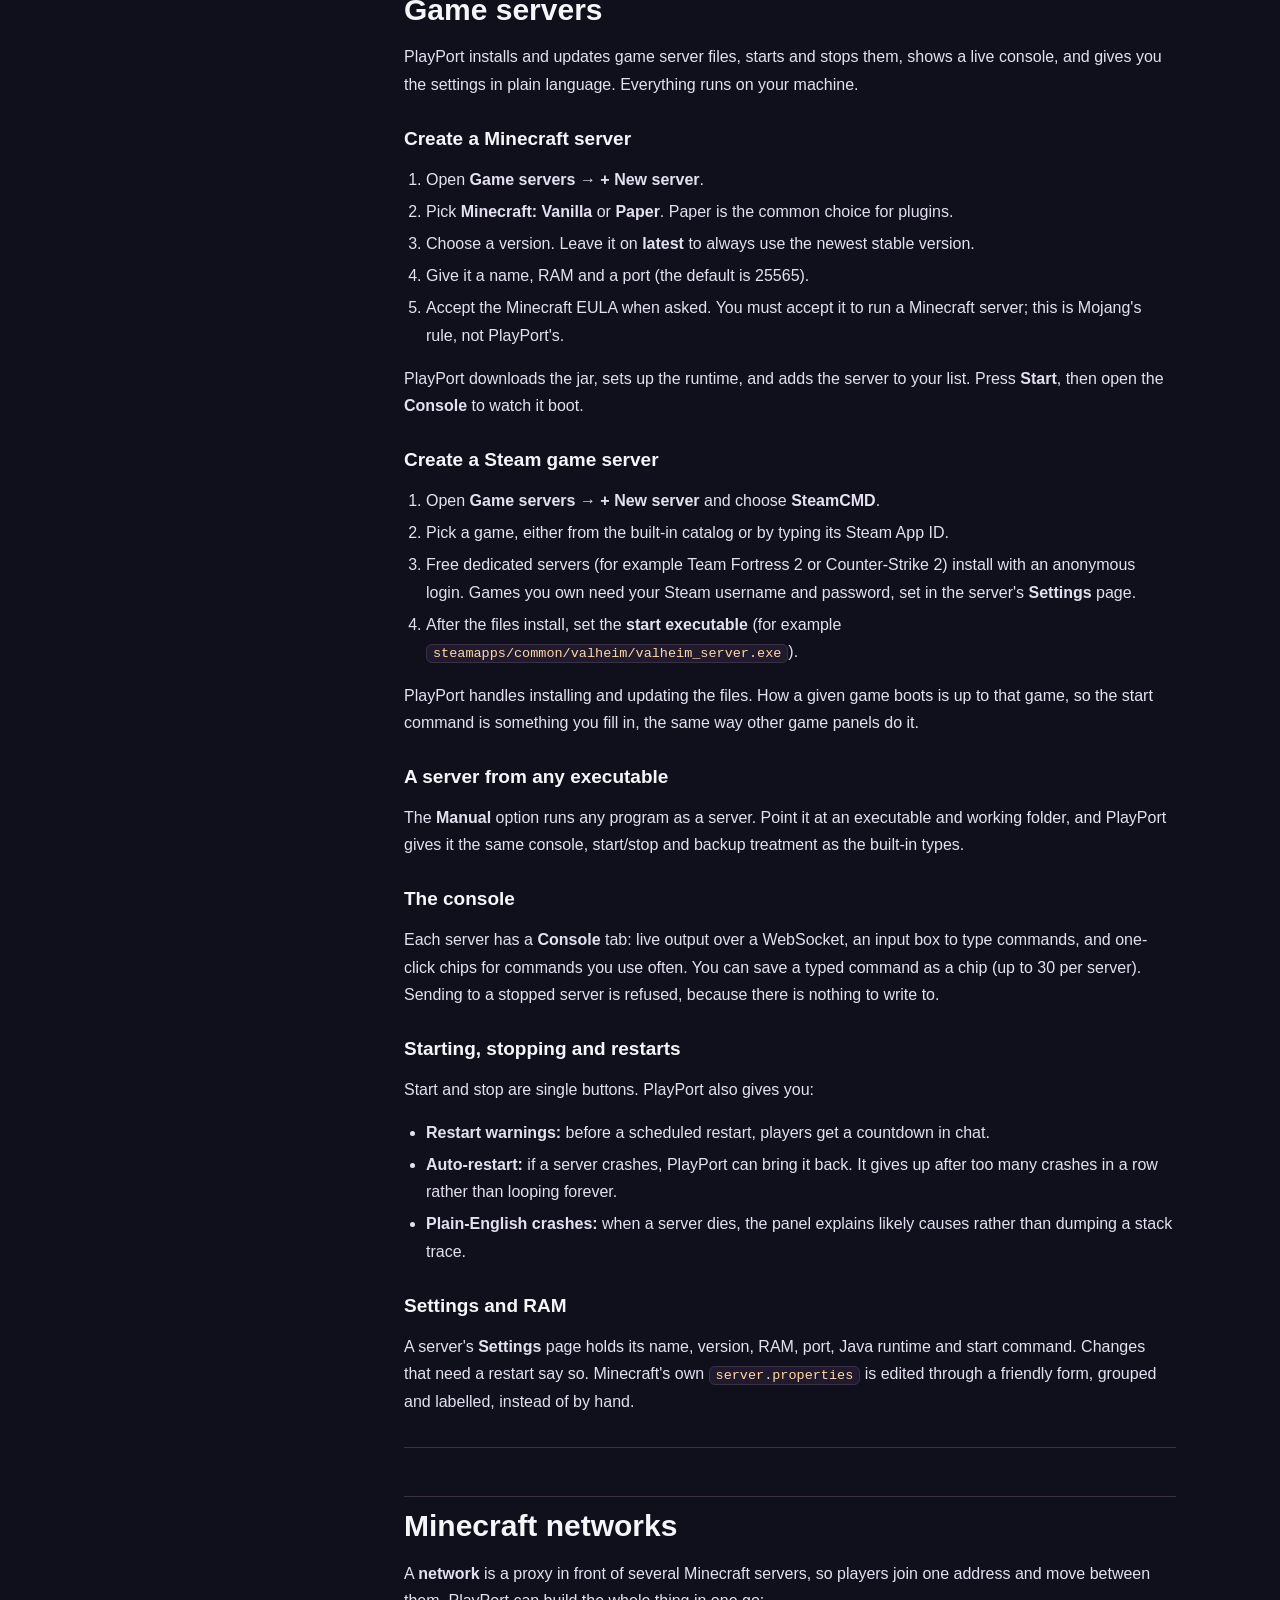
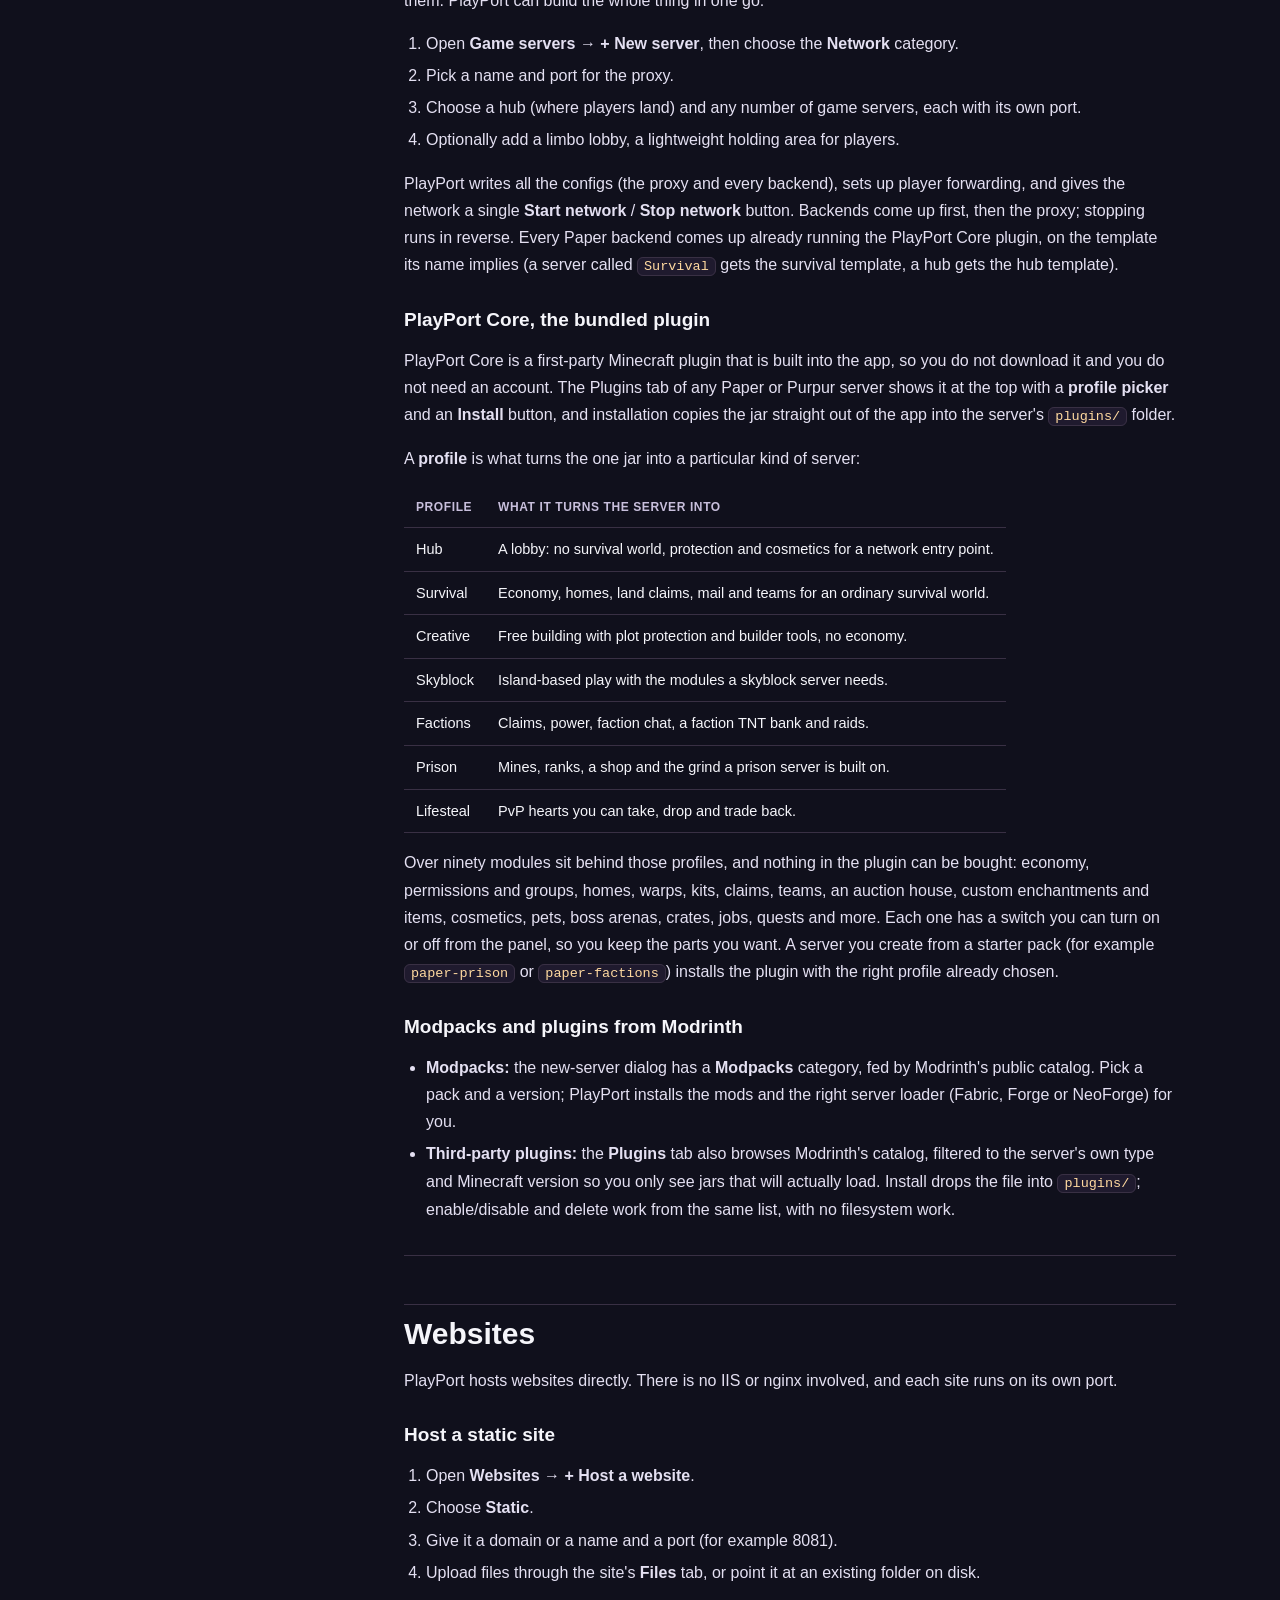
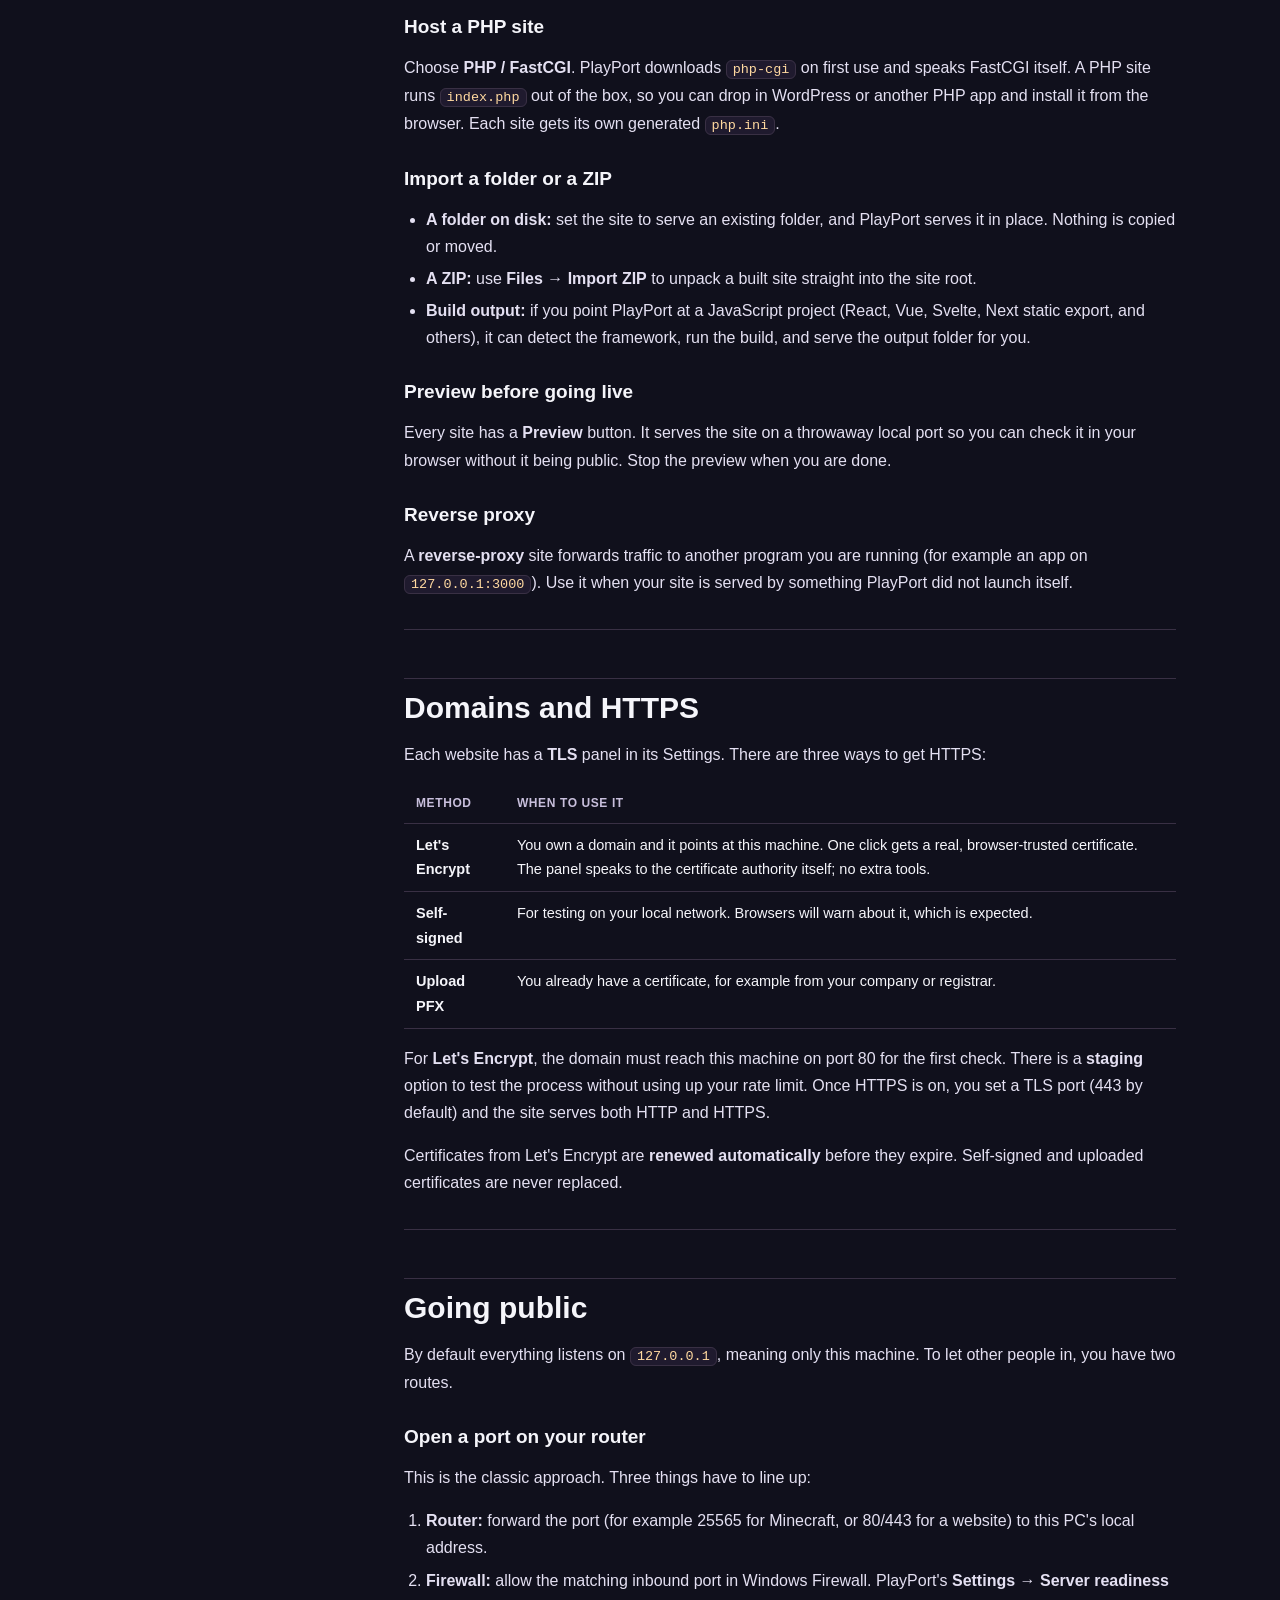
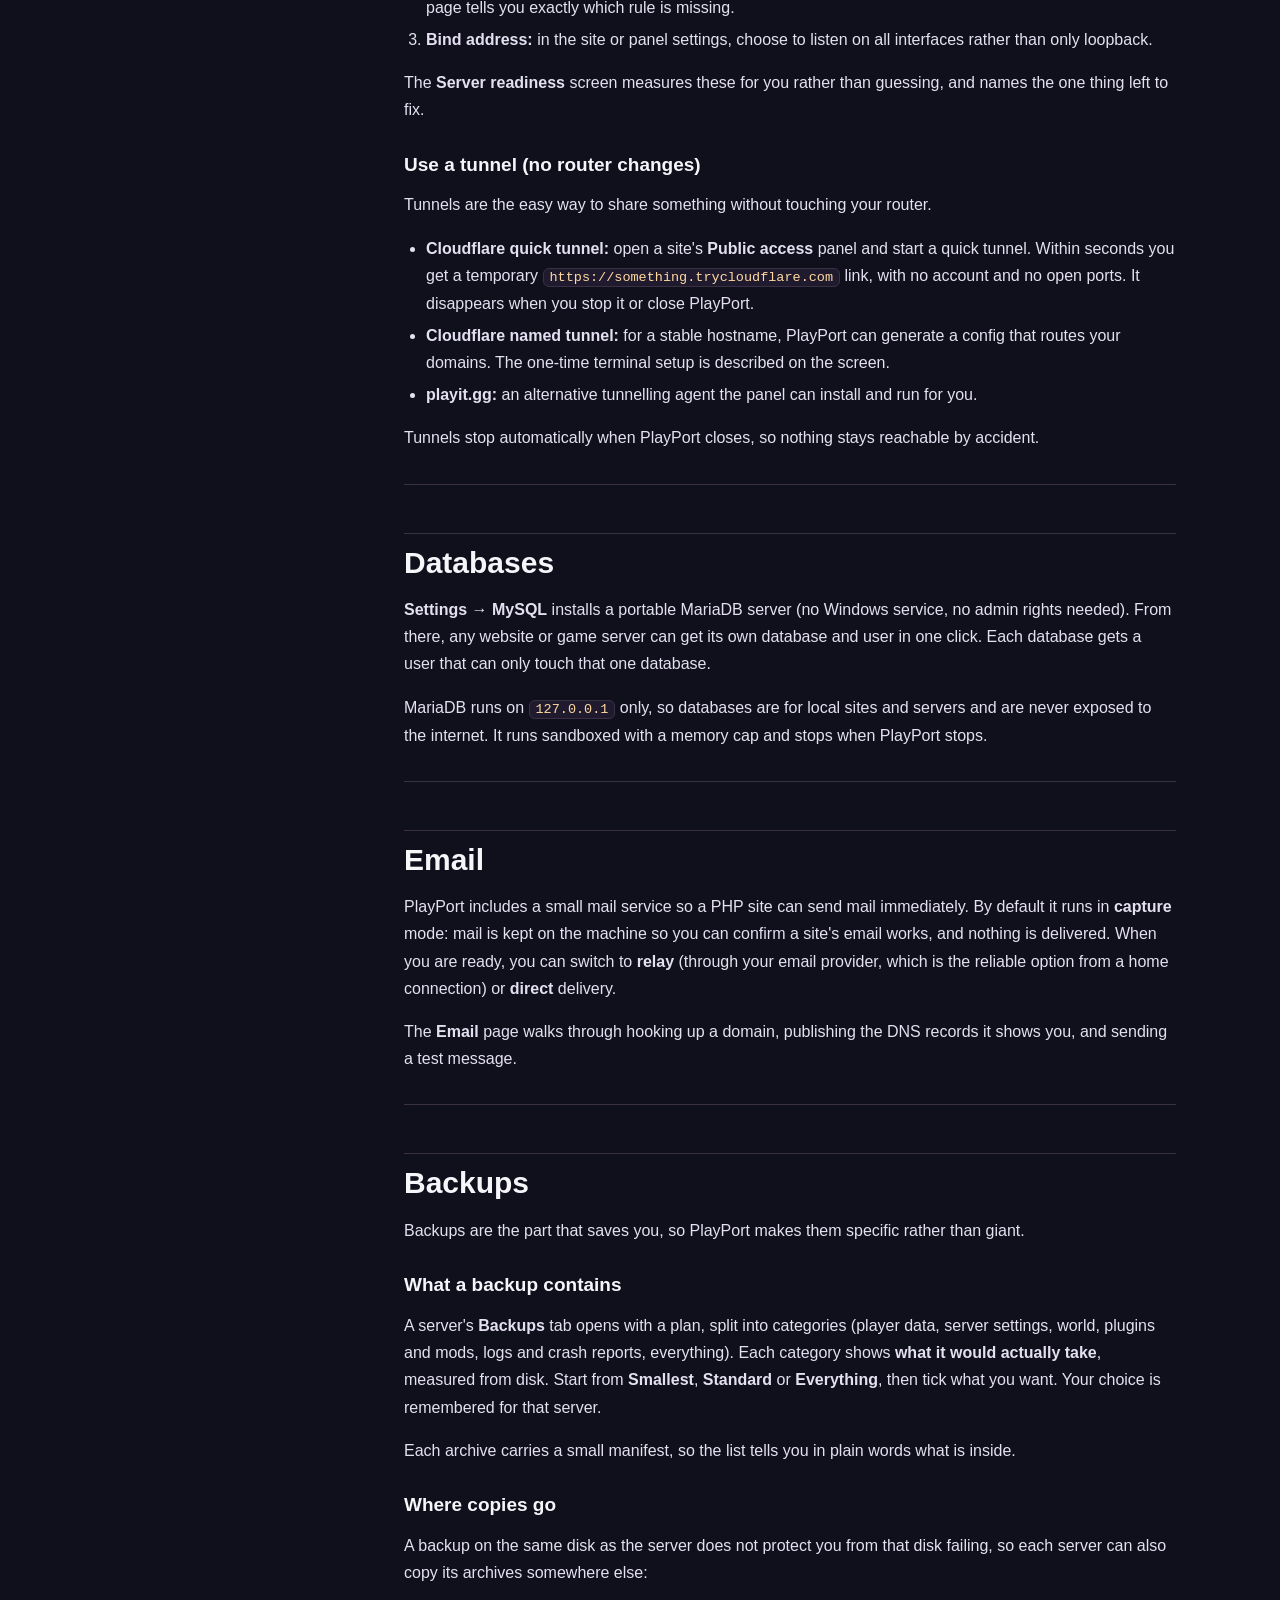
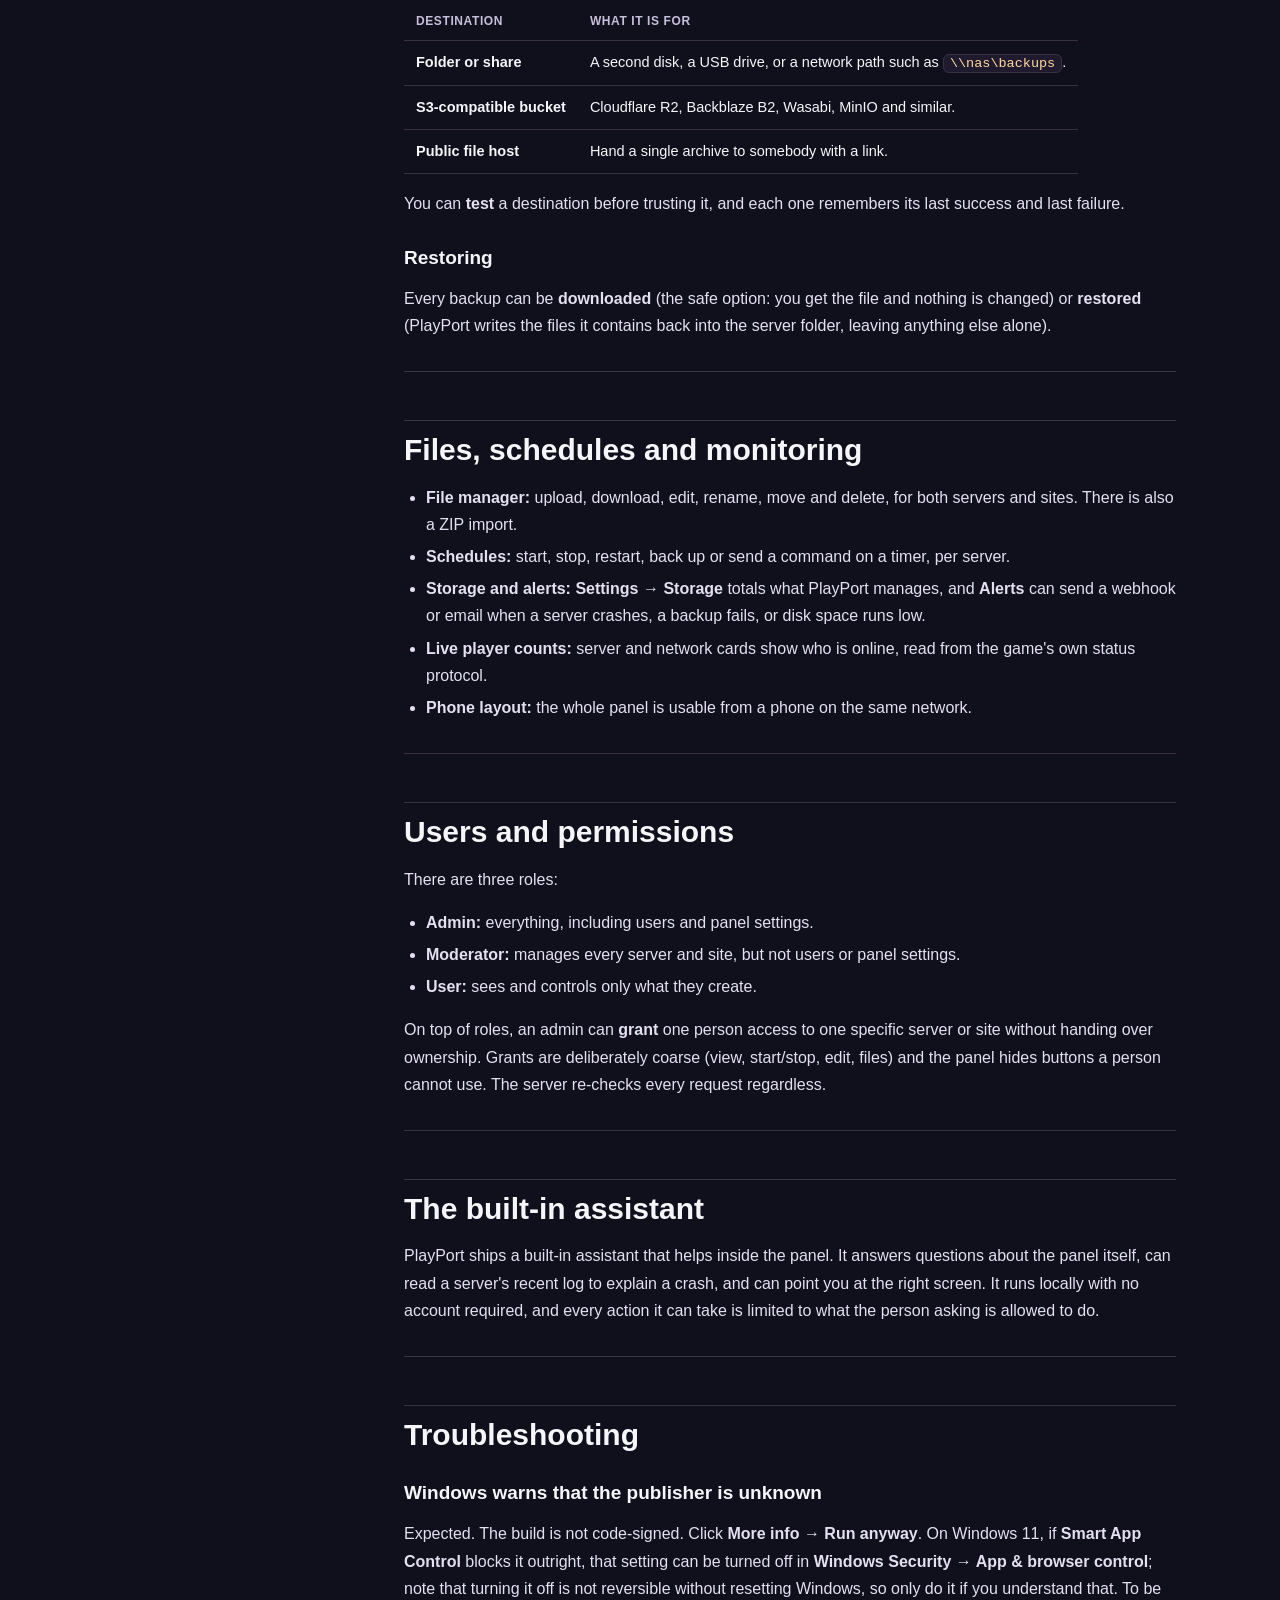
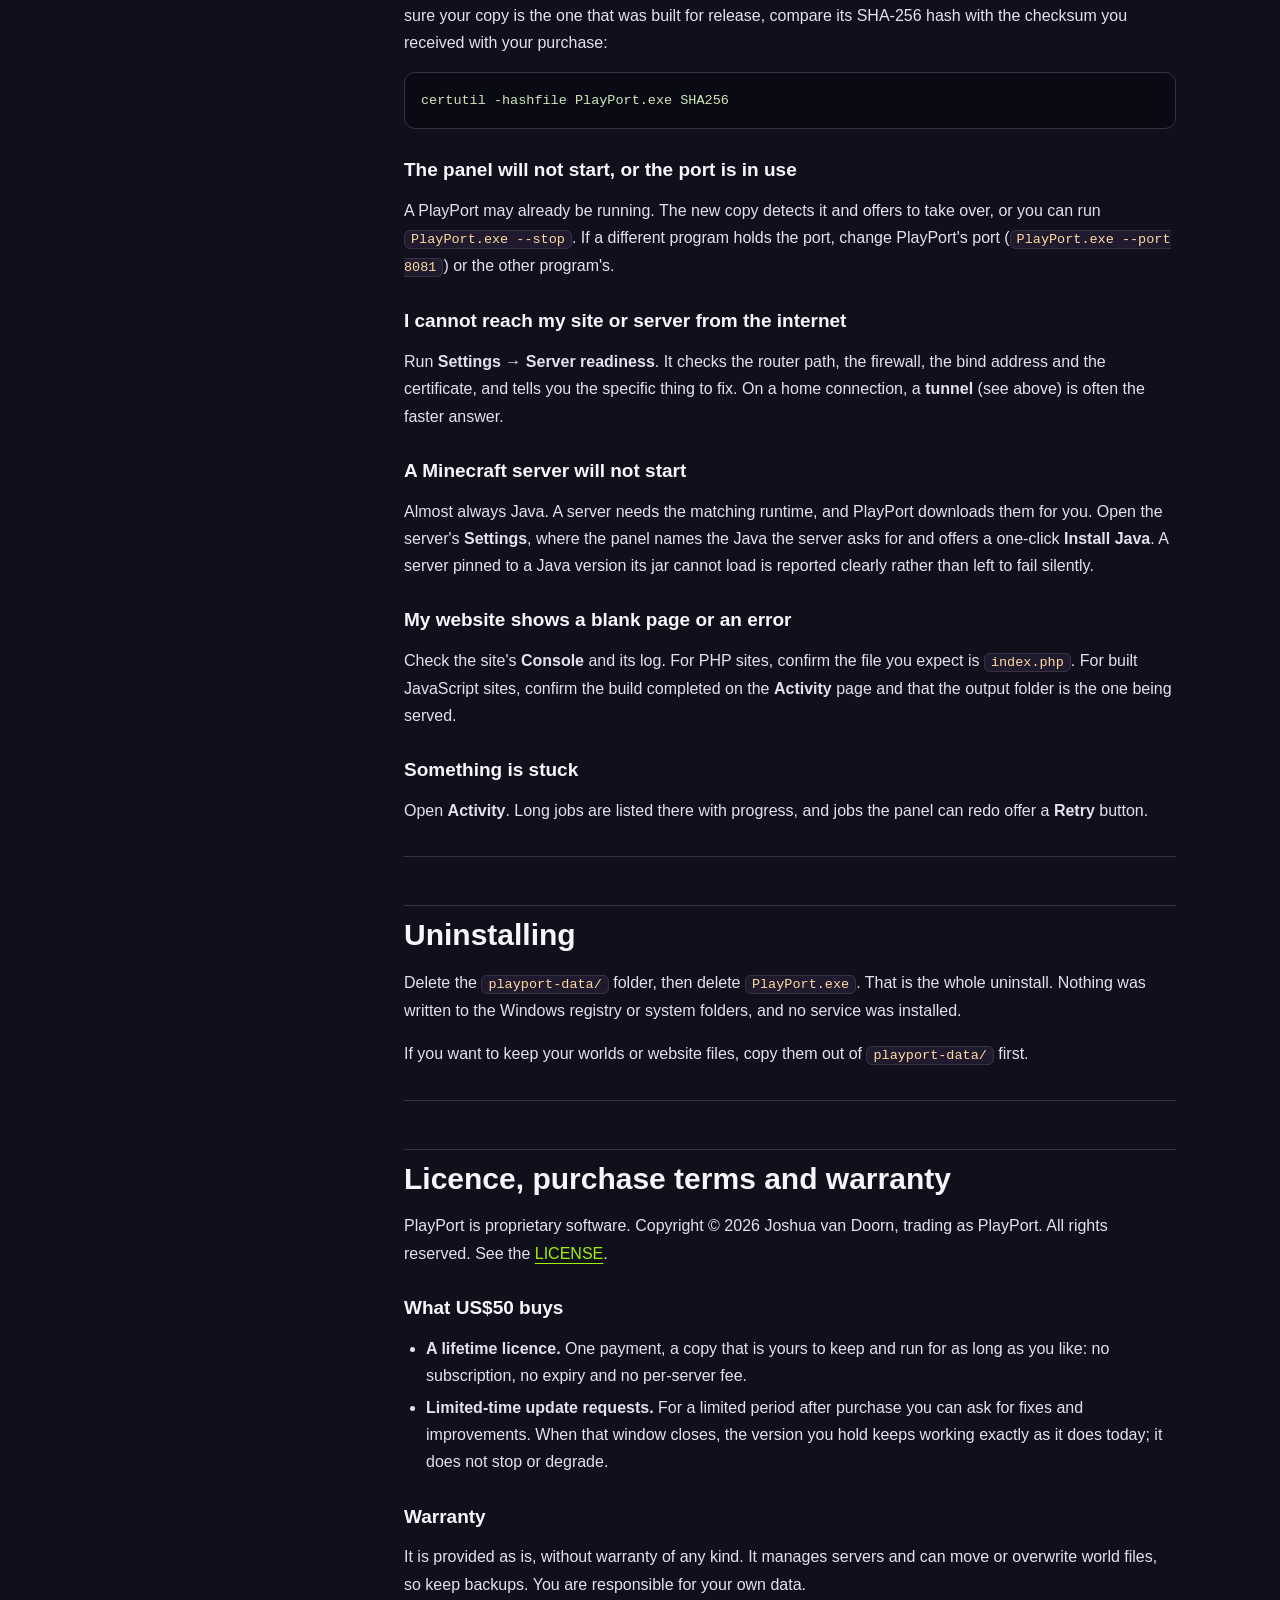
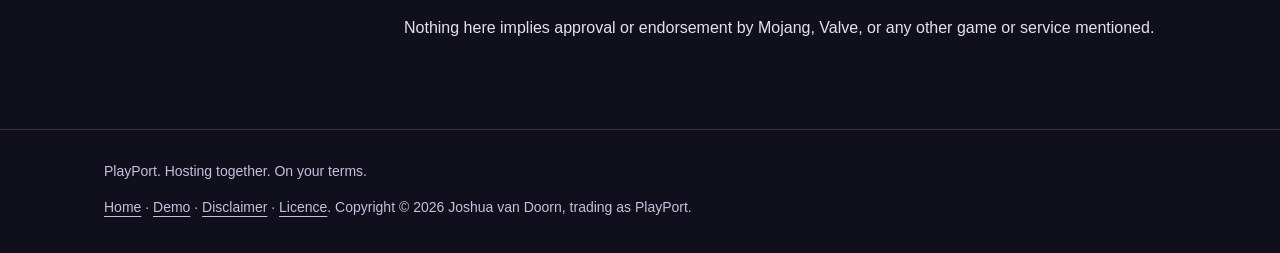
==== commit a7b4af1e: "Sell PlayPort for US$50 through PayPal, with lifetime-licence terms With the free download gone the " ====
--- a/docs/index.html
+++ b/docs/index.html
@@ -17,7 +17,7 @@
       <a class="link" href="../index.html#features">Features</a>
       <a class="link" href="../demo.html">Live demo</a>
       <a class="link" href="../index.html#faq">FAQ</a>
-      <a class="dl-btn" href="../index.html#download">Buy</a>
+      <a class="dl-btn" href="https://www.paypal.com/cgi-bin/webscr?cmd=_xclick&amp;business=dregenskill%40gmail.com&amp;item_name=PlayPort%20lifetime%20licence&amp;amount=50.00&amp;currency_code=USD&amp;no_shipping=1&amp;no_note=1">Buy US$50</a>
     </nav>
   </div>
 </header>
@@ -72,7 +72,9 @@
         <a class="sub" href="#my-website-shows-a-blank-page-or-an-error">My website shows a blank page or an error</a>
         <a class="sub" href="#something-is-stuck">Something is stuck</a>
         <a class="" href="#uninstalling">Uninstalling</a>
-        <a class="" href="#licence-and-warranty">Licence and warranty</a>
+        <a class="" href="#licence-purchase-terms-and-warranty">Licence, purchase terms and warranty</a>
+        <a class="sub" href="#what-us-50-buys">What US$50 buys</a>
+        <a class="sub" href="#warranty">Warranty</a>
     </nav>
     <article class="docs-body">
 <h1 id="playport-manual">PlayPort manual</h1>
@@ -86,7 +88,7 @@
 <hr>
 <h2 id="getting-started">Getting started <a class="anchor" href="#getting-started" aria-label="link to this section">#</a></h2>
 <h3 id="1-get-playport-and-run-it">1. Get PlayPort and run it <a class="anchor" href="#1-get-playport-and-run-it" aria-label="link to this section">#</a></h3>
-<ol><li>Get <strong>PlayPort.exe</strong> from your purchase. PlayPort is a paid product, so there is no free download; the <a href="../index.html#download">product page</a> is where checkout lives.</li><li>Put it in the folder you chose.</li><li>Double-click it, or run it from a terminal:</li></ol>
+<ol><li>Get <strong>PlayPort.exe</strong> from your purchase. PlayPort costs <strong>US$50</strong>, paid once through PayPal on the <a href="../index.html#download">product page</a>; there is no free download.</li><li>Put it in the folder you chose.</li><li>Double-click it, or run it from a terminal:</li></ol>
 <p>   ``<code>    PlayPort.exe --open    </code>``</p>
 <p>The panel starts and opens in your browser at <code>http://127.0.0.1:8080/</code>. A small console window also opens and stays open. That window is the panel; closing it stops PlayPort and its servers.</p>
 <blockquote><p>The build is not code-signed, so Windows may warn you the first time. Click <strong>More info</strong>, then <strong>Run anyway</strong>. This is explained in the <a href="../DISCLAIMER.md">disclaimer</a>, including how to verify the download against its checksum.</p></blockquote>
@@ -224,8 +226,11 @@
 <p>Delete the <code>playport-data/</code> folder, then delete <code>PlayPort.exe</code>. That is the whole uninstall. Nothing was written to the Windows registry or system folders, and no service was installed.</p>
 <p>If you want to keep your worlds or website files, copy them out of <code>playport-data/</code> first.</p>
 <hr>
-<h2 id="licence-and-warranty">Licence and warranty <a class="anchor" href="#licence-and-warranty" aria-label="link to this section">#</a></h2>
+<h2 id="licence-purchase-terms-and-warranty">Licence, purchase terms and warranty <a class="anchor" href="#licence-purchase-terms-and-warranty" aria-label="link to this section">#</a></h2>
 <p>PlayPort is proprietary software. Copyright © 2026 Joshua van Doorn, trading as PlayPort. All rights reserved. See the <a href="../LICENSE">LICENSE</a>.</p>
+<h3 id="what-us-50-buys">What US$50 buys <a class="anchor" href="#what-us-50-buys" aria-label="link to this section">#</a></h3>
+<ul><li><strong>A lifetime licence.</strong> One payment, a copy that is yours to keep and run for as long as you like: no subscription, no expiry and no per-server fee.</li><li><strong>Limited-time update requests.</strong> For a limited period after purchase you can ask for fixes and improvements. When that window closes, the version you hold keeps working exactly as it does today; it does not stop or degrade.</li></ul>
+<h3 id="warranty">Warranty <a class="anchor" href="#warranty" aria-label="link to this section">#</a></h3>
 <p>It is provided as is, without warranty of any kind. It manages servers and can move or overwrite world files, so keep backups. You are responsible for your own data.</p>
 <p>Nothing here implies approval or endorsement by Mojang, Valve, or any other game or service mentioned.</p>
     </article>
